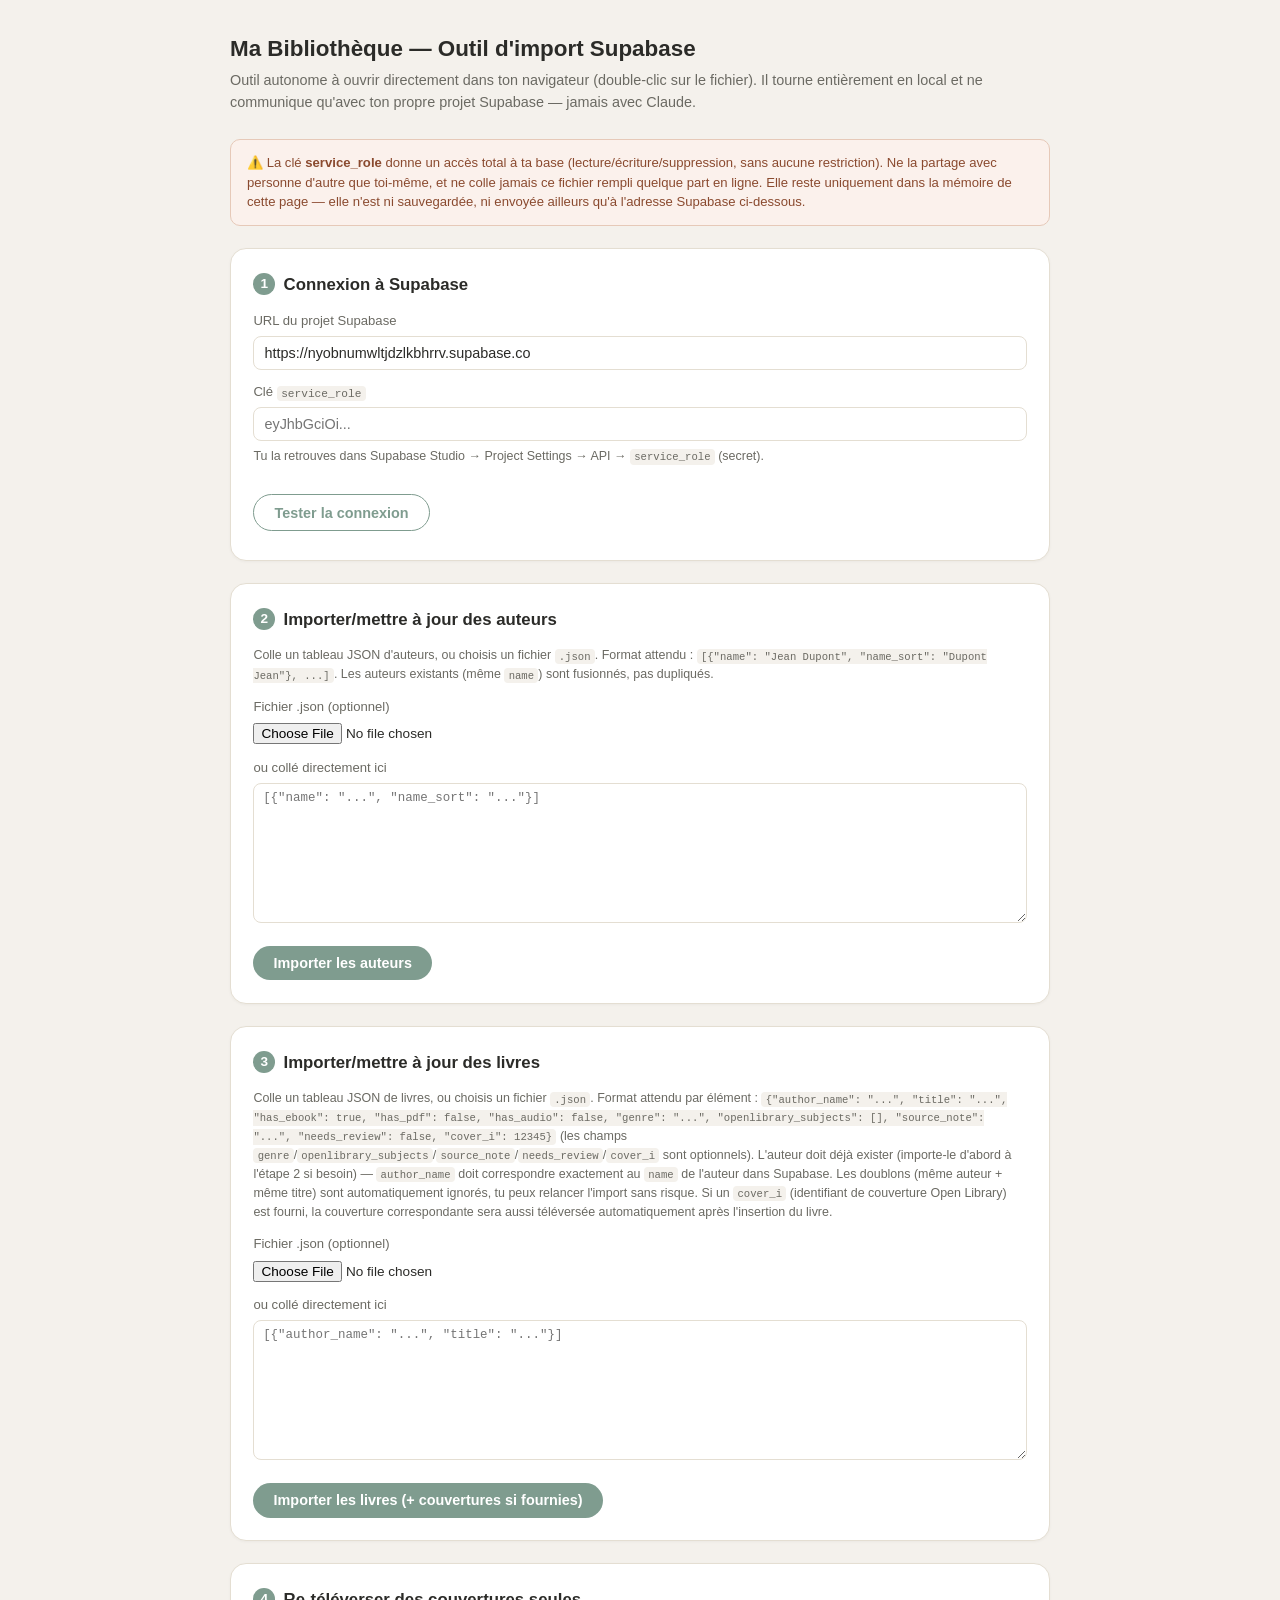
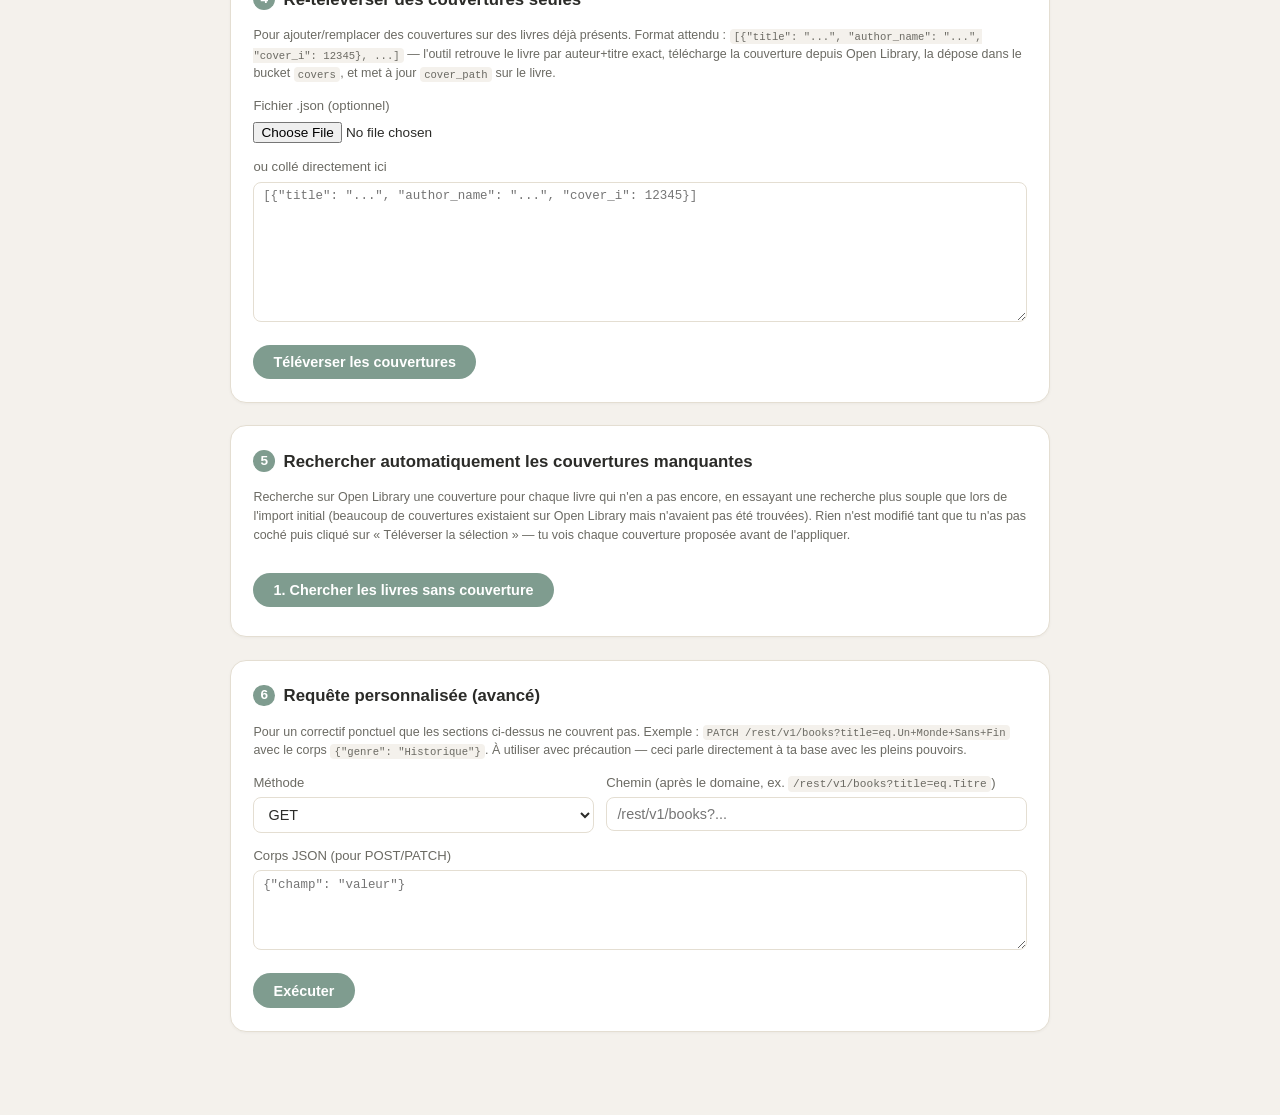
==== supabase_import_tool.html @ f6c87788 "Add files via upload" ====
<!doctype html>
<html lang="fr">
<head>
<meta charset="utf-8">
<meta name="viewport" content="width=device-width, initial-scale=1">
<title>Ma Bibliothèque — Outil d'import Supabase</title>
<style>
  :root{
    --lin:#f4f1ec; --sauge:#7f9c8f; --ink:#2b2b28; --sub:#6b6a63;
    --card:#ffffff; --line:#e4ded2; --accent:#7f9c8f; --danger:#b3564a; --ok:#4a7a5c;
  }
  *{box-sizing:border-box;}
  body{
    margin:0; background:var(--lin); color:var(--ink);
    font-family:-apple-system,BlinkMacSystemFont,"Segoe UI",Roboto,Arial,sans-serif;
    padding:2rem 1rem 4rem; line-height:1.5;
  }
  .wrap{max-width:820px; margin:0 auto;}
  h1{font-size:1.4rem; margin:0 0 0.3rem;}
  .subtitle{color:var(--sub); font-size:0.9rem; margin:0 0 1.6rem;}
  .card{
    background:var(--card); border:1px solid var(--line); border-radius:16px;
    padding:1.4rem; margin-bottom:1.4rem; box-shadow:0 1px 3px rgba(0,0,0,0.04);
  }
  .card h2{font-size:1.05rem; margin:0 0 0.9rem; display:flex; align-items:center; gap:0.5em;}
  .card h2 .num{
    display:inline-flex; align-items:center; justify-content:center;
    width:1.6em; height:1.6em; border-radius:50%; background:var(--accent); color:#fff;
    font-size:0.85rem; flex:none;
  }
  label{display:block; font-size:0.82rem; color:var(--sub); margin:0.8rem 0 0.3rem;}
  label:first-child{margin-top:0;}
  input[type=text], input[type=password], textarea, select{
    width:100%; padding:0.55em 0.7em; border:1px solid var(--line); border-radius:8px;
    font-family:inherit; font-size:0.9rem; background:#fff; color:var(--ink);
  }
  textarea{font-family:ui-monospace,SFMono-Regular,Menlo,Consolas,monospace; font-size:0.78rem; min-height:140px; resize:vertical;}
  input[type=file]{font-size:0.85rem;}
  .row{display:flex; gap:0.8rem; flex-wrap:wrap;}
  .row > div{flex:1 1 200px;}
  button{
    background:var(--accent); color:#fff; border:none; border-radius:999px;
    padding:0.65em 1.4em; font-size:0.9rem; font-weight:600; cursor:pointer;
    margin-top:1rem;
  }
  button:disabled{opacity:0.5; cursor:not-allowed;}
  button.secondary{background:transparent; color:var(--accent); border:1px solid var(--accent);}
  .hint{font-size:0.78rem; color:var(--sub); margin-top:0.4rem;}
  .warn{
    background:#fbf1ec; border:1px solid #e6c9b8; color:#8a4a2f;
    border-radius:10px; padding:0.8rem 1rem; font-size:0.82rem; margin-bottom:1.4rem;
  }
  .log{
    background:#20201d; color:#e8e5da; border-radius:10px; padding:0.9rem 1rem;
    font-family:ui-monospace,SFMono-Regular,Menlo,Consolas,monospace; font-size:0.76rem;
    max-height:280px; overflow-y:auto; white-space:pre-wrap; margin-top:1rem;
  }
  .log .ok{color:#8fd19e;}
  .log .err{color:#e08a7d;}
  .log .info{color:#9ecbe0;}
  .progress{
    height:6px; background:var(--line); border-radius:999px; overflow:hidden; margin-top:0.8rem;
  }
  .progress > div{height:100%; background:var(--accent); width:0%; transition:width 0.2s;}
  details{margin-top:0.4rem;}
  details summary{cursor:pointer; font-size:0.82rem; color:var(--sub);}
  code{background:var(--lin); padding:0.15em 0.4em; border-radius:4px; font-size:0.85em;}
</style>
</head>
<body>
<div class="wrap">
  <h1>Ma Bibliothèque — Outil d'import Supabase</h1>
  <p class="subtitle">Outil autonome à ouvrir directement dans ton navigateur (double-clic sur le fichier). Il tourne entièrement en local et ne communique qu'avec ton propre projet Supabase — jamais avec Claude.</p>

  <div class="warn">
    ⚠️ La clé <strong>service_role</strong> donne un accès total à ta base (lecture/écriture/suppression, sans aucune restriction). Ne la partage avec personne d'autre que toi-même, et ne colle jamais ce fichier rempli quelque part en ligne. Elle reste uniquement dans la mémoire de cette page — elle n'est ni sauvegardée, ni envoyée ailleurs qu'à l'adresse Supabase ci-dessous.
  </div>

  <div class="card">
    <h2><span class="num">1</span>Connexion à Supabase</h2>
    <label for="sb-url">URL du projet Supabase</label>
    <input type="text" id="sb-url" value="https://nyobnumwltjdzlkbhrrv.supabase.co">
    <label for="sb-key">Clé <code>service_role</code></label>
    <input type="password" id="sb-key" placeholder="eyJhbGciOi...">
    <p class="hint">Tu la retrouves dans Supabase Studio → Project Settings → API → <code>service_role</code> (secret).</p>
    <button id="btn-test" class="secondary">Tester la connexion</button>
    <div id="test-result" class="hint"></div>
  </div>

  <div class="card">
    <h2><span class="num">2</span>Importer/mettre à jour des auteurs</h2>
    <p class="hint">Colle un tableau JSON d'auteurs, ou choisis un fichier <code>.json</code>. Format attendu : <code>[{"name": "Jean Dupont", "name_sort": "Dupont Jean"}, ...]</code>. Les auteurs existants (même <code>name</code>) sont fusionnés, pas dupliqués.</p>
    <label>Fichier .json (optionnel)</label>
    <input type="file" id="authors-file" accept=".json">
    <label>ou collé directement ici</label>
    <textarea id="authors-json" placeholder='[{"name": "...", "name_sort": "..."}]'></textarea>
    <button id="btn-authors">Importer les auteurs</button>
    <div class="progress" id="authors-progress-wrap" style="display:none;"><div id="authors-progress"></div></div>
    <div class="log" id="authors-log" style="display:none;"></div>
  </div>

  <div class="card">
    <h2><span class="num">3</span>Importer/mettre à jour des livres</h2>
    <p class="hint">Colle un tableau JSON de livres, ou choisis un fichier <code>.json</code>. Format attendu par élément :
      <code>{"author_name": "...", "title": "...", "has_ebook": true, "has_pdf": false, "has_audio": false, "genre": "...", "openlibrary_subjects": [], "source_note": "...", "needs_review": false, "cover_i": 12345}</code> (les champs <code>genre</code>/<code>openlibrary_subjects</code>/<code>source_note</code>/<code>needs_review</code>/<code>cover_i</code> sont optionnels).
      L'auteur doit déjà exister (importe-le d'abord à l'étape 2 si besoin) — <code>author_name</code> doit correspondre exactement au <code>name</code> de l'auteur dans Supabase.
      Les doublons (même auteur + même titre) sont automatiquement ignorés, tu peux relancer l'import sans risque.
      Si un <code>cover_i</code> (identifiant de couverture Open Library) est fourni, la couverture correspondante sera aussi téléversée automatiquement après l'insertion du livre.
    </p>
    <label>Fichier .json (optionnel)</label>
    <input type="file" id="books-file" accept=".json">
    <label>ou collé directement ici</label>
    <textarea id="books-json" placeholder='[{"author_name": "...", "title": "..."}]'></textarea>
    <button id="btn-books">Importer les livres (+ couvertures si fournies)</button>
    <div class="progress" id="books-progress-wrap" style="display:none;"><div id="books-progress"></div></div>
    <div class="log" id="books-log" style="display:none;"></div>
  </div>

  <div class="card">
    <h2><span class="num">4</span>Re-téléverser des couvertures seules</h2>
    <p class="hint">Pour ajouter/remplacer des couvertures sur des livres déjà présents. Format attendu :
      <code>[{"title": "...", "author_name": "...", "cover_i": 12345}, ...]</code> — l'outil retrouve le livre par auteur+titre exact, télécharge la couverture depuis Open Library, la dépose dans le bucket <code>covers</code>, et met à jour <code>cover_path</code> sur le livre.
    </p>
    <label>Fichier .json (optionnel)</label>
    <input type="file" id="covers-file" accept=".json">
    <label>ou collé directement ici</label>
    <textarea id="covers-json" placeholder='[{"title": "...", "author_name": "...", "cover_i": 12345}]'></textarea>
    <button id="btn-covers">Téléverser les couvertures</button>
    <div class="progress" id="covers-progress-wrap" style="display:none;"><div id="covers-progress"></div></div>
    <div class="log" id="covers-log" style="display:none;"></div>
  </div>

  <div class="card">
    <h2><span class="num">5</span>Rechercher automatiquement les couvertures manquantes</h2>
    <p class="hint">
      Recherche sur Open Library une couverture pour chaque livre qui n'en a pas encore, en essayant une recherche plus souple que lors de l'import initial (beaucoup de couvertures existaient sur Open Library mais n'avaient pas été trouvées). Rien n'est modifié tant que tu n'as pas coché puis cliqué sur « Téléverser la sélection » — tu vois chaque couverture proposée avant de l'appliquer.
    </p>
    <button id="btn-find-covers">1. Chercher les livres sans couverture</button>
    <div class="hint" id="find-covers-status"></div>
    <div class="progress" id="find-covers-progress-wrap" style="display:none;"><div id="find-covers-progress"></div></div>
    <div id="find-covers-controls" style="display:none; margin-top:1rem;">
      <div class="row" style="align-items:center;">
        <div><button id="btn-select-confident" class="secondary" type="button">Cocher les correspondances fiables</button></div>
        <div><button id="btn-select-none" class="secondary" type="button">Tout décocher</button></div>
        <div style="flex:none; align-self:center;"><span id="find-covers-summary" class="hint"></span></div>
      </div>
      <div id="find-covers-results" style="max-height:480px; overflow-y:auto; border:1px solid var(--line); border-radius:10px; margin-top:0.8rem;"></div>
      <button id="btn-apply-covers">2. Téléverser la sélection</button>
      <div class="progress" id="apply-covers-progress-wrap" style="display:none;"><div id="apply-covers-progress"></div></div>
    </div>
    <div class="log" id="find-covers-log" style="display:none;"></div>
  </div>

  <div class="card">
    <h2><span class="num">6</span>Requête personnalisée (avancé)</h2>
    <p class="hint">Pour un correctif ponctuel que les sections ci-dessus ne couvrent pas. Exemple : <code>PATCH /rest/v1/books?title=eq.Un+Monde+Sans+Fin</code> avec le corps <code>{"genre": "Historique"}</code>. À utiliser avec précaution — ceci parle directement à ta base avec les pleins pouvoirs.</p>
    <div class="row">
      <div>
        <label>Méthode</label>
        <select id="custom-method">
          <option>GET</option><option>POST</option><option>PATCH</option><option>DELETE</option>
        </select>
      </div>
      <div style="flex:3;">
        <label>Chemin (après le domaine, ex. <code>/rest/v1/books?title=eq.Titre</code>)</label>
        <input type="text" id="custom-path" placeholder="/rest/v1/books?...">
      </div>
    </div>
    <label>Corps JSON (pour POST/PATCH)</label>
    <textarea id="custom-body" style="min-height:80px;" placeholder='{"champ": "valeur"}'></textarea>
    <button id="btn-custom">Exécuter</button>
    <div class="log" id="custom-log" style="display:none;"></div>
  </div>

</div>

<script>
function cfg(){
  return {
    url: document.getElementById('sb-url').value.trim().replace(/\/$/,''),
    key: document.getElementById('sb-key').value.trim(),
  };
}

function logTo(elId, msg, cls){
  const box = document.getElementById(elId);
  box.style.display = 'block';
  const line = document.createElement('div');
  if (cls) line.className = cls;
  line.textContent = msg;
  box.appendChild(line);
  box.scrollTop = box.scrollHeight;
}

function setProgress(wrapId, barId, pct){
  document.getElementById(wrapId).style.display = 'block';
  document.getElementById(barId).style.width = pct + '%';
}

async function sbFetch(path, opts){
  const c = cfg();
  if (!c.url || !c.key) throw new Error("Renseigne l'URL et la clé service_role en haut de la page.");
  const headers = Object.assign({
    apikey: c.key,
    Authorization: 'Bearer ' + c.key,
  }, (opts && opts.headers) || {});
  return fetch(c.url + path, Object.assign({}, opts, { headers }));
}

async function readJsonInput(fileInputId, textareaId){
  const fileInput = document.getElementById(fileInputId);
  const textarea = document.getElementById(textareaId);
  if (fileInput.files && fileInput.files[0]) {
    const text = await fileInput.files[0].text();
    return JSON.parse(text);
  }
  const text = textarea.value.trim();
  if (!text) throw new Error('Aucune donnée fournie (ni fichier, ni texte collé).');
  return JSON.parse(text);
}

// ---------- 1. Test connexion ----------
document.getElementById('btn-test').addEventListener('click', async () => {
  const out = document.getElementById('test-result');
  out.textContent = 'Test en cours…';
  try {
    const res = await sbFetch('/rest/v1/authors?select=id&limit=1', { headers: { Prefer: 'count=exact' } });
    if (!res.ok) throw new Error('HTTP ' + res.status + ' — vérifie l\'URL et la clé.');
    const range = res.headers.get('content-range');
    out.textContent = '✅ Connexion OK. Table authors accessible (' + (range || '?') + ').';
  } catch (e) {
    out.textContent = '❌ ' + e.message;
  }
});

// ---------- 2. Import auteurs ----------
document.getElementById('btn-authors').addEventListener('click', async () => {
  const btn = document.getElementById('btn-authors');
  btn.disabled = true;
  try {
    const items = await readJsonInput('authors-file', 'authors-json');
    if (!Array.isArray(items) || !items.length) throw new Error('Le JSON doit être un tableau non vide.');
    logTo('authors-log', `Import de ${items.length} auteur(s)…`, 'info');
    const BATCH = 200;
    let done = 0;
    for (let i = 0; i < items.length; i += BATCH) {
      const chunk = items.slice(i, i + BATCH);
      const res = await sbFetch('/rest/v1/authors?on_conflict=name', {
        method: 'POST',
        headers: { 'Content-Type': 'application/json', Prefer: 'resolution=merge-duplicates,return=representation' },
        body: JSON.stringify(chunk),
      });
      const data = await res.json();
      if (!res.ok) {
        logTo('authors-log', `Erreur sur le lot ${i}-${i+chunk.length}: ${JSON.stringify(data)}`, 'err');
      } else {
        done += data.length;
        logTo('authors-log', `Lot ${i}-${i+chunk.length} : ${data.length} auteur(s) OK.`, 'ok');
      }
      setProgress('authors-progress-wrap', 'authors-progress', Math.round(((i+chunk.length)/items.length)*100));
    }
    logTo('authors-log', `Terminé : ${done} auteur(s) traité(s).`, 'ok');
  } catch (e) {
    logTo('authors-log', 'Erreur : ' + e.message, 'err');
  } finally {
    btn.disabled = false;
  }
});

// ---------- 3. Import livres (+ couvertures) ----------
document.getElementById('btn-books').addEventListener('click', async () => {
  const btn = document.getElementById('btn-books');
  btn.disabled = true;
  try {
    const items = await readJsonInput('books-file', 'books-json');
    if (!Array.isArray(items) || !items.length) throw new Error('Le JSON doit être un tableau non vide.');
    logTo('books-log', `Résolution des ${items.length} auteur(s)…`, 'info');

    // Charger la table authors entière pour résoudre author_name -> author_id
    let authorMap = {};
    {
      let offset = 0;
      while (true) {
        const res = await sbFetch(`/rest/v1/authors?select=id,name&order=id.asc&offset=${offset}&limit=1000`);
        const page = await res.json();
        for (const a of page) authorMap[a.name] = a.id;
        if (page.length < 1000) break;
        offset += 1000;
      }
    }

    // Charger les livres existants (author_id+title) pour éviter les doublons
    let existing = new Set();
    {
      let offset = 0;
      while (true) {
        const res = await sbFetch(`/rest/v1/books?select=author_id,title&order=id.asc&offset=${offset}&limit=1000`);
        const page = await res.json();
        for (const b of page) existing.add(b.author_id + '||' + b.title);
        if (page.length < 1000) break;
        offset += 1000;
      }
    }
    logTo('books-log', `${Object.keys(authorMap).length} auteurs et ${existing.size} livres existants chargés.`, 'info');

    const toInsert = [];
    const coverQueue = [];
    let missingAuthor = 0, skippedDup = 0;
    for (const it of items) {
      const authorId = authorMap[it.author_name];
      if (!authorId) { missingAuthor++; continue; }
      if (existing.has(authorId + '||' + it.title)) { skippedDup++; continue; }
      toInsert.push({
        author_id: authorId,
        title: it.title,
        has_ebook: !!it.has_ebook,
        has_pdf: !!it.has_pdf,
        has_audio: !!it.has_audio,
        genre: it.genre || 'Non classé',
        openlibrary_subjects: it.openlibrary_subjects || [],
        source_note: it.source_note || '',
        needs_review: !!it.needs_review,
        __cover_i: it.cover_i || null,
        __author_name: it.author_name,
      });
    }
    if (missingAuthor) logTo('books-log', `⚠️ ${missingAuthor} livre(s) ignoré(s) : auteur inconnu (importe-le d'abord à l'étape 2).`, 'err');
    if (skippedDup) logTo('books-log', `${skippedDup} livre(s) déjà présents, ignorés (pas de doublon créé).`, 'info');
    if (!toInsert.length) { logTo('books-log', 'Rien à insérer.', 'info'); btn.disabled = false; return; }

    logTo('books-log', `Insertion de ${toInsert.length} nouveau(x) livre(s)…`, 'info');
    const BATCH = 100;
    const insertedForCover = [];
    let done = 0;
    for (let i = 0; i < toInsert.length; i += BATCH) {
      const chunk = toInsert.slice(i, i + BATCH);
      const rows = chunk.map(({__cover_i, __author_name, ...rest}) => rest);
      const res = await sbFetch('/rest/v1/books?on_conflict=author_id,title', {
        method: 'POST',
        headers: { 'Content-Type': 'application/json', Prefer: 'resolution=merge-duplicates,return=representation' },
        body: JSON.stringify(rows),
      });
      const data = await res.json();
      if (!res.ok) {
        logTo('books-log', `Erreur sur le lot ${i}-${i+chunk.length}: ${JSON.stringify(data)}`, 'err');
      } else {
        done += data.length;
        logTo('books-log', `Lot ${i}-${i+chunk.length} : ${data.length} livre(s) OK.`, 'ok');
        // apparier les lignes retournées (author_id+title) avec cover_i d'origine
        for (const returned of data) {
          const orig = chunk.find(c => c.author_id === returned.author_id && c.title === returned.title);
          if (orig && orig.__cover_i) insertedForCover.push({ id: returned.id, cover_i: orig.__cover_i, title: returned.title });
        }
      }
      setProgress('books-progress-wrap', 'books-progress', Math.round(((i+chunk.length)/toInsert.length)*100));
    }
    logTo('books-log', `Terminé : ${done} livre(s) insérés.`, 'ok');

    if (insertedForCover.length) {
      logTo('books-log', `Téléversement de ${insertedForCover.length} couverture(s) associée(s)…`, 'info');
      await uploadCoverQueue(insertedForCover, 'books-log');
    }
  } catch (e) {
    logTo('books-log', 'Erreur : ' + e.message, 'err');
  } finally {
    btn.disabled = false;
  }
});

// ---------- 4. Couvertures seules ----------
document.getElementById('btn-covers').addEventListener('click', async () => {
  const btn = document.getElementById('btn-covers');
  btn.disabled = true;
  try {
    const items = await readJsonInput('covers-file', 'covers-json');
    if (!Array.isArray(items) || !items.length) throw new Error('Le JSON doit être un tableau non vide.');

    let authorMap = {};
    {
      let offset = 0;
      while (true) {
        const res = await sbFetch(`/rest/v1/authors?select=id,name&order=id.asc&offset=${offset}&limit=1000`);
        const page = await res.json();
        for (const a of page) authorMap[a.name] = a.id;
        if (page.length < 1000) break;
        offset += 1000;
      }
    }
    let booksMap = {};
    {
      let offset = 0;
      while (true) {
        const res = await sbFetch(`/rest/v1/books?select=id,author_id,title&order=id.asc&offset=${offset}&limit=1000`);
        const page = await res.json();
        for (const b of page) booksMap[b.author_id + '||' + b.title] = b.id;
        if (page.length < 1000) break;
        offset += 1000;
      }
    }

    const queue = [];
    let unresolved = 0;
    for (const it of items) {
      const authorId = authorMap[it.author_name];
      const bookId = authorId && booksMap[authorId + '||' + it.title];
      if (!bookId) { unresolved++; continue; }
      queue.push({ id: bookId, cover_i: it.cover_i, title: it.title });
    }
    if (unresolved) logTo('covers-log', `⚠️ ${unresolved} entrée(s) non résolues (auteur ou titre introuvable).`, 'err');
    logTo('covers-log', `${queue.length} couverture(s) à téléverser…`, 'info');
    await uploadCoverQueue(queue, 'covers-log', 'covers-progress-wrap', 'covers-progress');
  } catch (e) {
    logTo('covers-log', 'Erreur : ' + e.message, 'err');
  } finally {
    btn.disabled = false;
  }
});

async function uploadCoverQueue(queue, logId, progWrapId, progId){
  const CONC = 6;
  let done = 0, errors = 0;
  for (let i = 0; i < queue.length; i += CONC) {
    const chunk = queue.slice(i, i + CONC);
    await Promise.all(chunk.map(async (item) => {
      try {
        const imgUrl = `https://covers.openlibrary.org/b/id/${item.cover_i}-L.jpg`;
        const imgRes = await fetch(imgUrl);
        if (!imgRes.ok) throw new Error('téléchargement couverture ' + imgRes.status);
        const blob = await imgRes.blob();
        const path = `${item.id}.jpg`;
        const c = cfg();
        const upRes = await fetch(`${c.url}/storage/v1/object/covers/${path}`, {
          method: 'POST',
          headers: { apikey: c.key, Authorization: 'Bearer ' + c.key, 'Content-Type': 'image/jpeg', 'x-upsert': 'true' },
          body: blob,
        });
        if (!upRes.ok) throw new Error('envoi storage ' + upRes.status);
        const patchRes = await sbFetch(`/rest/v1/books?id=eq.${item.id}`, {
          method: 'PATCH',
          headers: { 'Content-Type': 'application/json', Prefer: 'return=minimal' },
          body: JSON.stringify({ cover_path: path }),
        });
        if (!patchRes.ok) throw new Error('mise à jour cover_path ' + patchRes.status);
        done++;
      } catch (e) {
        errors++;
        logTo(logId, `✗ ${item.title}: ${e.message}`, 'err');
      }
    }));
    if (progWrapId) setProgress(progWrapId, progId, Math.round(((i+chunk.length)/queue.length)*100));
  }
  logTo(logId, `Couvertures : ${done} OK, ${errors} erreur(s).`, errors ? 'err' : 'ok');
}

// ---------- 5. Recherche automatique des couvertures manquantes ----------
let FOUND_COVERS = []; // { id, title, author_name, candidate: {cover_i, title, author_name, authorConf, titleConf, score} | null }

function normalizeStr(s){
  return (s || '')
    .toLowerCase()
    .normalize('NFD').replace(/[\u0300-\u036f]/g, '')
    .replace(/[^a-z0-9\s]/g, ' ')
    .replace(/\s+/g, ' ')
    .trim();
}

function authorConfidence(actualAuthorName, candidateAuthorNames){
  if (!candidateAuthorNames || !candidateAuthorNames.length) return 0;
  const actualWords = normalizeStr(actualAuthorName).split(' ').filter(w => w.length > 1);
  if (!actualWords.length) return 0;
  let best = 0;
  for (const cand of candidateAuthorNames) {
    const candWords = new Set(normalizeStr(cand).split(' ').filter(w => w.length > 1));
    const matched = actualWords.filter(w => candWords.has(w)).length;
    const ratio = matched / actualWords.length;
    if (ratio > best) best = ratio;
  }
  return best;
}

function titleConfidence(actualTitle, candidateTitle){
  const a = normalizeStr(actualTitle);
  const b = normalizeStr(candidateTitle);
  if (!a || !b) return 0;
  if (a === b) return 1;
  const aw = new Set(a.split(' ').filter(w => w.length > 2));
  if (!aw.size) return 0;
  const bw = new Set(b.split(' ').filter(w => w.length > 2));
  let matched = 0;
  for (const w of aw) if (bw.has(w)) matched++;
  return matched / aw.size;
}

async function fetchAllPaginated(pathBuilder){
  let out = [];
  let offset = 0;
  while (true) {
    const res = await sbFetch(pathBuilder(offset));
    if (!res.ok) throw new Error('HTTP ' + res.status + ' lors du chargement paginé.');
    const page = await res.json();
    out = out.concat(page);
    if (page.length < 1000) break;
    offset += 1000;
  }
  return out;
}

async function searchOpenLibraryCandidate(title, authorName){
  const q = `${title} ${authorName}`;
  const url = `https://openlibrary.org/search.json?q=${encodeURIComponent(q)}&limit=5&fields=title,cover_i,author_name,language`;
  let json;
  try {
    const res = await fetch(url);
    if (!res.ok) return null;
    json = await res.json();
  } catch (e) {
    return null;
  }
  const docs = (json && json.docs) || [];
  let best = null;
  for (const d of docs) {
    if (!d.cover_i) continue;
    const aConf = authorConfidence(authorName, d.author_name);
    if (aConf < 0.5) continue; // l'auteur doit au moins correspondre partiellement
    const tConf = titleConfidence(title, d.title || '');
    const score = aConf * 0.6 + tConf * 0.4;
    if (!best || score > best.score) {
      best = { cover_i: d.cover_i, title: d.title, author_name: (d.author_name || []).join(', '), authorConf: aConf, titleConf: tConf, score };
    }
  }
  return best;
}

function escapeHtmlLocal(s){
  return (s || '').replace(/[&<>"']/g, c => ({'&':'&amp;','<':'&lt;','>':'&gt;','"':'&quot;',"'":'&#39;'}[c]));
}

function isConfidentCandidate(candidate){
  return !!candidate && candidate.authorConf >= 0.99 && candidate.titleConf >= 0.5;
}

function renderFoundCovers(){
  const box = document.getElementById('find-covers-results');
  box.innerHTML = '';
  let withCandidate = 0, confident = 0, noCandidate = 0;
  FOUND_COVERS.forEach((item, idx) => {
    if (!item.candidate) { noCandidate++; return; }
    withCandidate++;
    const confident_ = isConfidentCandidate(item.candidate);
    if (confident_) confident++;
    const row = document.createElement('div');
    row.style.cssText = 'display:flex; gap:0.8rem; padding:0.7rem 0.9rem; border-bottom:1px solid var(--line); align-items:center;';
    const coverUrl = `https://covers.openlibrary.org/b/id/${item.candidate.cover_i}-M.jpg`;
    row.innerHTML = `
      <input type="checkbox" data-idx="${idx}" class="cover-check" ${confident_ ? 'checked' : ''} style="width:18px; height:18px; flex:none;">
      <img src="${coverUrl}" alt="" loading="lazy" style="width:40px; height:58px; object-fit:cover; border-radius:4px; background:var(--lin); flex:none;">
      <div style="flex:1; min-width:0; font-size:0.82rem;">
        <div style="font-weight:600;">${escapeHtmlLocal(item.title)}</div>
        <div style="color:var(--sub);">${escapeHtmlLocal(item.author_name)}</div>
        <div style="color:${confident_ ? 'var(--ok)' : '#a8763f'}; font-size:0.74rem; margin-top:0.15rem;">
          ${confident_ ? '✓ correspondance fiable' : '⚠ à vérifier'} — trouvé : « ${escapeHtmlLocal(item.candidate.title || '')} » par ${escapeHtmlLocal(item.candidate.author_name || '')}
        </div>
      </div>
    `;
    box.appendChild(row);
  });
  document.getElementById('find-covers-summary').textContent =
    `${withCandidate} correspondance(s) trouvée(s) (${confident} fiable(s)), ${noCandidate} sans résultat.`;
}

document.getElementById('btn-find-covers').addEventListener('click', async () => {
  const btn = document.getElementById('btn-find-covers');
  btn.disabled = true;
  document.getElementById('find-covers-controls').style.display = 'none';
  document.getElementById('find-covers-status').textContent = 'Chargement des auteurs et des livres sans couverture…';
  try {
    const authorsList = await fetchAllPaginated(offset => `/rest/v1/authors?select=id,name&order=id.asc&offset=${offset}&limit=1000`);
    const authorById = {};
    for (const a of authorsList) authorById[a.id] = a.name;

    const books = await fetchAllPaginated(offset => `/rest/v1/books?select=id,title,author_id&cover_path=is.null&order=id.asc&offset=${offset}&limit=1000`);
    if (!books.length) {
      document.getElementById('find-covers-status').textContent = 'Aucun livre sans couverture — tout est déjà illustré 🎉';
      btn.disabled = false;
      return;
    }
    document.getElementById('find-covers-status').textContent = `${books.length} livre(s) sans couverture. Recherche sur Open Library en cours…`;

    FOUND_COVERS = books.map(b => ({ id: b.id, title: b.title, author_name: authorById[b.author_id] || '(auteur inconnu)', candidate: null }));

    const CONC = 5;
    let processed = 0;
    for (let i = 0; i < FOUND_COVERS.length; i += CONC) {
      const chunk = FOUND_COVERS.slice(i, i + CONC);
      await Promise.all(chunk.map(async (item) => {
        item.candidate = await searchOpenLibraryCandidate(item.title, item.author_name);
      }));
      processed += chunk.length;
      setProgress('find-covers-progress-wrap', 'find-covers-progress', Math.round((processed / FOUND_COVERS.length) * 100));
    }

    renderFoundCovers();
    document.getElementById('find-covers-controls').style.display = 'block';
    document.getElementById('find-covers-status').textContent = `Recherche terminée sur ${FOUND_COVERS.length} livre(s).`;
  } catch (e) {
    logTo('find-covers-log', 'Erreur : ' + e.message, 'err');
  } finally {
    btn.disabled = false;
  }
});

document.getElementById('btn-select-confident').addEventListener('click', () => {
  document.querySelectorAll('.cover-check').forEach(cb => {
    const idx = parseInt(cb.dataset.idx, 10);
    const item = FOUND_COVERS[idx];
    cb.checked = !!(item && isConfidentCandidate(item.candidate));
  });
});

document.getElementById('btn-select-none').addEventListener('click', () => {
  document.querySelectorAll('.cover-check').forEach(cb => { cb.checked = false; });
});

document.getElementById('btn-apply-covers').addEventListener('click', async () => {
  const btn = document.getElementById('btn-apply-covers');
  const checked = Array.from(document.querySelectorAll('.cover-check:checked'));
  if (!checked.length) { logTo('find-covers-log', 'Aucune couverture sélectionnée.', 'err'); return; }
  btn.disabled = true;
  try {
    const queue = checked.map(cb => {
      const item = FOUND_COVERS[parseInt(cb.dataset.idx, 10)];
      return { id: item.id, cover_i: item.candidate.cover_i, title: item.title };
    });
    logTo('find-covers-log', `Téléversement de ${queue.length} couverture(s)…`, 'info');
    await uploadCoverQueue(queue, 'find-covers-log', 'apply-covers-progress-wrap', 'apply-covers-progress');
  } catch (e) {
    logTo('find-covers-log', 'Erreur : ' + e.message, 'err');
  } finally {
    btn.disabled = false;
  }
});

// ---------- 6. Requête personnalisée ----------
document.getElementById('btn-custom').addEventListener('click', async () => {
  const method = document.getElementById('custom-method').value;
  const path = document.getElementById('custom-path').value.trim();
  const bodyText = document.getElementById('custom-body').value.trim();
  if (!path) { logTo('custom-log', 'Renseigne un chemin.', 'err'); return; }
  try {
    const opts = { method, headers: { 'Content-Type': 'application/json', Prefer: 'return=representation' } };
    if (bodyText && (method === 'POST' || method === 'PATCH')) opts.body = bodyText;
    const res = await sbFetch(path, opts);
    const text = await res.text();
    logTo('custom-log', `HTTP ${res.status}`, res.ok ? 'ok' : 'err');
    logTo('custom-log', text);
  } catch (e) {
    logTo('custom-log', 'Erreur : ' + e.message, 'err');
  }
});
</script>
</body>
</html>
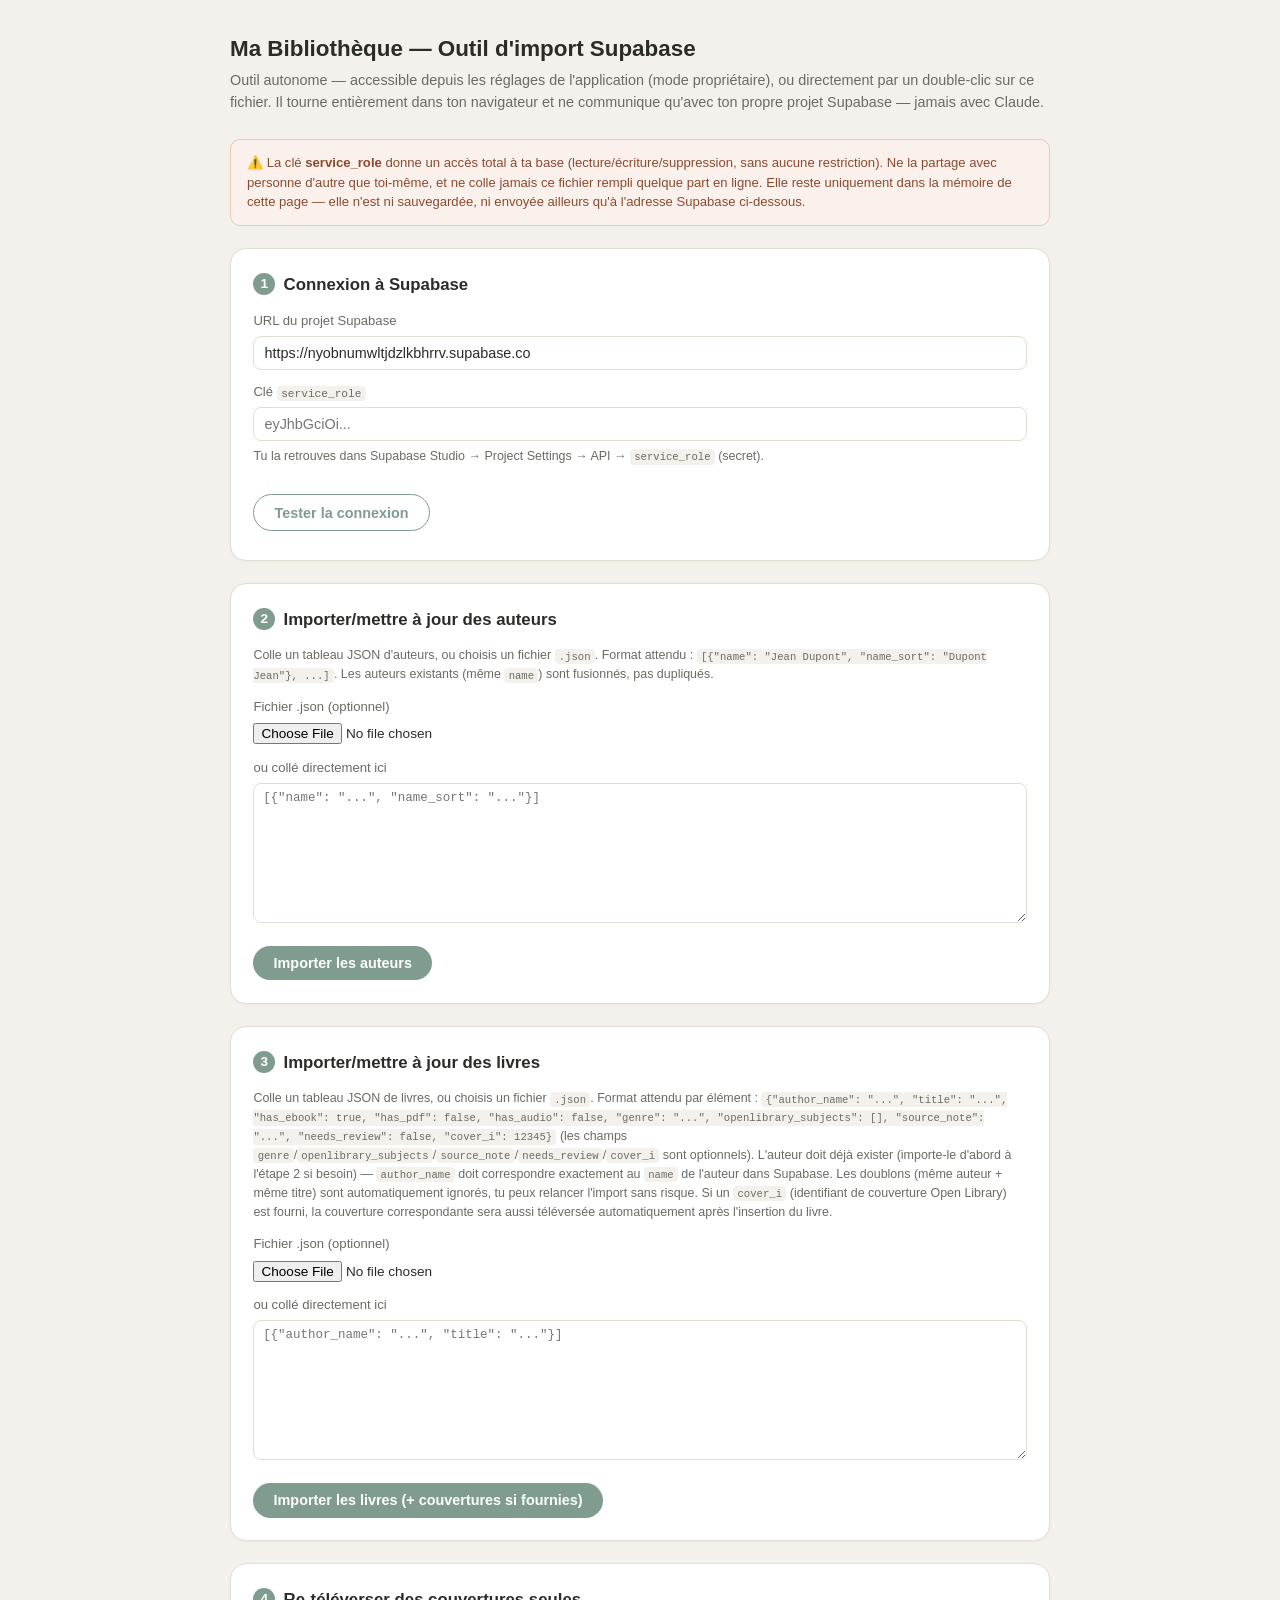
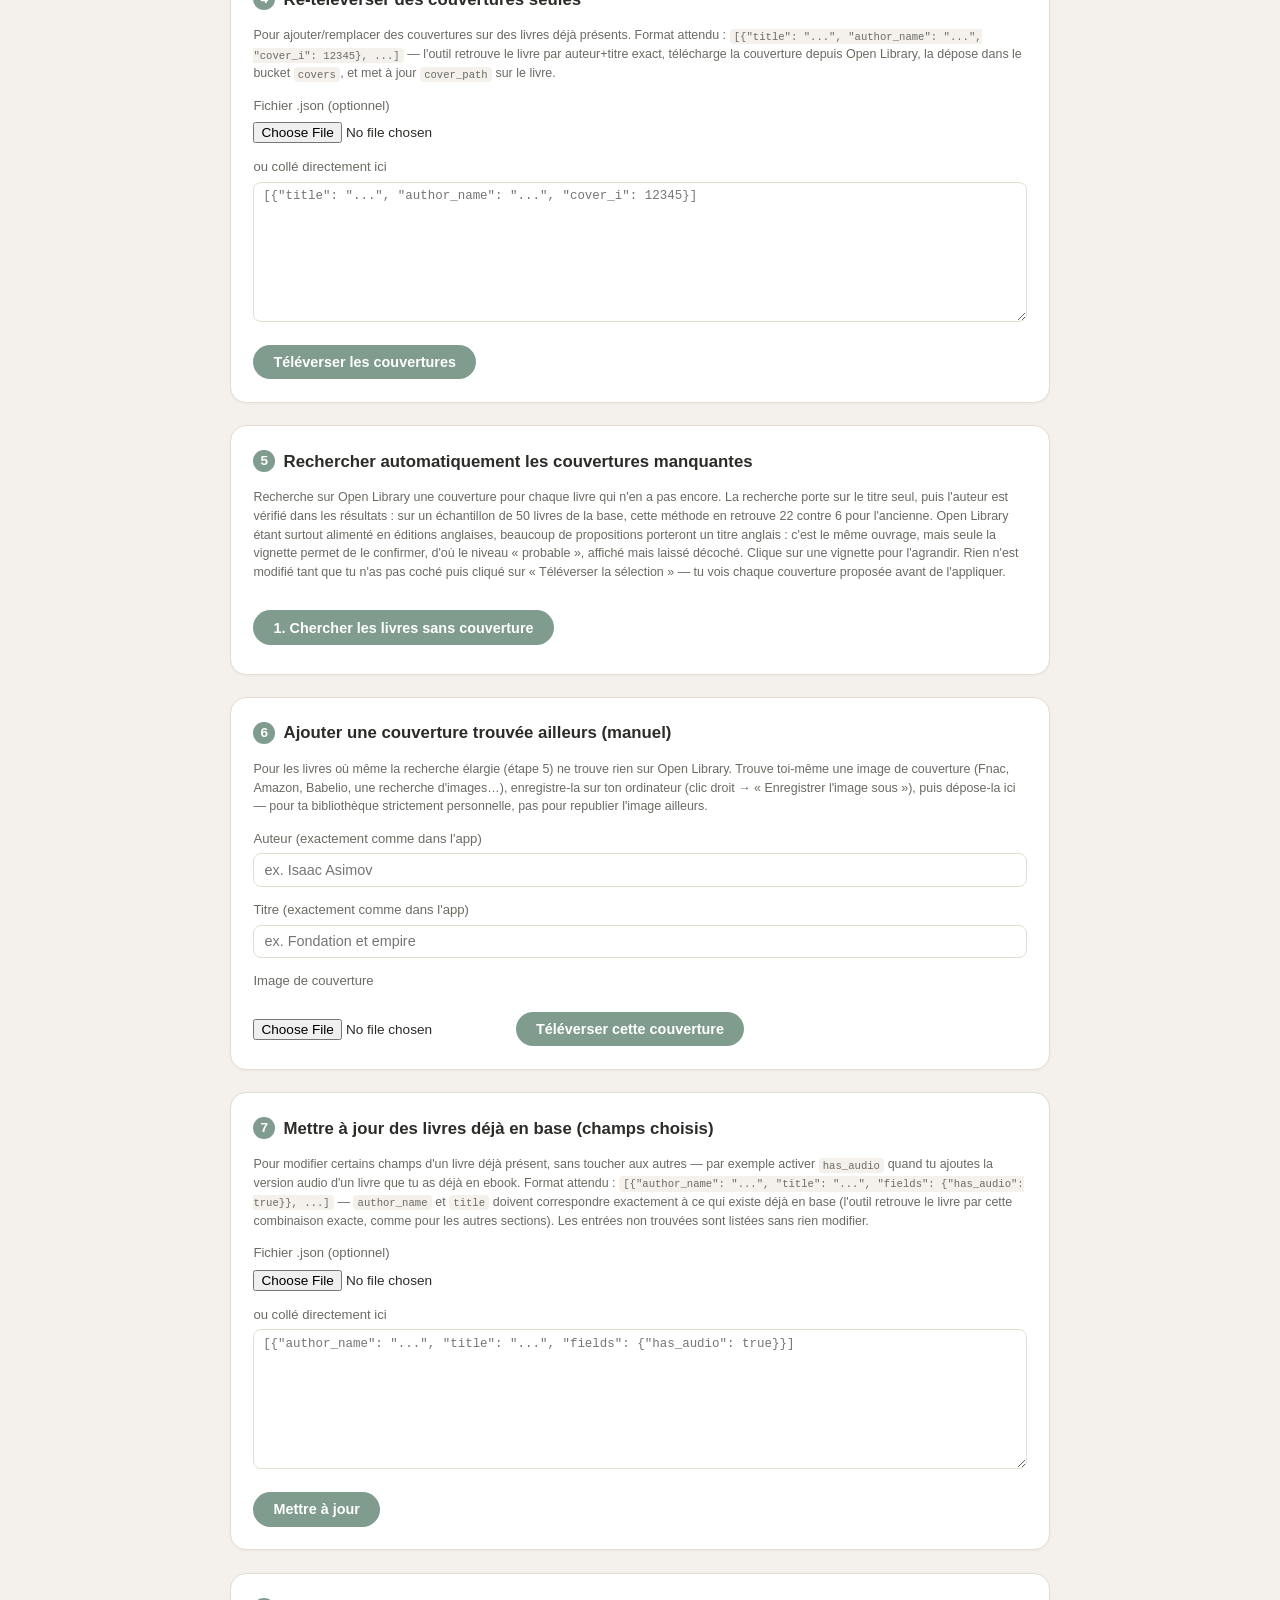
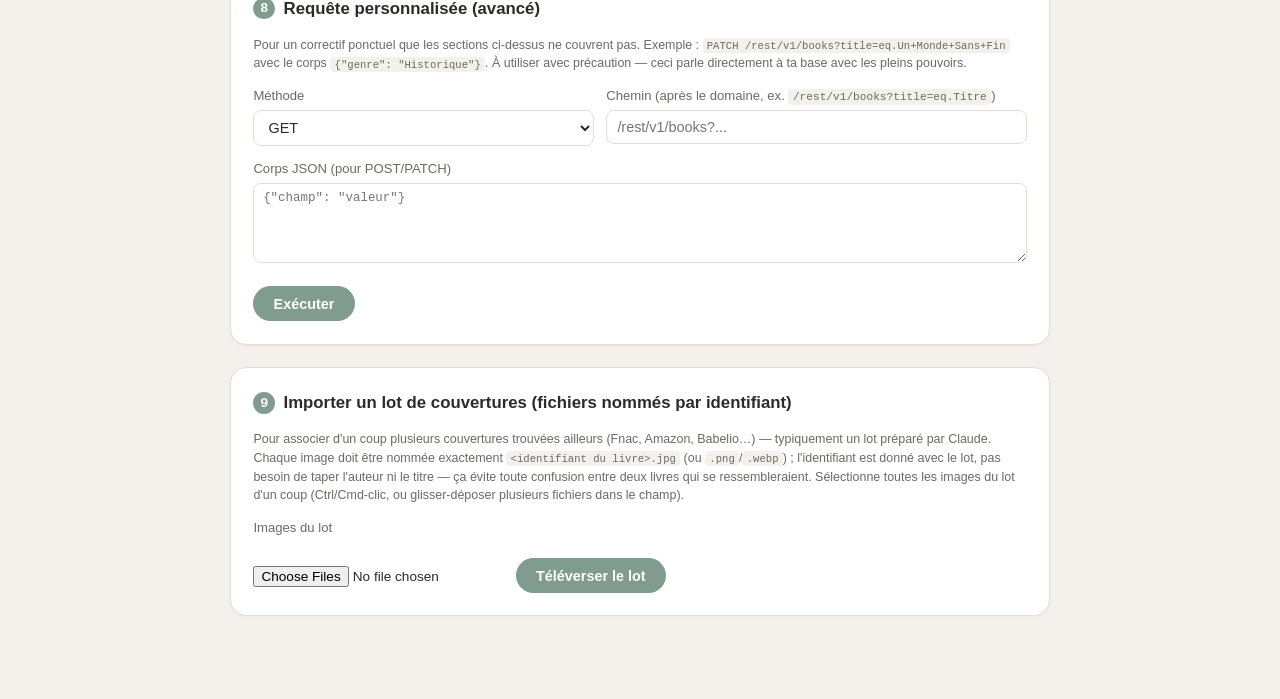
==== commit 57aedd7a: "Add files via upload" ====
--- a/supabase_import_tool.html
+++ b/supabase_import_tool.html
@@ -70,7 +70,7 @@
 <body>
 <div class="wrap">
   <h1>Ma Bibliothèque — Outil d'import Supabase</h1>
-  <p class="subtitle">Outil autonome à ouvrir directement dans ton navigateur (double-clic sur le fichier). Il tourne entièrement en local et ne communique qu'avec ton propre projet Supabase — jamais avec Claude.</p>
+  <p class="subtitle">Outil autonome — accessible depuis les réglages de l'application (mode propriétaire), ou directement par un double-clic sur ce fichier. Il tourne entièrement dans ton navigateur et ne communique qu'avec ton propre projet Supabase — jamais avec Claude.</p>
 
   <div class="warn">
     ⚠️ La clé <strong>service_role</strong> donne un accès total à ta base (lecture/écriture/suppression, sans aucune restriction). Ne la partage avec personne d'autre que toi-même, et ne colle jamais ce fichier rempli quelque part en ligne. Elle reste uniquement dans la mémoire de cette page — elle n'est ni sauvegardée, ni envoyée ailleurs qu'à l'adresse Supabase ci-dessous.
@@ -133,7 +133,7 @@
   <div class="card">
     <h2><span class="num">5</span>Rechercher automatiquement les couvertures manquantes</h2>
     <p class="hint">
-      Recherche sur Open Library une couverture pour chaque livre qui n'en a pas encore, en essayant une recherche plus souple que lors de l'import initial (beaucoup de couvertures existaient sur Open Library mais n'avaient pas été trouvées). Rien n'est modifié tant que tu n'as pas coché puis cliqué sur « Téléverser la sélection » — tu vois chaque couverture proposée avant de l'appliquer.
+      Recherche sur Open Library une couverture pour chaque livre qui n'en a pas encore. La recherche porte sur le titre seul, puis l'auteur est vérifié dans les résultats : sur un échantillon de 50 livres de la base, cette méthode en retrouve 22 contre 6 pour l'ancienne. Open Library étant surtout alimenté en éditions anglaises, beaucoup de propositions porteront un titre anglais : c'est le même ouvrage, mais seule la vignette permet de le confirmer, d'où le niveau « probable », affiché mais laissé décoché. Clique sur une vignette pour l'agrandir. Rien n'est modifié tant que tu n'as pas coché puis cliqué sur « Téléverser la sélection » — tu vois chaque couverture proposée avant de l'appliquer.
     </p>
     <button id="btn-find-covers">1. Chercher les livres sans couverture</button>
     <div class="hint" id="find-covers-status"></div>
@@ -141,6 +141,7 @@
     <div id="find-covers-controls" style="display:none; margin-top:1rem;">
       <div class="row" style="align-items:center;">
         <div><button id="btn-select-confident" class="secondary" type="button">Cocher les correspondances fiables</button></div>
+        <div><button id="btn-select-probable" class="secondary" type="button">Cocher aussi les probables</button></div>
         <div><button id="btn-select-none" class="secondary" type="button">Tout décocher</button></div>
         <div style="flex:none; align-self:center;"><span id="find-covers-summary" class="hint"></span></div>
       </div>
@@ -152,7 +153,37 @@
   </div>
 
   <div class="card">
-    <h2><span class="num">6</span>Requête personnalisée (avancé)</h2>
+    <h2><span class="num">6</span>Ajouter une couverture trouvée ailleurs (manuel)</h2>
+    <p class="hint">
+      Pour les livres où même la recherche élargie (étape 5) ne trouve rien sur Open Library. Trouve toi-même une image de couverture (Fnac, Amazon, Babelio, une recherche d'images…), enregistre-la sur ton ordinateur (clic droit → « Enregistrer l'image sous »), puis dépose-la ici — pour ta bibliothèque strictement personnelle, pas pour republier l'image ailleurs.
+    </p>
+    <label for="manual-cover-author">Auteur (exactement comme dans l'app)</label>
+    <input type="text" id="manual-cover-author" placeholder="ex. Isaac Asimov">
+    <label for="manual-cover-title">Titre (exactement comme dans l'app)</label>
+    <input type="text" id="manual-cover-title" placeholder="ex. Fondation et empire">
+    <label for="manual-cover-file">Image de couverture</label>
+    <input type="file" id="manual-cover-file" accept="image/*">
+    <button id="btn-manual-cover">Téléverser cette couverture</button>
+    <div class="log" id="manual-cover-log" style="display:none;"></div>
+  </div>
+
+  <div class="card">
+    <h2><span class="num">7</span>Mettre à jour des livres déjà en base (champs choisis)</h2>
+    <p class="hint">
+      Pour modifier certains champs d'un livre déjà présent, sans toucher aux autres — par exemple activer <code>has_audio</code> quand tu ajoutes la version audio d'un livre que tu as déjà en ebook. Format attendu :
+      <code>[{"author_name": "...", "title": "...", "fields": {"has_audio": true}}, ...]</code> — <code>author_name</code> et <code>title</code> doivent correspondre exactement à ce qui existe déjà en base (l'outil retrouve le livre par cette combinaison exacte, comme pour les autres sections). Les entrées non trouvées sont listées sans rien modifier.
+    </p>
+    <label>Fichier .json (optionnel)</label>
+    <input type="file" id="update-fields-file" accept=".json">
+    <label>ou collé directement ici</label>
+    <textarea id="update-fields-json" placeholder='[{"author_name": "...", "title": "...", "fields": {"has_audio": true}}]'></textarea>
+    <button id="btn-update-fields">Mettre à jour</button>
+    <div class="progress" id="update-fields-progress-wrap" style="display:none;"><div id="update-fields-progress"></div></div>
+    <div class="log" id="update-fields-log" style="display:none;"></div>
+  </div>
+
+  <div class="card">
+    <h2><span class="num">8</span>Requête personnalisée (avancé)</h2>
     <p class="hint">Pour un correctif ponctuel que les sections ci-dessus ne couvrent pas. Exemple : <code>PATCH /rest/v1/books?title=eq.Un+Monde+Sans+Fin</code> avec le corps <code>{"genre": "Historique"}</code>. À utiliser avec précaution — ceci parle directement à ta base avec les pleins pouvoirs.</p>
     <div class="row">
       <div>
@@ -170,6 +201,18 @@
     <textarea id="custom-body" style="min-height:80px;" placeholder='{"champ": "valeur"}'></textarea>
     <button id="btn-custom">Exécuter</button>
     <div class="log" id="custom-log" style="display:none;"></div>
+  </div>
+
+  <div class="card">
+    <h2><span class="num">9</span>Importer un lot de couvertures (fichiers nommés par identifiant)</h2>
+    <p class="hint">
+      Pour associer d'un coup plusieurs couvertures trouvées ailleurs (Fnac, Amazon, Babelio…) — typiquement un lot préparé par Claude. Chaque image doit être nommée exactement <code>&lt;identifiant du livre&gt;.jpg</code> (ou <code>.png</code>/<code>.webp</code>) ; l'identifiant est donné avec le lot, pas besoin de taper l'auteur ni le titre — ça évite toute confusion entre deux livres qui se ressembleraient. Sélectionne toutes les images du lot d'un coup (Ctrl/Cmd-clic, ou glisser-déposer plusieurs fichiers dans le champ).
+    </p>
+    <label for="batch-cover-files">Images du lot</label>
+    <input type="file" id="batch-cover-files" accept="image/*" multiple>
+    <button id="btn-batch-covers">Téléverser le lot</button>
+    <div class="progress" id="batch-cover-progress-wrap" style="display:none;"><div id="batch-cover-progress"></div></div>
+    <div class="log" id="batch-cover-log" style="display:none;"></div>
   </div>
 
 </div>
@@ -290,13 +333,30 @@
     }
 
     // Charger les livres existants (author_id+title) pour éviter les doublons
+    // On charge TOUTES les fiches, y compris celles masquées depuis l'app :
+    // une fiche masquée est une pierre tombale, elle doit continuer à bloquer
+    // la réinsertion du livre. On indexe aussi source_title, qui porte
+    // l'orthographe du disque quand le titre affiché a été corrigé — sans
+    // quoi une correction de faute de frappe ferait recréer un doublon.
     let existing = new Set();
+    let hiddenHits = 0, renamedHits = 0;
+    const hiddenKeys = new Set(), renamedKeys = new Set();
     {
       let offset = 0;
       while (true) {
-        const res = await sbFetch(`/rest/v1/books?select=author_id,title&order=id.asc&offset=${offset}&limit=1000`);
+        const res = await sbFetch(`/rest/v1/books?select=author_id,title,source_title,is_hidden&order=id.asc&offset=${offset}&limit=1000`);
         const page = await res.json();
-        for (const b of page) existing.add(b.author_id + '||' + b.title);
+        for (const b of page) {
+          const k = b.author_id + '||' + b.title;
+          existing.add(k);
+          if (b.is_hidden) hiddenKeys.add(k);
+          if (b.source_title) {
+            const ks = b.author_id + '||' + b.source_title;
+            existing.add(ks);
+            renamedKeys.add(ks);
+            if (b.is_hidden) hiddenKeys.add(ks);
+          }
+        }
         if (page.length < 1000) break;
         offset += 1000;
       }
@@ -309,7 +369,13 @@
     for (const it of items) {
       const authorId = authorMap[it.author_name];
       if (!authorId) { missingAuthor++; continue; }
-      if (existing.has(authorId + '||' + it.title)) { skippedDup++; continue; }
+      const key = authorId + '||' + it.title;
+      if (existing.has(key)) {
+        skippedDup++;
+        if (hiddenKeys.has(key)) hiddenHits++;
+        else if (renamedKeys.has(key)) renamedHits++;
+        continue;
+      }
       toInsert.push({
         author_id: authorId,
         title: it.title,
@@ -326,6 +392,8 @@
     }
     if (missingAuthor) logTo('books-log', `⚠️ ${missingAuthor} livre(s) ignoré(s) : auteur inconnu (importe-le d'abord à l'étape 2).`, 'err');
     if (skippedDup) logTo('books-log', `${skippedDup} livre(s) déjà présents, ignorés (pas de doublon créé).`, 'info');
+    if (hiddenHits) logTo('books-log', `dont ${hiddenHits} correspondant à une fiche masquée depuis l'app : volontairement non recréé(s).`, 'info');
+    if (renamedHits) logTo('books-log', `dont ${renamedHits} retrouvé(s) grâce au titre d'origine conservé (titre corrigé dans l'app).`, 'info');
     if (!toInsert.length) { logTo('books-log', 'Rien à insérer.', 'info'); btn.disabled = false; return; }
 
     logTo('books-log', `Insertion de ${toInsert.length} nouveau(x) livre(s)…`, 'info');
@@ -505,28 +573,106 @@
   return out;
 }
 
+// Nettoie un titre avant la recherche : mentions de tome, crochets, parenthèses,
+// année, et sous-titre après un tiret ou deux points. « Graal tome 07 » -> « Graal ».
+function cleanTitleForSearch(t, authorName){
+  let s = (t || '');
+  // Certaines fiches portent le nom de l'auteur dans le titre
+  // (« McFadden Freida - t10 Le Dîner ») : on retire ce morceau avant tout,
+  // sinon la recherche se ferait sur le nom de l'auteur au lieu du titre.
+  if (authorName) {
+    const parts = s.split(/\s+[-–—]\s+/);
+    if (parts.length > 1) {
+      const ln = lastNameOf(authorName);
+      const kept = parts.filter(x => {
+        const w = normalizeStr(x).split(' ').filter(Boolean);
+        return !(ln && w.length <= 3 && w.indexOf(ln) !== -1);
+      });
+      if (kept.length) s = kept.join(' - ');
+    }
+  }
+  s = s.replace(/\[[^\]]*\]/g, ' ').replace(/\([^)]*\)/g, ' ');
+  s = s.replace(/\b(tome|vol|volume|livre|cycle|saga|int[ée]grale|integrale)\s*\.?\s*[0-9]+\b/gi, ' ');
+  s = s.replace(/\bt\s?\d+\b/gi, ' ');
+  s = s.replace(/\b(19|20)\d{2}\b/g, ' ');
+  s = s.split(/\s+[-–—:_]\s+/)[0];
+  s = s.replace(/\s{2,}/g, ' ').trim();
+  return s || t;
+}
+
+function lastNameOf(name){
+  const w = normalizeStr(name).split(' ').filter(x => x.length > 2);
+  return w.length ? w[w.length - 1] : '';
+}
+
+// Open Library donne souvent l'auteur sous une autre forme (« A. E. van Vogt »
+// pour « Alfred E Van Vogt ») : le nom de famille seul suffit alors à rapprocher.
+function lastNameMatches(actualAuthorName, candidateAuthorNames){
+  const ln = lastNameOf(actualAuthorName);
+  if (!ln) return false;
+  return (candidateAuthorNames || []).some(c => normalizeStr(c).split(' ').indexOf(ln) !== -1);
+}
+
+async function olSearch(q, limit){
+  if (!q || !q.trim()) return [];
+  const url = 'https://openlibrary.org/search.json?q=' + encodeURIComponent(q) +
+              '&limit=' + limit + '&fields=title,cover_i,author_name,language';
+  for (let attempt = 0; attempt < 2; attempt++) {
+    try {
+      const res = await fetch(url);
+      if (res.status === 429) { await new Promise(r => setTimeout(r, 1500)); continue; }
+      if (!res.ok) return [];
+      const json = await res.json();
+      return ((json && json.docs) || []).filter(d => d.cover_i);
+    } catch (e) { return []; }
+  }
+  return [];
+}
+
+// Cherche une couverture pour un livre.
+//
+// L'ancienne version lançait UNE requête « titre + auteur » limitée à 5 résultats :
+// mesurée sur 50 livres de la base, elle n'en retrouvait que 6. Open Library est
+// surtout alimenté en éditions anglaises, et y ajouter l'auteur dégrade le
+// classement. Chercher le TITRE SEUL sur 20 résultats puis vérifier l'auteur dans
+// les réponses en retrouve 22 sur les mêmes 50.
 async function searchOpenLibraryCandidate(title, authorName){
-  const q = `${title} ${authorName}`;
-  const url = `https://openlibrary.org/search.json?q=${encodeURIComponent(q)}&limit=5&fields=title,cover_i,author_name,language`;
-  let json;
-  try {
-    const res = await fetch(url);
-    if (!res.ok) return null;
-    json = await res.json();
-  } catch (e) {
-    return null;
-  }
-  const docs = (json && json.docs) || [];
+  const ct = cleanTitleForSearch(title, authorName);
+  const plans = [{ q: ct, limit: 20, titleOnly: true }];
+  if (normalizeStr(ct) !== normalizeStr(title)) plans.push({ q: title, limit: 20, titleOnly: true });
+  plans.push({ q: ct + ' ' + authorName, limit: 10, titleOnly: false });
+
+  const seen = {};
   let best = null;
-  for (const d of docs) {
-    if (!d.cover_i) continue;
-    const aConf = authorConfidence(authorName, d.author_name);
-    if (aConf < 0.5) continue; // l'auteur doit au moins correspondre partiellement
-    const tConf = titleConfidence(title, d.title || '');
-    const score = aConf * 0.6 + tConf * 0.4;
-    if (!best || score > best.score) {
-      best = { cover_i: d.cover_i, title: d.title, author_name: (d.author_name || []).join(', '), authorConf: aConf, titleConf: tConf, score };
-    }
+  for (const plan of plans) {
+    const docs = await olSearch(plan.q, plan.limit);
+    for (let rank = 0; rank < docs.length; rank++) {
+      const d = docs[rank];
+      if (!d.cover_i || seen[d.cover_i]) continue;
+      seen[d.cover_i] = true;
+      const aConf = authorConfidence(authorName, d.author_name);
+      const byLast = lastNameMatches(authorName, d.author_name);
+      if (aConf < 0.5 && !byLast) continue;
+      const tConf = Math.max(titleConfidence(title, d.title || ''),
+                             titleConfidence(ct, d.title || ''));
+      const aScore = Math.max(aConf, byLast ? 0.7 : 0);
+      const score = aScore * 0.55 + tConf * 0.45;
+      if (!best || score > best.score) {
+        best = {
+          cover_i: d.cover_i,
+          title: d.title,
+          author_name: (d.author_name || []).join(', '),
+          authorConf: aConf,
+          titleConf: tConf,
+          byLastName: byLast,
+          rank: rank,
+          titleOnly: plan.titleOnly,
+          score: score
+        };
+      }
+    }
+    // correspondance parfaite (même auteur, même titre) : inutile d'insister
+    if (best && best.authorConf >= 0.99 && best.titleConf >= 0.99) break;
   }
   return best;
 }
@@ -536,36 +682,57 @@
 }
 
 function isConfidentCandidate(candidate){
-  return !!candidate && candidate.authorConf >= 0.99 && candidate.titleConf >= 0.5;
+  return candidateTier(candidate) === 'fiable';
+}
+
+// Trois niveaux, parce qu'une édition anglaise ne peut pas être vérifiée sur le titre :
+//  - fiable   : même auteur ET titre qui se recoupe (édition française retrouvée)
+//  - probable : même auteur, trouvé en tête d'une recherche sur le titre seul.
+//               C'est très probablement le même ouvrage dans une autre langue,
+//               mais seul l'œil peut trancher : la vignette est affichée.
+//  - incertain: rapprochement faible, laissé décoché.
+function candidateTier(c){
+  if (!c) return null;
+  if (c.authorConf >= 0.99 && c.titleConf >= 0.5) return 'fiable';
+  if ((c.authorConf >= 0.99 || c.byLastName) && c.titleOnly && c.rank <= 4) return 'probable';
+  return 'incertain';
 }
 
 function renderFoundCovers(){
   const box = document.getElementById('find-covers-results');
   box.innerHTML = '';
-  let withCandidate = 0, confident = 0, noCandidate = 0;
+  const LABEL = {
+    fiable:    { txt: '✓ correspondance fiable', col: 'var(--ok)' },
+    probable:  { txt: '≈ probable (titre dans une autre langue)', col: '#8a6d2f' },
+    incertain: { txt: '⚠ incertain', col: '#a8763f' }
+  };
+  let withCandidate = 0, nFiable = 0, nProbable = 0, noCandidate = 0;
   FOUND_COVERS.forEach((item, idx) => {
     if (!item.candidate) { noCandidate++; return; }
     withCandidate++;
-    const confident_ = isConfidentCandidate(item.candidate);
-    if (confident_) confident++;
+    const tier = candidateTier(item.candidate);
+    if (tier === 'fiable') nFiable++;
+    if (tier === 'probable') nProbable++;
+    const lab = LABEL[tier] || LABEL.incertain;
     const row = document.createElement('div');
     row.style.cssText = 'display:flex; gap:0.8rem; padding:0.7rem 0.9rem; border-bottom:1px solid var(--line); align-items:center;';
     const coverUrl = `https://covers.openlibrary.org/b/id/${item.candidate.cover_i}-M.jpg`;
+    const zoomUrl  = `https://covers.openlibrary.org/b/id/${item.candidate.cover_i}-L.jpg`;
     row.innerHTML = `
-      <input type="checkbox" data-idx="${idx}" class="cover-check" ${confident_ ? 'checked' : ''} style="width:18px; height:18px; flex:none;">
-      <img src="${coverUrl}" alt="" loading="lazy" style="width:40px; height:58px; object-fit:cover; border-radius:4px; background:var(--lin); flex:none;">
+      <input type="checkbox" data-idx="${idx}" data-tier="${tier}" class="cover-check" ${tier === 'fiable' ? 'checked' : ''} style="width:18px; height:18px; flex:none;">
+      <img src="${coverUrl}" data-zoom="${zoomUrl}" alt="Couverture proposée" title="Cliquer pour agrandir" loading="lazy" style="width:58px; height:84px; object-fit:cover; border-radius:4px; background:var(--lin); flex:none; cursor:zoom-in;">
       <div style="flex:1; min-width:0; font-size:0.82rem;">
         <div style="font-weight:600;">${escapeHtmlLocal(item.title)}</div>
         <div style="color:var(--sub);">${escapeHtmlLocal(item.author_name)}</div>
-        <div style="color:${confident_ ? 'var(--ok)' : '#a8763f'}; font-size:0.74rem; margin-top:0.15rem;">
-          ${confident_ ? '✓ correspondance fiable' : '⚠ à vérifier'} — trouvé : « ${escapeHtmlLocal(item.candidate.title || '')} » par ${escapeHtmlLocal(item.candidate.author_name || '')}
+        <div style="color:${lab.col}; font-size:0.74rem; margin-top:0.15rem;">
+          ${lab.txt} — trouvé : « ${escapeHtmlLocal(item.candidate.title || '')} » par ${escapeHtmlLocal(item.candidate.author_name || '')}
         </div>
       </div>
     `;
     box.appendChild(row);
   });
   document.getElementById('find-covers-summary').textContent =
-    `${withCandidate} correspondance(s) trouvée(s) (${confident} fiable(s)), ${noCandidate} sans résultat.`;
+    `${withCandidate} proposition(s) : ${nFiable} fiable(s), ${nProbable} probable(s). ${noCandidate} sans résultat.`;
 }
 
 document.getElementById('btn-find-covers').addEventListener('click', async () => {
@@ -578,7 +745,8 @@
     const authorById = {};
     for (const a of authorsList) authorById[a.id] = a.name;
 
-    const books = await fetchAllPaginated(offset => `/rest/v1/books?select=id,title,author_id&cover_path=is.null&order=id.asc&offset=${offset}&limit=1000`);
+    // les fiches masquées sont exclues : inutile de leur chercher une couverture
+    const books = await fetchAllPaginated(offset => `/rest/v1/books?select=id,title,author_id&cover_path=is.null&is_hidden=is.false&order=id.asc&offset=${offset}&limit=1000`);
     if (!books.length) {
       document.getElementById('find-covers-status').textContent = 'Aucun livre sans couverture — tout est déjà illustré 🎉';
       btn.disabled = false;
@@ -588,7 +756,7 @@
 
     FOUND_COVERS = books.map(b => ({ id: b.id, title: b.title, author_name: authorById[b.author_id] || '(auteur inconnu)', candidate: null }));
 
-    const CONC = 5;
+    const CONC = 4; // chaque livre déclenche jusqu'à 3 requêtes : on reste doux avec Open Library
     let processed = 0;
     for (let i = 0; i < FOUND_COVERS.length; i += CONC) {
       const chunk = FOUND_COVERS.slice(i, i + CONC);
@@ -607,6 +775,13 @@
   } finally {
     btn.disabled = false;
   }
+});
+
+document.getElementById('btn-select-probable').addEventListener('click', () => {
+  document.querySelectorAll('.cover-check').forEach(cb => {
+    const t = cb.getAttribute('data-tier');
+    if (t === 'fiable' || t === 'probable') cb.checked = true;
+  });
 });
 
 document.getElementById('btn-select-confident').addEventListener('click', () => {
@@ -640,7 +815,104 @@
   }
 });
 
-// ---------- 6. Requête personnalisée ----------
+// ---------- 6. Couverture manuelle (fichier local) ----------
+document.getElementById('btn-manual-cover').addEventListener('click', async () => {
+  const btn = document.getElementById('btn-manual-cover');
+  const authorName = document.getElementById('manual-cover-author').value.trim();
+  const title = document.getElementById('manual-cover-title').value.trim();
+  const fileInput = document.getElementById('manual-cover-file');
+  if (!authorName || !title) { logTo('manual-cover-log', 'Renseigne l\'auteur et le titre.', 'err'); return; }
+  if (!fileInput.files || !fileInput.files[0]) { logTo('manual-cover-log', 'Choisis un fichier image.', 'err'); return; }
+  btn.disabled = true;
+  try {
+    const authorsList = await fetchAllPaginated(offset => `/rest/v1/authors?select=id,name&order=id.asc&offset=${offset}&limit=1000`);
+    const authorMap = {};
+    for (const a of authorsList) authorMap[a.name] = a.id;
+    const authorId = authorMap[authorName];
+    if (!authorId) throw new Error(`Auteur "${authorName}" introuvable (vérifie l'orthographe exacte).`);
+
+    const booksList = await fetchAllPaginated(offset => `/rest/v1/books?select=id,author_id,title,source_title&order=id.asc&offset=${offset}&limit=1000`);
+    const book = booksList.find(b => b.author_id === authorId &&
+                                     (b.title === title || b.source_title === title));
+    if (!book) throw new Error(`Livre "${title}" introuvable pour cet auteur (vérifie l'orthographe exacte).`);
+
+    const file = fileInput.files[0];
+    const ext = file.type === 'image/png' ? 'png' : (file.type === 'image/webp' ? 'webp' : 'jpg');
+    const path = `${book.id}.${ext}`;
+    const c = cfg();
+    const upRes = await fetch(`${c.url}/storage/v1/object/covers/${path}`, {
+      method: 'POST',
+      headers: { apikey: c.key, Authorization: 'Bearer ' + c.key, 'Content-Type': file.type || 'image/jpeg', 'x-upsert': 'true' },
+      body: file,
+    });
+    if (!upRes.ok) throw new Error('envoi storage ' + upRes.status);
+    const patchRes = await sbFetch(`/rest/v1/books?id=eq.${book.id}`, {
+      method: 'PATCH',
+      headers: { 'Content-Type': 'application/json', Prefer: 'return=minimal' },
+      body: JSON.stringify({ cover_path: path }),
+    });
+    if (!patchRes.ok) throw new Error('mise à jour cover_path ' + patchRes.status);
+    logTo('manual-cover-log', `✓ Couverture ajoutée pour "${title}" (${authorName}).`, 'ok');
+  } catch (e) {
+    logTo('manual-cover-log', 'Erreur : ' + e.message, 'err');
+  } finally {
+    btn.disabled = false;
+  }
+});
+
+// ---------- 7. Mise à jour de champs sur des livres existants ----------
+document.getElementById('btn-update-fields').addEventListener('click', async () => {
+  const btn = document.getElementById('btn-update-fields');
+  btn.disabled = true;
+  try {
+    const items = await readJsonInput('update-fields-file', 'update-fields-json');
+    if (!Array.isArray(items) || !items.length) throw new Error('Le JSON doit être un tableau non vide.');
+
+    const authorsList = await fetchAllPaginated(offset => `/rest/v1/authors?select=id,name&order=id.asc&offset=${offset}&limit=1000`);
+    const authorMap = {};
+    for (const a of authorsList) authorMap[a.name] = a.id;
+
+    const booksList = await fetchAllPaginated(offset => `/rest/v1/books?select=id,author_id,title,source_title&order=id.asc&offset=${offset}&limit=1000`);
+    const bookMap = {};
+    for (const b of booksList) {
+      bookMap[b.author_id + '||' + b.title] = b.id;
+      // un titre corrigé dans l'app reste joignable par son orthographe d'origine
+      if (b.source_title) bookMap[b.author_id + '||' + b.source_title] = b.id;
+    }
+
+    let done = 0, unresolved = 0;
+    for (let i = 0; i < items.length; i++) {
+      const it = items[i];
+      const authorId = authorMap[it.author_name];
+      const bookId = authorId && bookMap[authorId + '||' + it.title];
+      if (!bookId) {
+        unresolved++;
+        logTo('update-fields-log', `✗ introuvable : ${it.author_name} — ${it.title}`, 'err');
+      } else {
+        const res = await sbFetch(`/rest/v1/books?id=eq.${bookId}`, {
+          method: 'PATCH',
+          headers: { 'Content-Type': 'application/json', Prefer: 'return=minimal' },
+          body: JSON.stringify(it.fields || {}),
+        });
+        if (!res.ok) {
+          const text = await res.text();
+          logTo('update-fields-log', `✗ erreur sur ${it.title}: HTTP ${res.status} ${text}`, 'err');
+        } else {
+          done++;
+          logTo('update-fields-log', `✓ ${it.author_name} — ${it.title}`, 'ok');
+        }
+      }
+      setProgress('update-fields-progress-wrap', 'update-fields-progress', Math.round(((i + 1) / items.length) * 100));
+    }
+    logTo('update-fields-log', `Terminé : ${done} livre(s) mis à jour, ${unresolved} non trouvé(s).`, unresolved ? 'err' : 'ok');
+  } catch (e) {
+    logTo('update-fields-log', 'Erreur : ' + e.message, 'err');
+  } finally {
+    btn.disabled = false;
+  }
+});
+
+// ---------- 8. Requête personnalisée ----------
 document.getElementById('btn-custom').addEventListener('click', async () => {
   const method = document.getElementById('custom-method').value;
   const path = document.getElementById('custom-path').value.trim();
@@ -657,6 +929,106 @@
     logTo('custom-log', 'Erreur : ' + e.message, 'err');
   }
 });
+
+// ---------- 9. Import groupé de couvertures (fichiers nommés par identifiant) ----------
+document.getElementById('btn-batch-covers').addEventListener('click', async () => {
+  const btn = document.getElementById('btn-batch-covers');
+  const input = document.getElementById('batch-cover-files');
+  const files = Array.from(input.files || []);
+  if (!files.length) { logTo('batch-cover-log', 'Choisis au moins une image.', 'err'); return; }
+  btn.disabled = true;
+  try {
+    const booksList = await fetchAllPaginated(offset => `/rest/v1/books?select=id&order=id.asc&offset=${offset}&limit=1000`);
+    const knownIds = new Set(booksList.map(b => b.id));
+    const c = cfg();
+    let ok = 0, fail = 0;
+    for (let i = 0; i < files.length; i++) {
+      const file = files[i];
+      setProgress('batch-cover-progress-wrap', 'batch-cover-progress', Math.round((i / files.length) * 100));
+      const m = file.name.match(/^([0-9a-fA-F]{8}-[0-9a-fA-F]{4}-[0-9a-fA-F]{4}-[0-9a-fA-F]{4}-[0-9a-fA-F]{12})\.(jpe?g|png|webp)$/i);
+      if (!m) { logTo('batch-cover-log', `✗ ${file.name} : nom de fichier inattendu (attendu <identifiant>.jpg)`, 'err'); fail++; continue; }
+      const id = m[1];
+      if (!knownIds.has(id)) { logTo('batch-cover-log', `✗ ${file.name} : aucun livre avec cet identifiant`, 'err'); fail++; continue; }
+      const extRaw = m[2].toLowerCase();
+      const ext = extRaw === 'jpeg' ? 'jpg' : extRaw;
+      const contentType = ext === 'png' ? 'image/png' : (ext === 'webp' ? 'image/webp' : 'image/jpeg');
+      const path = `${id}.${ext}`;
+      try {
+        const upRes = await fetch(`${c.url}/storage/v1/object/covers/${path}`, {
+          method: 'POST',
+          headers: { apikey: c.key, Authorization: 'Bearer ' + c.key, 'Content-Type': contentType, 'x-upsert': 'true' },
+          body: file,
+        });
+        if (!upRes.ok) throw new Error('envoi storage ' + upRes.status);
+        const patchRes = await sbFetch(`/rest/v1/books?id=eq.${id}`, {
+          method: 'PATCH',
+          headers: { 'Content-Type': 'application/json', Prefer: 'return=minimal' },
+          body: JSON.stringify({ cover_path: path }),
+        });
+        if (!patchRes.ok) throw new Error('mise à jour cover_path ' + patchRes.status);
+        logTo('batch-cover-log', `✓ ${file.name}`, 'ok');
+        ok++;
+      } catch (e) {
+        logTo('batch-cover-log', `✗ ${file.name} : ${e.message}`, 'err');
+        fail++;
+      }
+    }
+    setProgress('batch-cover-progress-wrap', 'batch-cover-progress', 100);
+    logTo('batch-cover-log', `Terminé : ${ok} couverture(s) associée(s), ${fail} échec(s)/ignorée(s).`, (ok && !fail) ? 'ok' : 'info');
+  } catch (e) {
+    logTo('batch-cover-log', 'Erreur : ' + e.message, 'err');
+  } finally {
+    btn.disabled = false;
+  }
+});
+</script>
+
+<!-- Loupe : agrandit n'importe quelle vignette portant un attribut data-zoom. -->
+<div id="zoom-overlay" style="display:none; position:fixed; inset:0; z-index:200;
+     background:rgba(18,16,14,0.88); align-items:center; justify-content:center; padding:2rem;">
+  <button id="zoom-close" type="button" aria-label="Fermer"
+          style="position:absolute; top:1rem; right:1rem; width:40px; height:40px; border-radius:999px;
+                 border:none; background:#fff; color:#111; font-size:1.1rem; cursor:pointer;">✕</button>
+  <figure style="margin:0; display:flex; flex-direction:column; align-items:center; gap:0.8rem; max-height:100%;">
+    <img id="zoom-img" src="" alt=""
+         style="max-width:86vw; max-height:76vh; border-radius:6px; box-shadow:0 10px 40px rgba(0,0,0,0.5); background:#fff;">
+    <figcaption id="zoom-caption" style="color:#f3efe7; font-size:0.85rem; text-align:center; max-width:70ch;"></figcaption>
+  </figure>
+</div>
+
+<script>
+// Loupe des couvertures : un clic sur une vignette affiche la grande image
+// d'Open Library, pour juger avant de cocher.
+(function(){
+  const overlay = document.getElementById('zoom-overlay');
+  const img = document.getElementById('zoom-img');
+  const cap = document.getElementById('zoom-caption');
+
+  function open(url, caption){
+    img.src = url;
+    img.alt = '';            // la légende sous l'image porte déjà le texte
+
+    cap.textContent = caption || '';
+    overlay.style.display = 'flex';
+  }
+  function close(){
+    overlay.style.display = 'none';
+    img.src = '';
+  }
+
+  document.addEventListener('click', (e) => {
+    const t = e.target.closest('img[data-zoom]');
+    if (!t) return;
+    e.preventDefault();
+    // le libellé affiché à côté de la vignette sert de légende
+    const row = t.closest('div');
+    const txt = row ? (row.textContent || '').replace(/\s+/g, ' ').trim() : '';
+    open(t.getAttribute('data-zoom'), txt.slice(0, 220));
+  });
+  document.getElementById('zoom-close').addEventListener('click', close);
+  overlay.addEventListener('click', (e) => { if (e.target === overlay) close(); });
+  document.addEventListener('keydown', (e) => { if (e.key === 'Escape') close(); });
+})();
 </script>
 </body>
 </html>
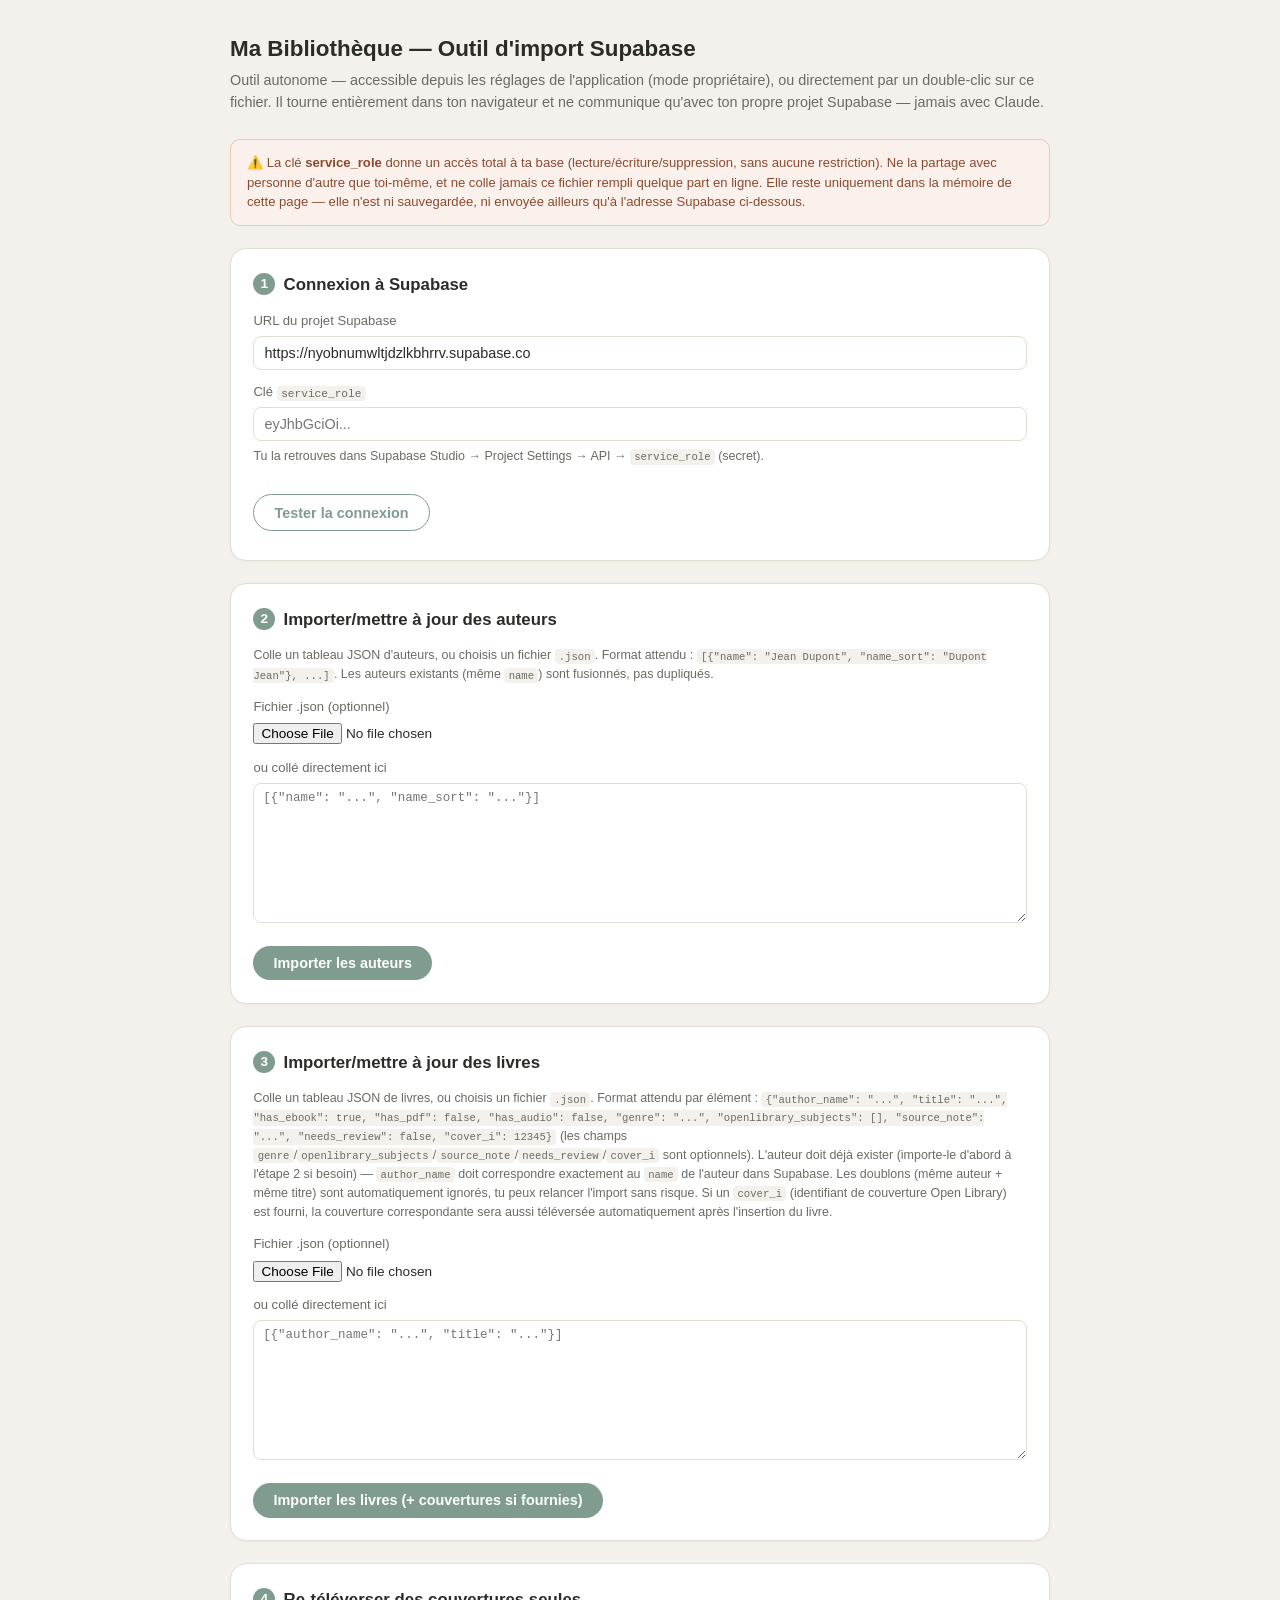
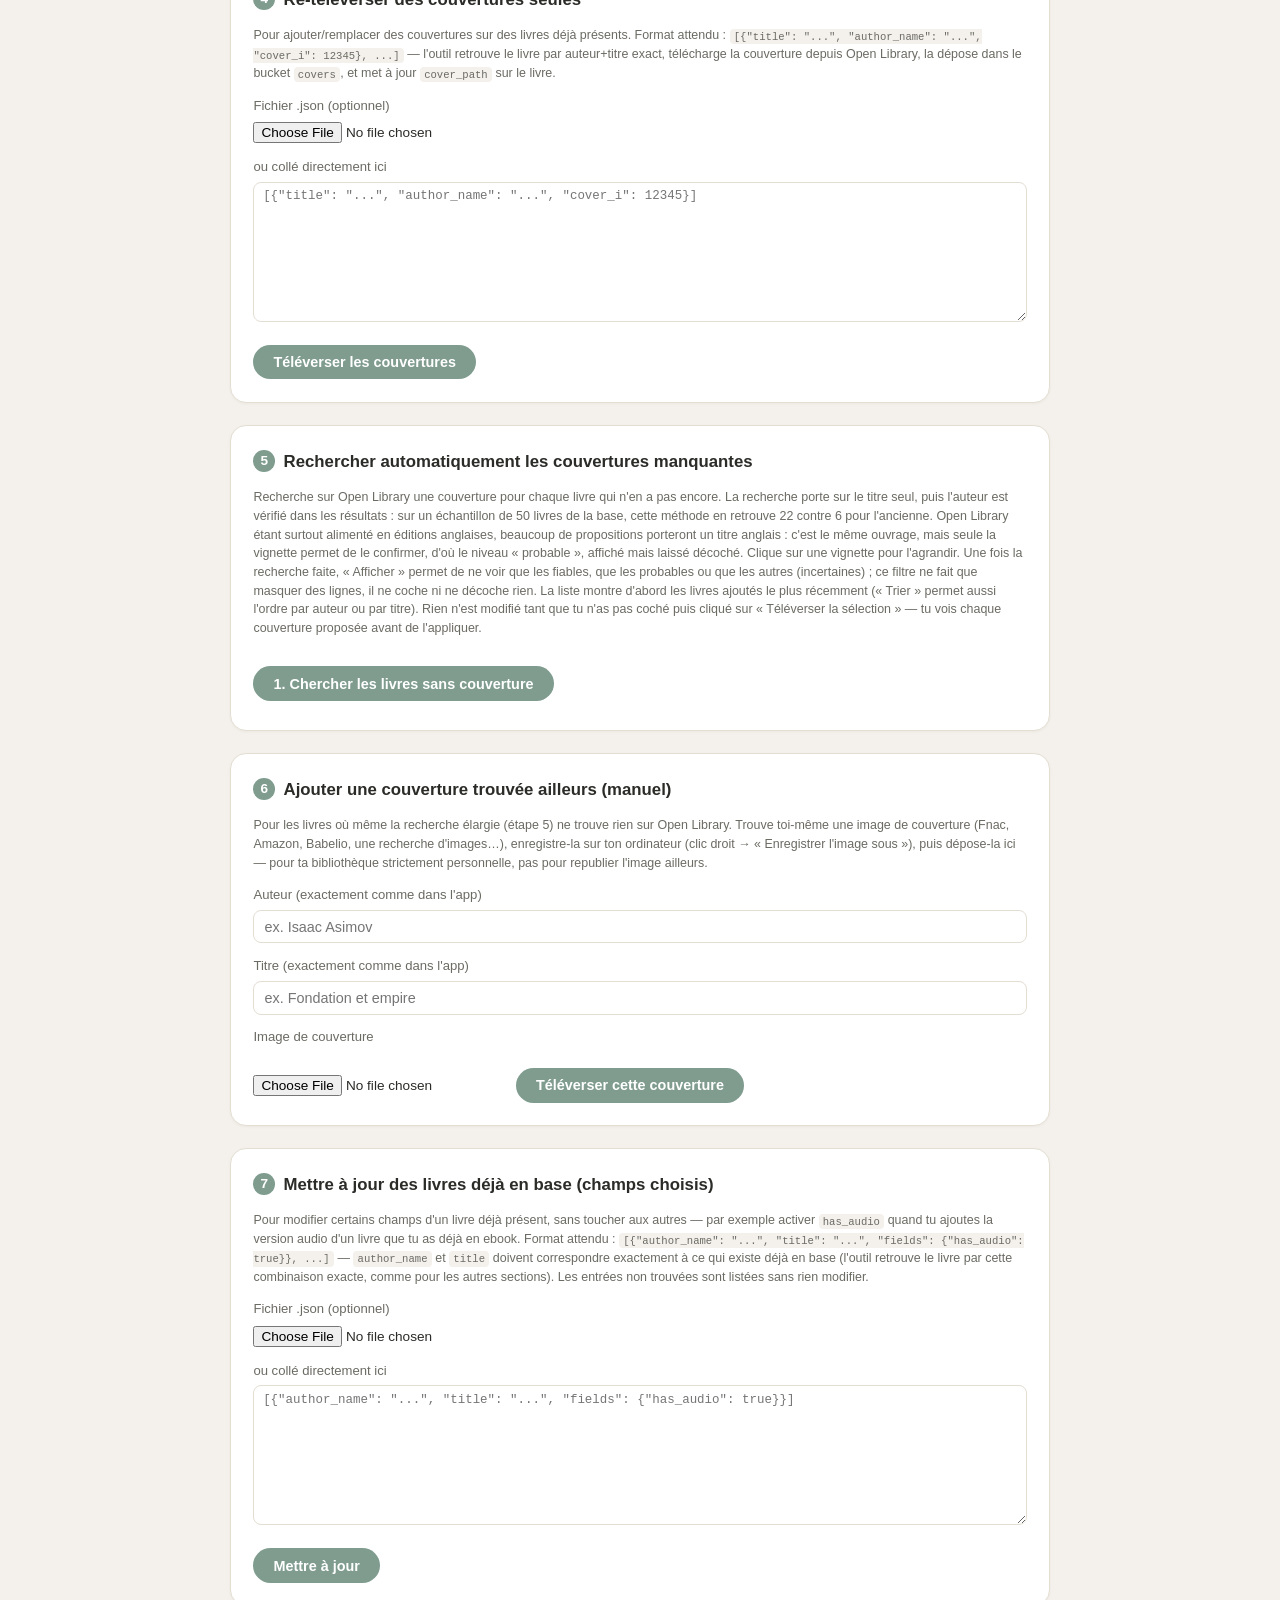
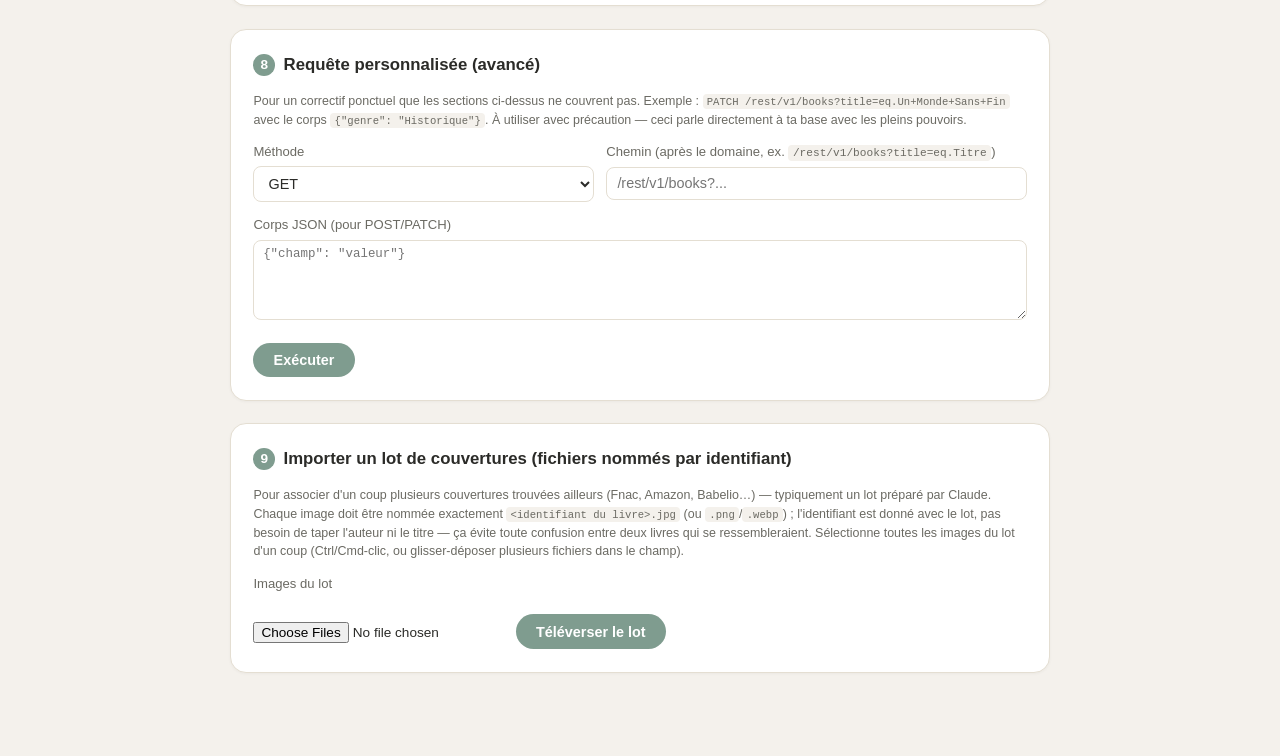
==== commit bbeb8812: "Add files via upload" ====
--- a/supabase_import_tool.html
+++ b/supabase_import_tool.html
@@ -64,7 +64,18 @@
   .progress > div{height:100%; background:var(--accent); width:0%; transition:width 0.2s;}
   details{margin-top:0.4rem;}
   details summary{cursor:pointer; font-size:0.82rem; color:var(--sub);}
-  code{background:var(--lin); padding:0.15em 0.4em; border-radius:4px; font-size:0.85em;}
+  /* section 5 : filtre des propositions (fiables / probables / autres) */
+  .tier-filter{display:flex; flex-wrap:wrap; gap:0.4rem; align-items:center; margin-top:0.9rem;}
+  .tier-filter .lab{font-size:0.8rem; color:var(--sub); margin-right:0.2rem;}
+  .tier-filter button{margin:0; padding:0.4em 0.95em; font-size:0.8rem; font-weight:600;
+    background:transparent; color:var(--ink); border:1px solid var(--line);}
+  .tier-filter button.on{background:var(--ink); color:#fff; border-color:var(--ink);}
+  .tier-filter button .n{opacity:0.65; font-weight:500; margin-left:0.25em;}
+  .tier-filter + .tier-filter{margin-top:0.5rem;}
+  .cover-added{color:var(--sub); font-size:0.72rem;}
+  .cover-row[hidden]{display:none !important;}
+  .tier-empty{padding:1.2rem; text-align:center; color:var(--sub); font-size:0.85rem;}
+  code{overflow-wrap:anywhere; background:var(--lin); padding:0.15em 0.4em; border-radius:4px; font-size:0.85em;}
 </style>
 </head>
 <body>
@@ -133,7 +144,7 @@
   <div class="card">
     <h2><span class="num">5</span>Rechercher automatiquement les couvertures manquantes</h2>
     <p class="hint">
-      Recherche sur Open Library une couverture pour chaque livre qui n'en a pas encore. La recherche porte sur le titre seul, puis l'auteur est vérifié dans les résultats : sur un échantillon de 50 livres de la base, cette méthode en retrouve 22 contre 6 pour l'ancienne. Open Library étant surtout alimenté en éditions anglaises, beaucoup de propositions porteront un titre anglais : c'est le même ouvrage, mais seule la vignette permet de le confirmer, d'où le niveau « probable », affiché mais laissé décoché. Clique sur une vignette pour l'agrandir. Rien n'est modifié tant que tu n'as pas coché puis cliqué sur « Téléverser la sélection » — tu vois chaque couverture proposée avant de l'appliquer.
+      Recherche sur Open Library une couverture pour chaque livre qui n'en a pas encore. La recherche porte sur le titre seul, puis l'auteur est vérifié dans les résultats : sur un échantillon de 50 livres de la base, cette méthode en retrouve 22 contre 6 pour l'ancienne. Open Library étant surtout alimenté en éditions anglaises, beaucoup de propositions porteront un titre anglais : c'est le même ouvrage, mais seule la vignette permet de le confirmer, d'où le niveau « probable », affiché mais laissé décoché. Clique sur une vignette pour l'agrandir. Une fois la recherche faite, « Afficher » permet de ne voir que les fiables, que les probables ou que les autres (incertaines) ; ce filtre ne fait que masquer des lignes, il ne coche ni ne décoche rien. La liste montre d'abord les livres ajoutés le plus récemment (« Trier » permet aussi l'ordre par auteur ou par titre). Rien n'est modifié tant que tu n'as pas coché puis cliqué sur « Téléverser la sélection » — tu vois chaque couverture proposée avant de l'appliquer.
     </p>
     <button id="btn-find-covers">1. Chercher les livres sans couverture</button>
     <div class="hint" id="find-covers-status"></div>
@@ -143,10 +154,24 @@
         <div><button id="btn-select-confident" class="secondary" type="button">Cocher les correspondances fiables</button></div>
         <div><button id="btn-select-probable" class="secondary" type="button">Cocher aussi les probables</button></div>
         <div><button id="btn-select-none" class="secondary" type="button">Tout décocher</button></div>
-        <div style="flex:none; align-self:center;"><span id="find-covers-summary" class="hint"></span></div>
+        <div style="flex:1 1 220px; min-width:0; align-self:center;"><span id="find-covers-summary" class="hint"></span></div>
       </div>
+      <div class="tier-filter" id="tier-filter" role="group" aria-label="Afficher">
+        <span class="lab">Afficher :</span>
+        <button type="button" data-filter="tous" class="on">Toutes<span class="n" id="tf-n-tous"></span></button>
+        <button type="button" data-filter="fiable">✓ Fiables<span class="n" id="tf-n-fiable"></span></button>
+        <button type="button" data-filter="probable">≈ Probables<span class="n" id="tf-n-probable"></span></button>
+        <button type="button" data-filter="incertain">⚠ Autres<span class="n" id="tf-n-incertain"></span></button>
+      </div>
+      <div class="tier-filter" id="cover-sort" role="group" aria-label="Trier">
+        <span class="lab">Trier :</span>
+        <button type="button" data-sort="recent" class="on">Derniers ajoutés d'abord</button>
+        <button type="button" data-sort="auteur">Auteur</button>
+        <button type="button" data-sort="titre">Titre</button>
+      </div>
+      <div class="hint" id="tier-filter-note"></div>
       <div id="find-covers-results" style="max-height:480px; overflow-y:auto; border:1px solid var(--line); border-radius:10px; margin-top:0.8rem;"></div>
-      <button id="btn-apply-covers">2. Téléverser la sélection</button>
+      <button id="btn-apply-covers">2. Téléverser la sélection<span id="apply-count"></span></button>
       <div class="progress" id="apply-covers-progress-wrap" style="display:none;"><div id="apply-covers-progress"></div></div>
     </div>
     <div class="log" id="find-covers-log" style="display:none;"></div>
@@ -715,6 +740,9 @@
     if (tier === 'probable') nProbable++;
     const lab = LABEL[tier] || LABEL.incertain;
     const row = document.createElement('div');
+    row.className = 'cover-row';
+    row.dataset.tier = tier;
+    row.dataset.idx = idx;
     row.style.cssText = 'display:flex; gap:0.8rem; padding:0.7rem 0.9rem; border-bottom:1px solid var(--line); align-items:center;';
     const coverUrl = `https://covers.openlibrary.org/b/id/${item.candidate.cover_i}-M.jpg`;
     const zoomUrl  = `https://covers.openlibrary.org/b/id/${item.candidate.cover_i}-L.jpg`;
@@ -723,7 +751,7 @@
       <img src="${coverUrl}" data-zoom="${zoomUrl}" alt="Couverture proposée" title="Cliquer pour agrandir" loading="lazy" style="width:58px; height:84px; object-fit:cover; border-radius:4px; background:var(--lin); flex:none; cursor:zoom-in;">
       <div style="flex:1; min-width:0; font-size:0.82rem;">
         <div style="font-weight:600;">${escapeHtmlLocal(item.title)}</div>
-        <div style="color:var(--sub);">${escapeHtmlLocal(item.author_name)}</div>
+        <div style="color:var(--sub);">${escapeHtmlLocal(item.author_name)}${item.created_at ? ` <span class="cover-added">· ajouté le ${new Date(item.created_at).toLocaleDateString('fr-FR')}</span>` : ''}</div>
         <div style="color:${lab.col}; font-size:0.74rem; margin-top:0.15rem;">
           ${lab.txt} — trouvé : « ${escapeHtmlLocal(item.candidate.title || '')} » par ${escapeHtmlLocal(item.candidate.author_name || '')}
         </div>
@@ -731,9 +759,90 @@
     `;
     box.appendChild(row);
   });
+  const empty = document.createElement('div');
+  empty.className = 'tier-empty'; empty.id = 'tier-empty'; empty.hidden = true;
+  box.appendChild(empty);
+  const nAutres = withCandidate - nFiable - nProbable;
   document.getElementById('find-covers-summary').textContent =
-    `${withCandidate} proposition(s) : ${nFiable} fiable(s), ${nProbable} probable(s). ${noCandidate} sans résultat.`;
-}
+    `${withCandidate} proposition(s) : ${nFiable} fiable(s), ${nProbable} probable(s), ${nAutres} autre(s). ${noCandidate} sans résultat.`;
+  document.getElementById('tf-n-tous').textContent = withCandidate;
+  document.getElementById('tf-n-fiable').textContent = nFiable;
+  document.getElementById('tf-n-probable').textContent = nProbable;
+  document.getElementById('tf-n-incertain').textContent = nAutres;
+  applyCoverSort();
+  applyTierFilter();
+}
+
+// Tri de la liste : on réordonne les lignes existantes, les cases cochées restent cochées.
+let COVER_SORT = 'recent';
+function applyCoverSort(){
+  document.querySelectorAll('#cover-sort button').forEach(b => {
+    const on = b.dataset.sort === COVER_SORT;
+    b.classList.toggle('on', on);
+    b.setAttribute('aria-pressed', on);
+  });
+  const box = document.getElementById('find-covers-results');
+  const rows = Array.from(box.querySelectorAll('.cover-row'));
+  const it = r => FOUND_COVERS[+r.dataset.idx];
+  const fr = (a, b) => (a || '').localeCompare(b || '', 'fr', { sensitivity: 'base' });
+  const cmp = {
+    // date la plus récente en haut ; sans date, en bas ; à date égale, l'ordre de la base
+    recent: (a, b) => (it(b).created_at || '').localeCompare(it(a).created_at || '') || (+a.dataset.idx - +b.dataset.idx),
+    auteur: (a, b) => fr(it(a).author_name, it(b).author_name) || fr(it(a).title, it(b).title),
+    titre:  (a, b) => fr(it(a).title, it(b).title) || fr(it(a).author_name, it(b).author_name),
+  }[COVER_SORT];
+  rows.sort(cmp).forEach(r => box.appendChild(r));
+  const empty = document.getElementById('tier-empty');
+  if (empty) box.appendChild(empty);
+  box.scrollTop = 0;
+}
+document.getElementById('cover-sort').addEventListener('click', e => {
+  const b = e.target.closest('button[data-sort]');
+  if (!b) return;
+  COVER_SORT = b.dataset.sort;
+  applyCoverSort();
+});
+
+// Filtre d'affichage des propositions : masque des lignes, sans toucher aux cases cochées.
+// Le téléversement prend toutes les cases cochées, affichées ou non (le compteur le rappelle).
+let TIER_FILTER = 'tous';
+function applyTierFilter(){
+  document.querySelectorAll('#tier-filter button').forEach(b => {
+    const on = b.dataset.filter === TIER_FILTER;
+    b.classList.toggle('on', on);
+    b.setAttribute('aria-pressed', on);
+  });
+  let visibles = 0;
+  document.querySelectorAll('#find-covers-results .cover-row').forEach(r => {
+    r.hidden = TIER_FILTER !== 'tous' && r.dataset.tier !== TIER_FILTER;
+    if (!r.hidden) visibles++;
+  });
+  const empty = document.getElementById('tier-empty');
+  if (empty) {
+    empty.hidden = visibles > 0;
+    empty.textContent = { fiable: 'Aucune correspondance fiable.', probable: 'Aucune correspondance probable.',
+                          incertain: 'Aucune autre proposition.', tous: 'Aucune proposition.' }[TIER_FILTER];
+  }
+  document.getElementById('find-covers-results').scrollTop = 0;
+  updateSelectionCount();
+}
+function updateSelectionCount(){
+  const coches = Array.from(document.querySelectorAll('.cover-check:checked'));
+  const caches = coches.filter(cb => cb.closest('.cover-row').hidden).length;
+  document.getElementById('apply-count').textContent = coches.length ? ` (${coches.length})` : '';
+  document.getElementById('tier-filter-note').textContent = caches
+    ? `${coches.length} couverture(s) cochée(s), dont ${caches} hors de l'affichage actuel : elles seront aussi téléversées.`
+    : '';
+}
+document.getElementById('tier-filter').addEventListener('click', e => {
+  const b = e.target.closest('button[data-filter]');
+  if (!b) return;
+  TIER_FILTER = b.dataset.filter;
+  applyTierFilter();
+});
+document.getElementById('find-covers-results').addEventListener('change', e => {
+  if (e.target.classList.contains('cover-check')) updateSelectionCount();
+});
 
 document.getElementById('btn-find-covers').addEventListener('click', async () => {
   const btn = document.getElementById('btn-find-covers');
@@ -746,7 +855,7 @@
     for (const a of authorsList) authorById[a.id] = a.name;
 
     // les fiches masquées sont exclues : inutile de leur chercher une couverture
-    const books = await fetchAllPaginated(offset => `/rest/v1/books?select=id,title,author_id&cover_path=is.null&is_hidden=is.false&order=id.asc&offset=${offset}&limit=1000`);
+    const books = await fetchAllPaginated(offset => `/rest/v1/books?select=id,title,author_id,created_at&cover_path=is.null&is_hidden=is.false&order=created_at.desc.nullslast,id.asc&offset=${offset}&limit=1000`);
     if (!books.length) {
       document.getElementById('find-covers-status').textContent = 'Aucun livre sans couverture — tout est déjà illustré 🎉';
       btn.disabled = false;
@@ -754,7 +863,8 @@
     }
     document.getElementById('find-covers-status').textContent = `${books.length} livre(s) sans couverture. Recherche sur Open Library en cours…`;
 
-    FOUND_COVERS = books.map(b => ({ id: b.id, title: b.title, author_name: authorById[b.author_id] || '(auteur inconnu)', candidate: null }));
+    // les plus récents d'abord : ils sont cherchés en premier et affichés en haut
+    FOUND_COVERS = books.map(b => ({ id: b.id, title: b.title, author_name: authorById[b.author_id] || '(auteur inconnu)', created_at: b.created_at || '', candidate: null }));
 
     const CONC = 4; // chaque livre déclenche jusqu'à 3 requêtes : on reste doux avec Open Library
     let processed = 0;
@@ -782,6 +892,7 @@
     const t = cb.getAttribute('data-tier');
     if (t === 'fiable' || t === 'probable') cb.checked = true;
   });
+  updateSelectionCount();
 });
 
 document.getElementById('btn-select-confident').addEventListener('click', () => {
@@ -790,10 +901,12 @@
     const item = FOUND_COVERS[idx];
     cb.checked = !!(item && isConfidentCandidate(item.candidate));
   });
+  updateSelectionCount();
 });
 
 document.getElementById('btn-select-none').addEventListener('click', () => {
   document.querySelectorAll('.cover-check').forEach(cb => { cb.checked = false; });
+  updateSelectionCount();
 });
 
 document.getElementById('btn-apply-covers').addEventListener('click', async () => {
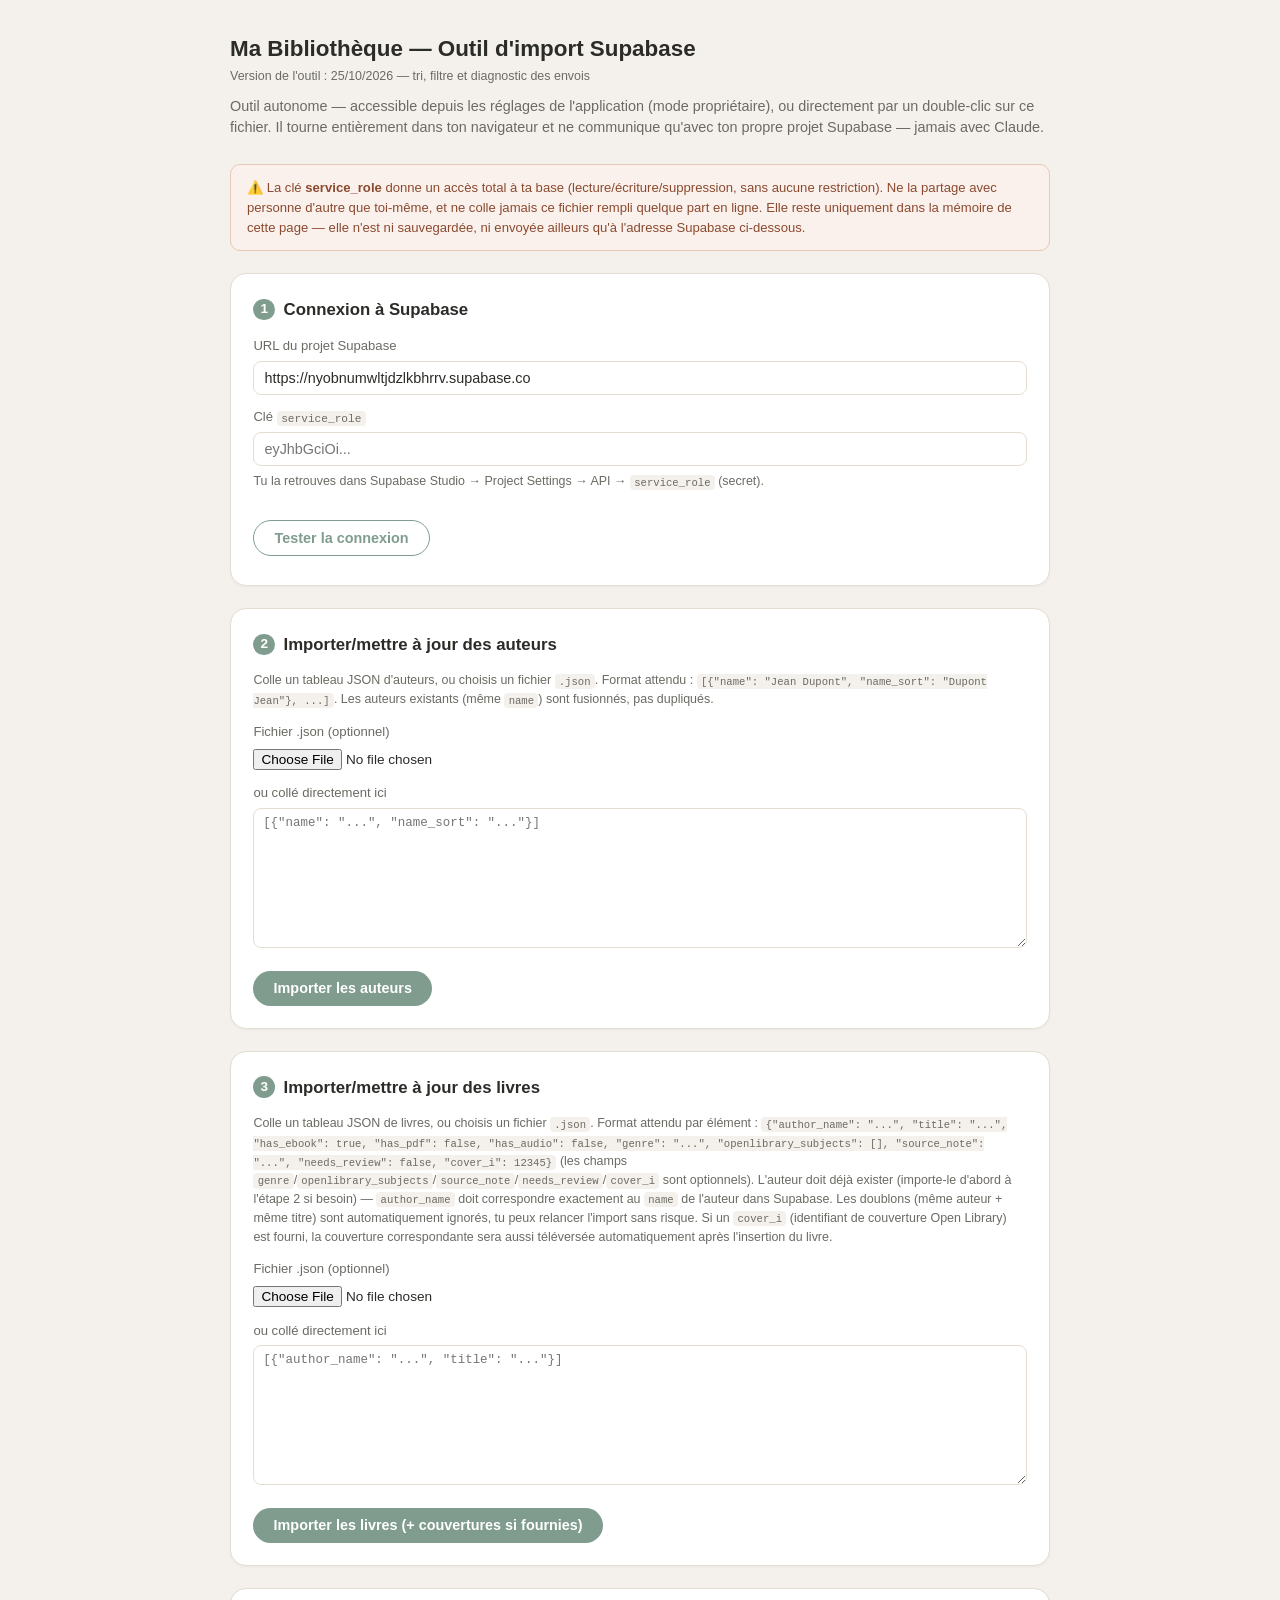
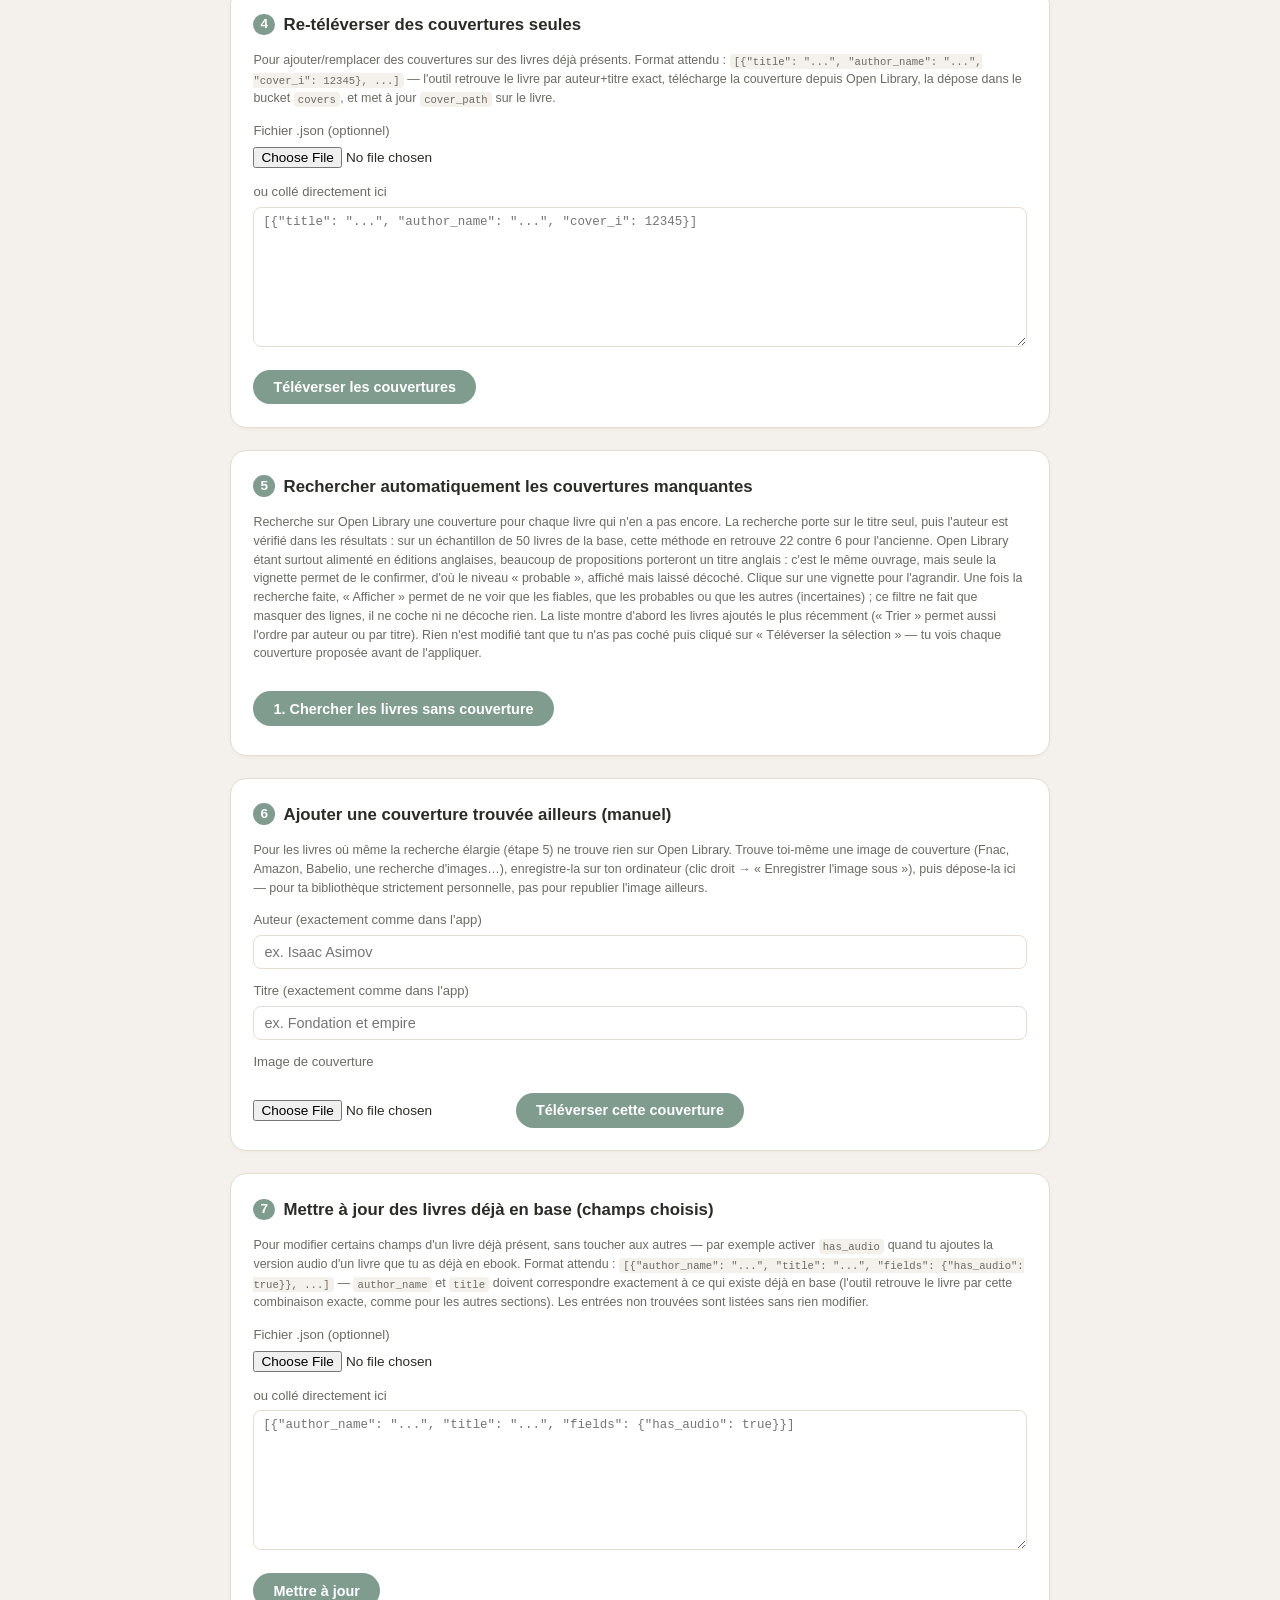
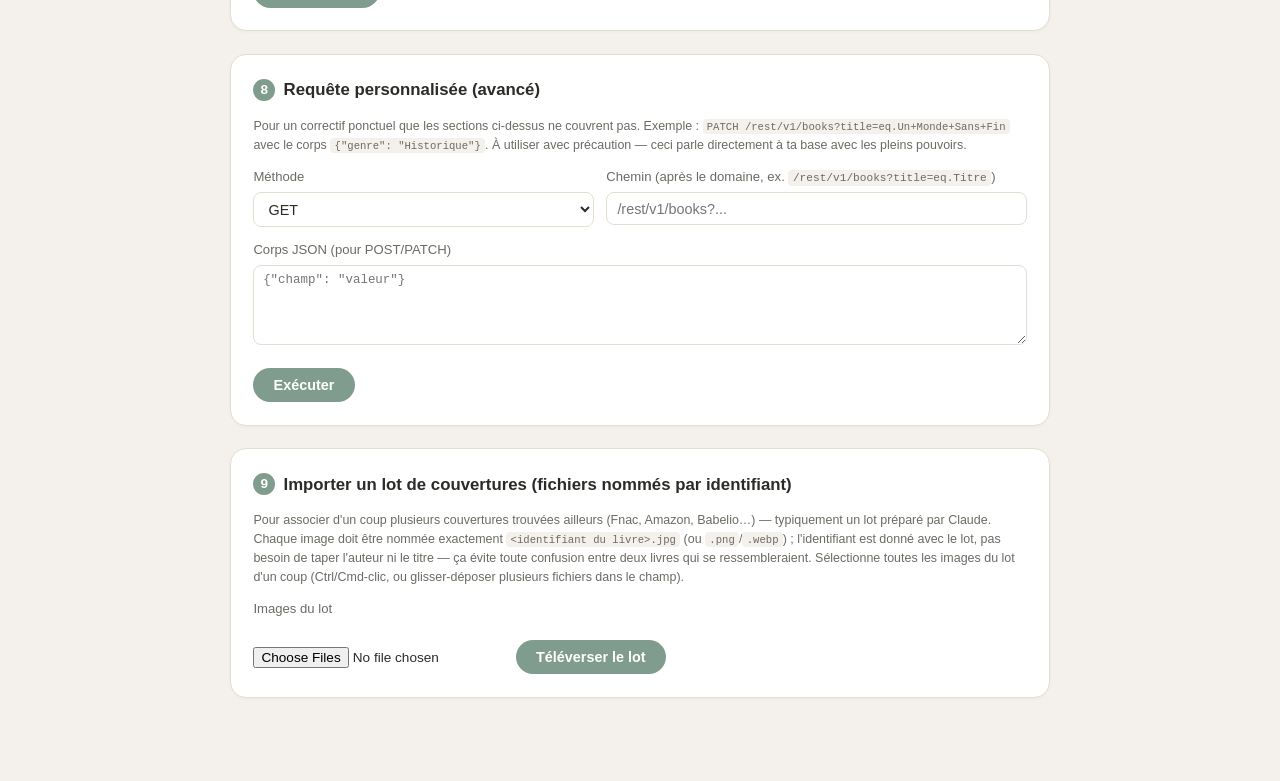
==== commit d4e39375: "Add files via upload" ====
--- a/supabase_import_tool.html
+++ b/supabase_import_tool.html
@@ -81,6 +81,7 @@
 <body>
 <div class="wrap">
   <h1>Ma Bibliothèque — Outil d'import Supabase</h1>
+  <p class="hint" id="tool-version" style="margin:-0.2rem 0 0.6rem;">Version de l'outil : 25/10/2026 — tri, filtre et diagnostic des envois</p>
   <p class="subtitle">Outil autonome — accessible depuis les réglages de l'application (mode propriétaire), ou directement par un double-clic sur ce fichier. Il tourne entièrement dans ton navigateur et ne communique qu'avec ton propre projet Supabase — jamais avec Claude.</p>
 
   <div class="warn">
@@ -265,6 +266,39 @@
   document.getElementById(barId).style.width = pct + '%';
 }
 
+// Quel type de clé a été collé ? L'ancienne clé est un jeton dont le contenu dit son rôle
+// (« anon » = clé publique de l'application, « service_role » = clé d'administration) ;
+// les nouvelles clés Supabase commencent par sb_publishable_ ou sb_secret_.
+function keyKind(key){
+  if (!key) return 'vide';
+  if (key.startsWith('sb_secret_')) return 'admin';
+  if (key.startsWith('sb_publishable_')) return 'publique';
+  try {
+    const part = key.split('.')[1].replace(/-/g, '+').replace(/_/g, '/');
+    const role = JSON.parse(atob(part + '==='.slice((part.length + 3) % 4))).role;
+    if (role === 'service_role') return 'admin';
+    if (role === 'anon') return 'publique';
+    return 'inconnue';
+  } catch (e) { return 'inconnue'; }
+}
+const MSG_CLE_PUBLIQUE = "La clé collée en haut de la page est la clé PUBLIQUE de l'application (anon), celle de config.js. " +
+  "Elle permet de lire la base, mais pas d'envoyer des couvertures. Colle la clé service_role " +
+  "(Supabase Studio → Project Settings → API → service_role, bouton « Reveal »).";
+
+// Supabase Storage renvoie souvent « 400 » quelle que soit la cause : on lit son message pour l'expliquer.
+async function storageErrorText(res){
+  let msg = '';
+  try { const t = await res.text(); try { const j = JSON.parse(t); msg = j.message || j.error || t; } catch (e) { msg = t; } } catch (e) {}
+  msg = (msg || '').toString().slice(0, 200);
+  let aide = '';
+  if (/row-level security|unauthorized|not authorized/i.test(msg)) aide = ' → refusé par les droits de la base : la clé collée n’est sans doute pas la clé service_role.';
+  else if (/jws|jwt|signature|invalid.*key/i.test(msg)) aide = ' → la clé collée est mal reconnue : recopie la clé service_role en entier, sans espace.';
+  else if (/bucket not found/i.test(msg)) aide = ' → le dossier « covers » n’existe pas dans Storage.';
+  else if (/mime|content type/i.test(msg)) aide = ' → type de fichier refusé par le dossier « covers ».';
+  else if (/size|too large|exceeded/i.test(msg)) aide = ' → image trop lourde pour la limite du dossier « covers ».';
+  return 'envoi storage ' + res.status + (msg ? ' (' + msg + ')' : '') + aide;
+}
+
 async function sbFetch(path, opts){
   const c = cfg();
   if (!c.url || !c.key) throw new Error("Renseigne l'URL et la clé service_role en haut de la page.");
@@ -295,7 +329,9 @@
     const res = await sbFetch('/rest/v1/authors?select=id&limit=1', { headers: { Prefer: 'count=exact' } });
     if (!res.ok) throw new Error('HTTP ' + res.status + ' — vérifie l\'URL et la clé.');
     const range = res.headers.get('content-range');
-    out.textContent = '✅ Connexion OK. Table authors accessible (' + (range || '?') + ').';
+    const kind = keyKind(cfg().key);
+    out.textContent = '✅ Connexion OK. Table authors accessible (' + (range || '?') + ').' +
+      (kind === 'publique' ? ' ⚠️ ' + MSG_CLE_PUBLIQUE : kind === 'admin' ? ' Clé service_role reconnue.' : '');
   } catch (e) {
     out.textContent = '❌ ' + e.message;
   }
@@ -510,6 +546,7 @@
 });
 
 async function uploadCoverQueue(queue, logId, progWrapId, progId){
+  if (keyKind(cfg().key) === 'publique') { logTo(logId, '✗ ' + MSG_CLE_PUBLIQUE, 'err'); return; }
   const CONC = 6;
   let done = 0, errors = 0;
   for (let i = 0; i < queue.length; i += CONC) {
@@ -527,7 +564,7 @@
           headers: { apikey: c.key, Authorization: 'Bearer ' + c.key, 'Content-Type': 'image/jpeg', 'x-upsert': 'true' },
           body: blob,
         });
-        if (!upRes.ok) throw new Error('envoi storage ' + upRes.status);
+        if (!upRes.ok) throw new Error(await storageErrorText(upRes));
         const patchRes = await sbFetch(`/rest/v1/books?id=eq.${item.id}`, {
           method: 'PATCH',
           headers: { 'Content-Type': 'application/json', Prefer: 'return=minimal' },
@@ -958,7 +995,7 @@
       headers: { apikey: c.key, Authorization: 'Bearer ' + c.key, 'Content-Type': file.type || 'image/jpeg', 'x-upsert': 'true' },
       body: file,
     });
-    if (!upRes.ok) throw new Error('envoi storage ' + upRes.status);
+    if (!upRes.ok) throw new Error(await storageErrorText(upRes));
     const patchRes = await sbFetch(`/rest/v1/books?id=eq.${book.id}`, {
       method: 'PATCH',
       headers: { 'Content-Type': 'application/json', Prefer: 'return=minimal' },
@@ -1072,7 +1109,7 @@
           headers: { apikey: c.key, Authorization: 'Bearer ' + c.key, 'Content-Type': contentType, 'x-upsert': 'true' },
           body: file,
         });
-        if (!upRes.ok) throw new Error('envoi storage ' + upRes.status);
+        if (!upRes.ok) throw new Error(await storageErrorText(upRes));
         const patchRes = await sbFetch(`/rest/v1/books?id=eq.${id}`, {
           method: 'PATCH',
           headers: { 'Content-Type': 'application/json', Prefer: 'return=minimal' },
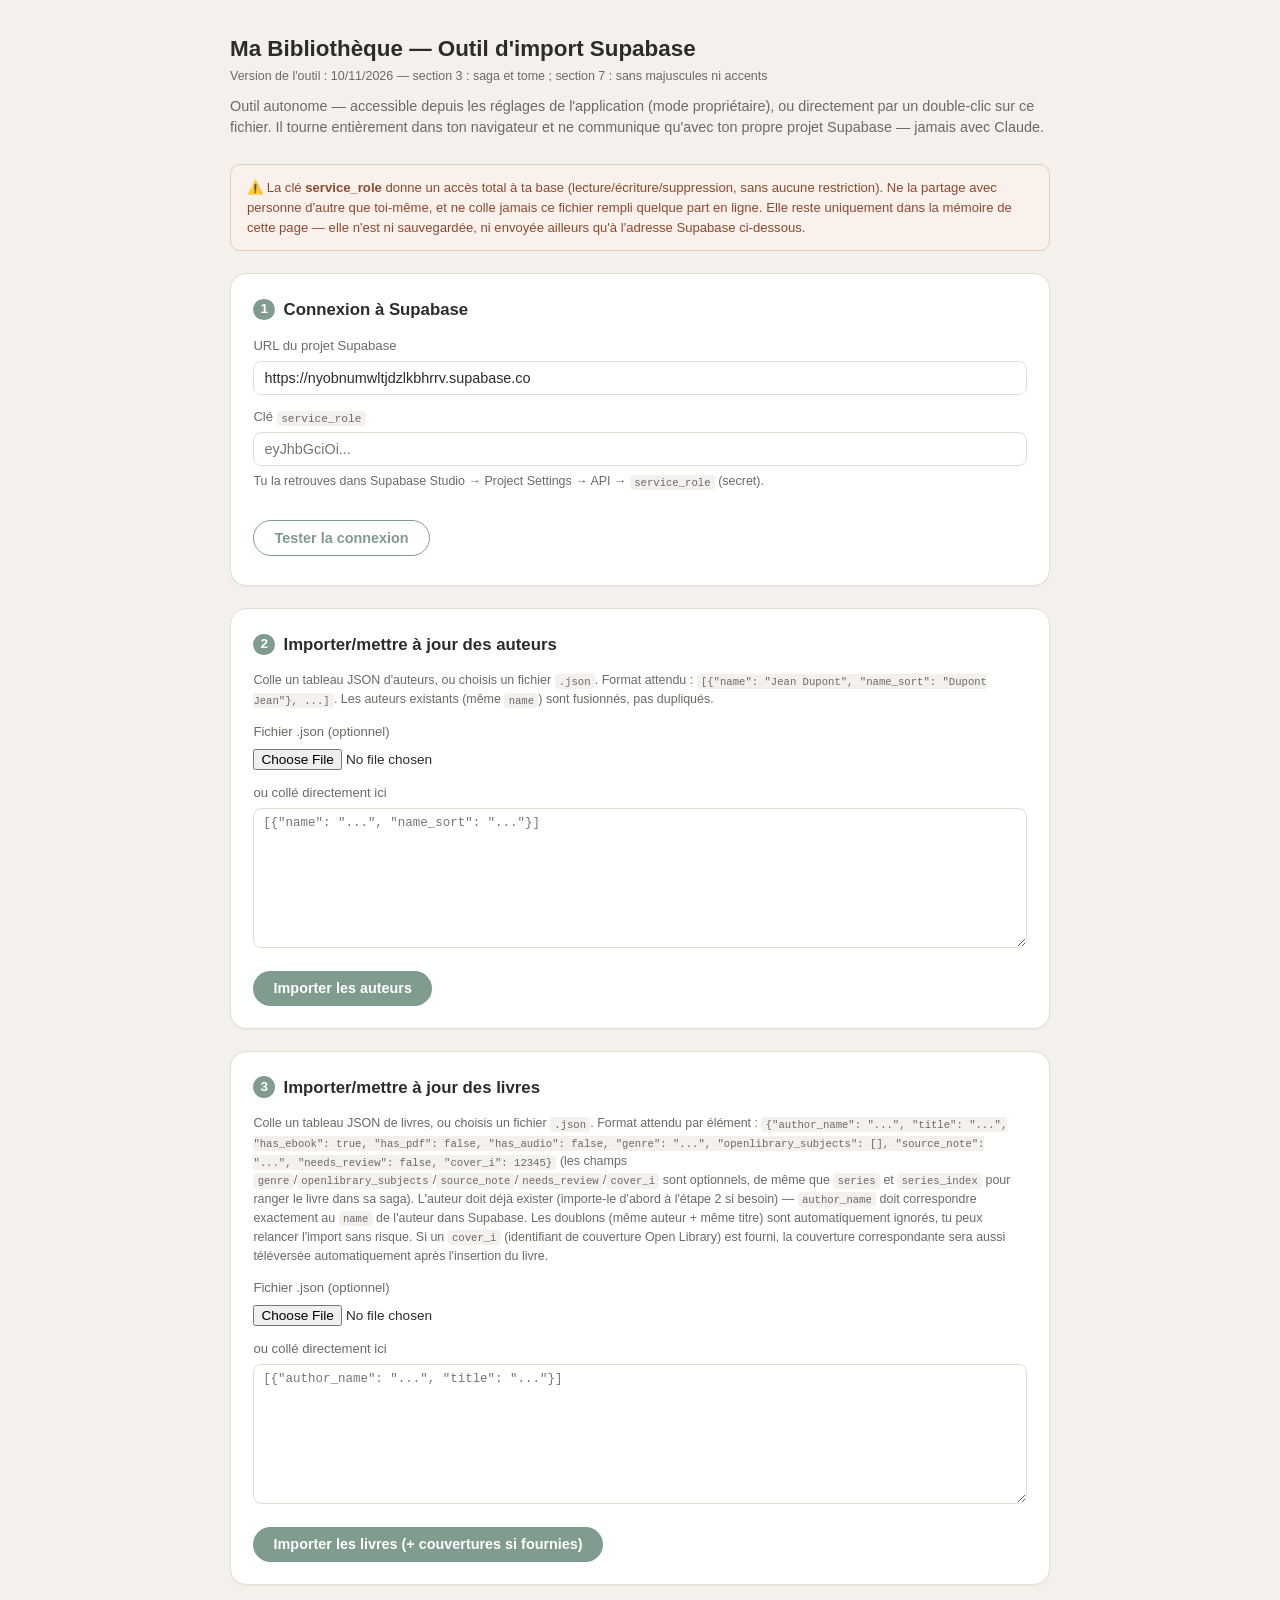
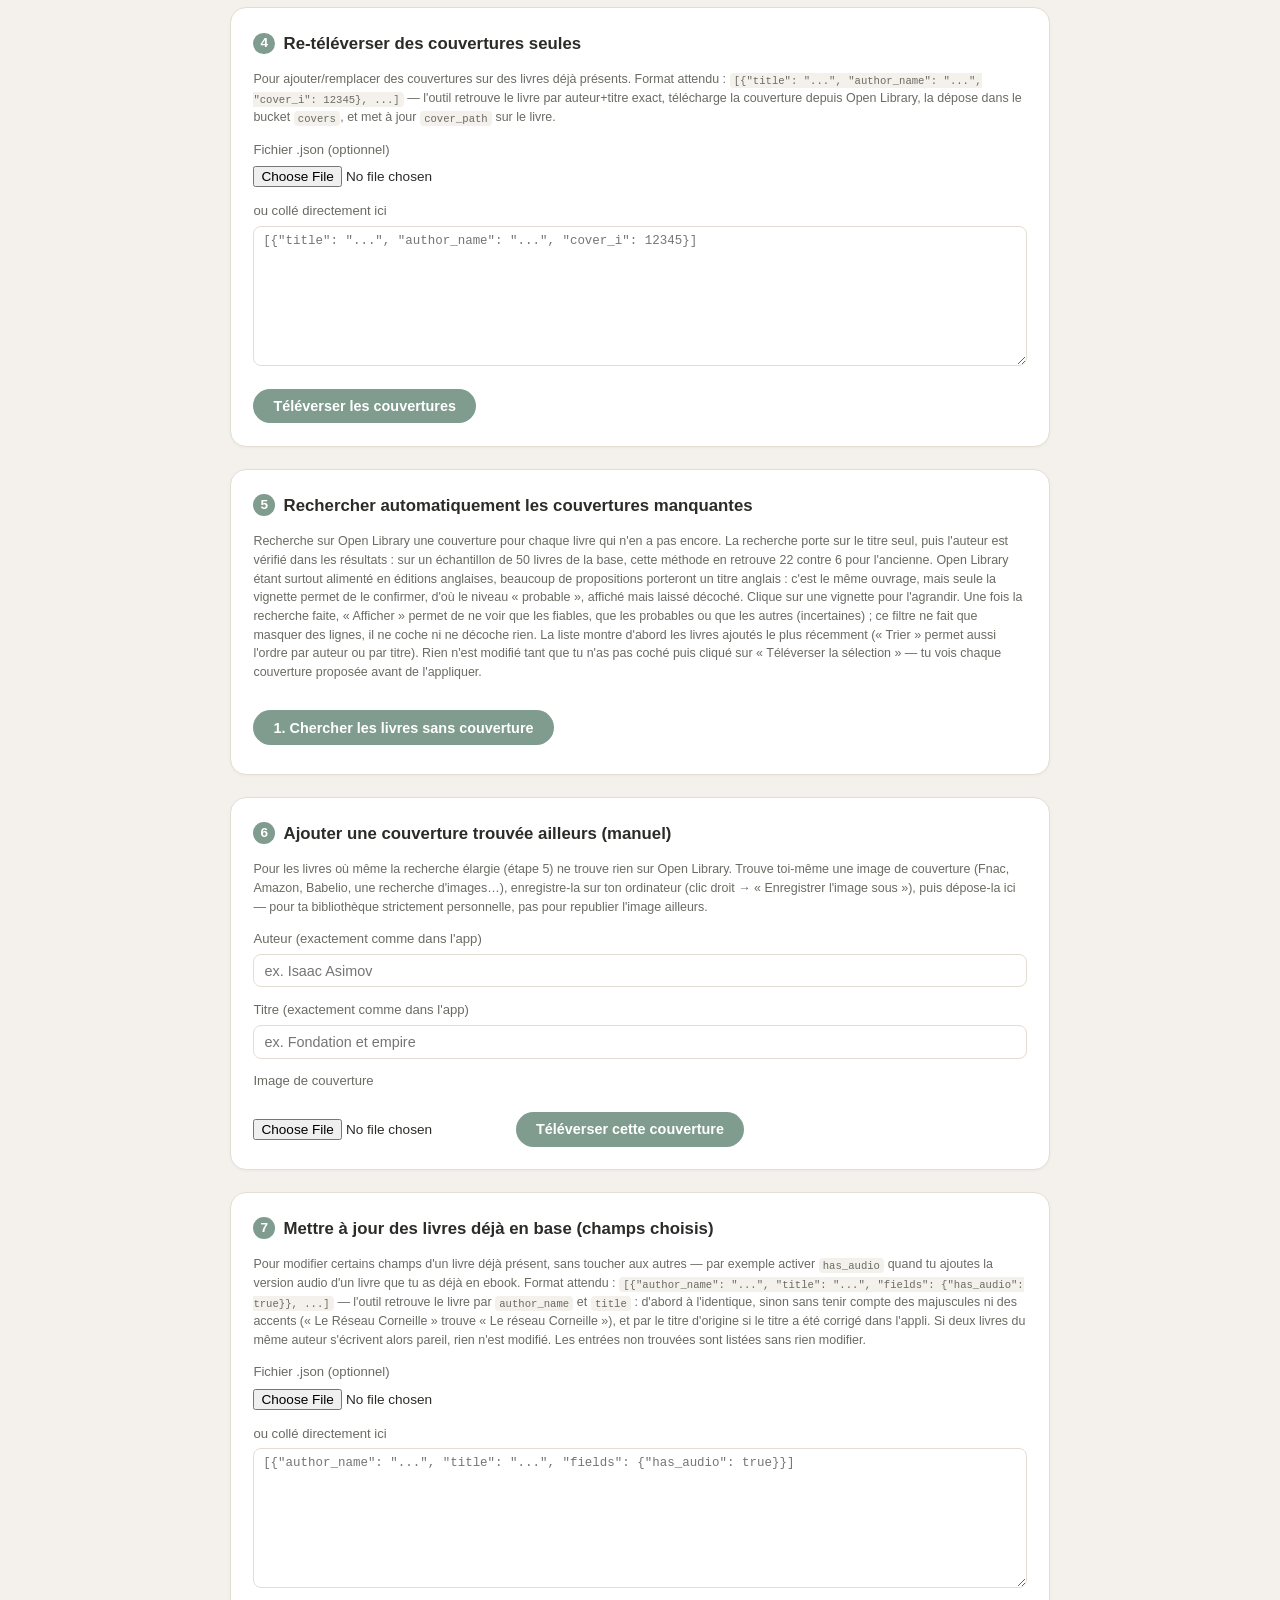
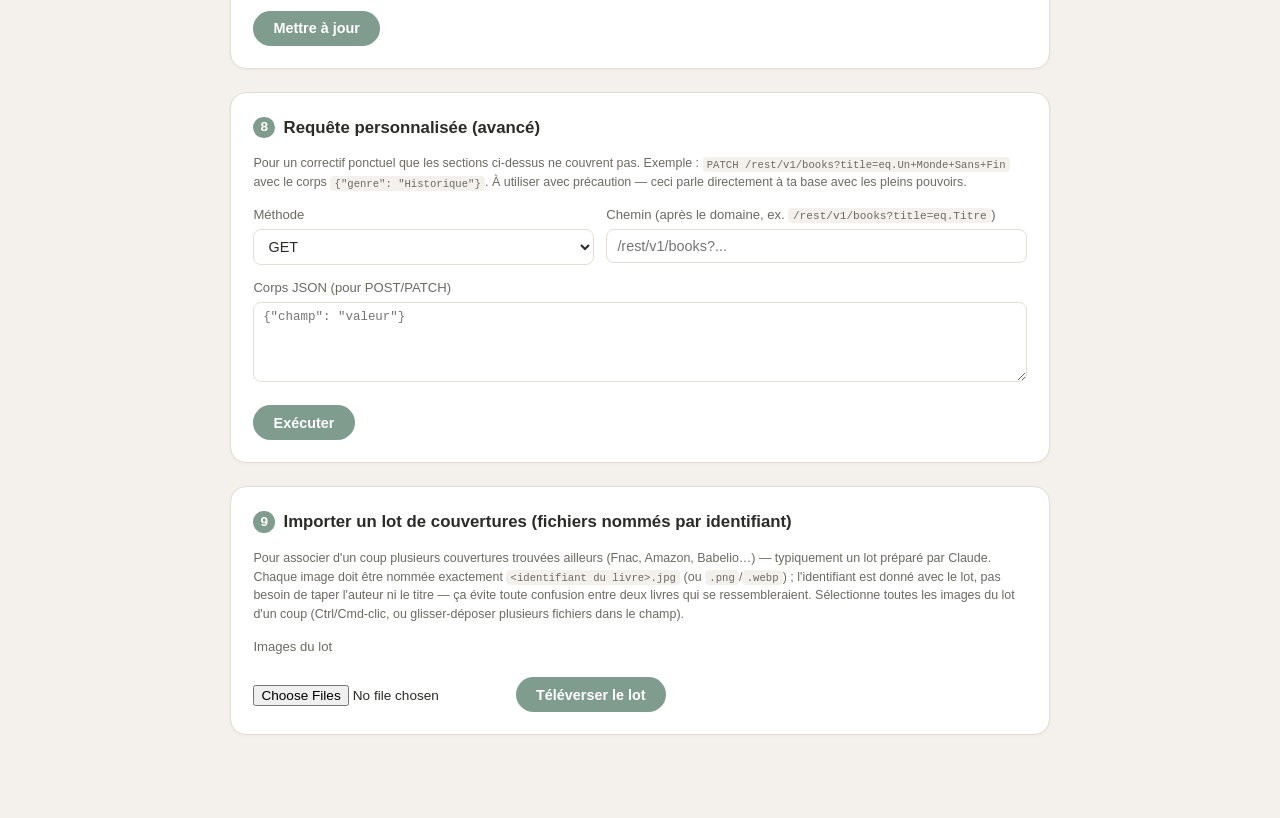
==== commit e2343fac: "Add files via upload" ====
--- a/supabase_import_tool.html
+++ b/supabase_import_tool.html
@@ -81,7 +81,7 @@
 <body>
 <div class="wrap">
   <h1>Ma Bibliothèque — Outil d'import Supabase</h1>
-  <p class="hint" id="tool-version" style="margin:-0.2rem 0 0.6rem;">Version de l'outil : 25/10/2026 — tri, filtre et diagnostic des envois</p>
+  <p class="hint" id="tool-version" style="margin:-0.2rem 0 0.6rem;">Version de l'outil : 10/11/2026 — section 3 : saga et tome ; section 7 : sans majuscules ni accents</p>
   <p class="subtitle">Outil autonome — accessible depuis les réglages de l'application (mode propriétaire), ou directement par un double-clic sur ce fichier. Il tourne entièrement dans ton navigateur et ne communique qu'avec ton propre projet Supabase — jamais avec Claude.</p>
 
   <div class="warn">
@@ -114,7 +114,7 @@
   <div class="card">
     <h2><span class="num">3</span>Importer/mettre à jour des livres</h2>
     <p class="hint">Colle un tableau JSON de livres, ou choisis un fichier <code>.json</code>. Format attendu par élément :
-      <code>{"author_name": "...", "title": "...", "has_ebook": true, "has_pdf": false, "has_audio": false, "genre": "...", "openlibrary_subjects": [], "source_note": "...", "needs_review": false, "cover_i": 12345}</code> (les champs <code>genre</code>/<code>openlibrary_subjects</code>/<code>source_note</code>/<code>needs_review</code>/<code>cover_i</code> sont optionnels).
+      <code>{"author_name": "...", "title": "...", "has_ebook": true, "has_pdf": false, "has_audio": false, "genre": "...", "openlibrary_subjects": [], "source_note": "...", "needs_review": false, "cover_i": 12345}</code> (les champs <code>genre</code>/<code>openlibrary_subjects</code>/<code>source_note</code>/<code>needs_review</code>/<code>cover_i</code> sont optionnels, de même que <code>series</code> et <code>series_index</code> pour ranger le livre dans sa saga).
       L'auteur doit déjà exister (importe-le d'abord à l'étape 2 si besoin) — <code>author_name</code> doit correspondre exactement au <code>name</code> de l'auteur dans Supabase.
       Les doublons (même auteur + même titre) sont automatiquement ignorés, tu peux relancer l'import sans risque.
       Si un <code>cover_i</code> (identifiant de couverture Open Library) est fourni, la couverture correspondante sera aussi téléversée automatiquement après l'insertion du livre.
@@ -197,7 +197,7 @@
     <h2><span class="num">7</span>Mettre à jour des livres déjà en base (champs choisis)</h2>
     <p class="hint">
       Pour modifier certains champs d'un livre déjà présent, sans toucher aux autres — par exemple activer <code>has_audio</code> quand tu ajoutes la version audio d'un livre que tu as déjà en ebook. Format attendu :
-      <code>[{"author_name": "...", "title": "...", "fields": {"has_audio": true}}, ...]</code> — <code>author_name</code> et <code>title</code> doivent correspondre exactement à ce qui existe déjà en base (l'outil retrouve le livre par cette combinaison exacte, comme pour les autres sections). Les entrées non trouvées sont listées sans rien modifier.
+      <code>[{"author_name": "...", "title": "...", "fields": {"has_audio": true}}, ...]</code> — l'outil retrouve le livre par <code>author_name</code> et <code>title</code> : d'abord à l'identique, sinon sans tenir compte des majuscules ni des accents (« Le Réseau Corneille » trouve « Le réseau Corneille »), et par le titre d'origine si le titre a été corrigé dans l'appli. Si deux livres du même auteur s'écrivent alors pareil, rien n'est modifié. Les entrées non trouvées sont listées sans rien modifier.
     </p>
     <label>Fichier .json (optionnel)</label>
     <input type="file" id="update-fields-file" accept=".json">
@@ -447,6 +447,8 @@
         openlibrary_subjects: it.openlibrary_subjects || [],
         source_note: it.source_note || '',
         needs_review: !!it.needs_review,
+        // saga et tome (facultatifs) : évite de repasser par la section 7 après l'insertion
+        ...(it.series ? { series: it.series, series_index: it.series_index ?? null } : {}),
         __cover_i: it.cover_i || null,
         __author_name: it.author_name,
       });
@@ -1019,25 +1021,36 @@
     if (!Array.isArray(items) || !items.length) throw new Error('Le JSON doit être un tableau non vide.');
 
     const authorsList = await fetchAllPaginated(offset => `/rest/v1/authors?select=id,name&order=id.asc&offset=${offset}&limit=1000`);
-    const authorMap = {};
-    for (const a of authorsList) authorMap[a.name] = a.id;
+    const authorMap = {}, authorPlie = {};
+    for (const a of authorsList) { authorMap[a.name] = a.id; ajoutePlie(authorPlie, plie(a.name), a.id); }
 
     const booksList = await fetchAllPaginated(offset => `/rest/v1/books?select=id,author_id,title,source_title&order=id.asc&offset=${offset}&limit=1000`);
-    const bookMap = {};
+    const bookMap = {}, bookPlie = {}, titreDe = {};
     for (const b of booksList) {
-      bookMap[b.author_id + '||' + b.title] = b.id;
-      // un titre corrigé dans l'app reste joignable par son orthographe d'origine
-      if (b.source_title) bookMap[b.author_id + '||' + b.source_title] = b.id;
-    }
-
-    let done = 0, unresolved = 0;
+      titreDe[b.id] = b.title;
+      for (const t of [b.title, b.source_title]) {   // un titre corrigé dans l'app reste joignable par son orthographe d'origine
+        if (!t) continue;
+        bookMap[b.author_id + '||' + t] = b.id;
+        ajoutePlie(bookPlie, b.author_id + '||' + plie(t), b.id);
+      }
+    }
+
+    let done = 0, unresolved = 0, approches = 0;
     for (let i = 0; i < items.length; i++) {
       const it = items[i];
-      const authorId = authorMap[it.author_name];
-      const bookId = authorId && bookMap[authorId + '||' + it.title];
+      // d'abord l'orthographe exacte ; à défaut, sans tenir compte des majuscules ni des accents
+      // (« Le Réseau Corneille » trouve « Le réseau Corneille »), mais seulement si c'est sans ambiguïté
+      const authorId = authorMap[it.author_name] || uniquePlie(authorPlie, plie(it.author_name));
+      let bookId = authorId && bookMap[authorId + '||' + it.title];
+      let note = '';
+      if (!bookId && authorId) {
+        const p = bookPlie[authorId + '||' + plie(it.title)];
+        if (p && p.size === 1) { bookId = [...p][0]; approches++; note = ` (titre en base : « ${titreDe[bookId]} »)`; }
+        else if (p && p.size > 1) note = ' — plusieurs livres de cet auteur s\'écrivent ainsi, rien n\'a été modifié';
+      }
       if (!bookId) {
         unresolved++;
-        logTo('update-fields-log', `✗ introuvable : ${it.author_name} — ${it.title}`, 'err');
+        logTo('update-fields-log', `✗ introuvable : ${it.author_name} — ${it.title}${note}`, 'err');
       } else {
         const res = await sbFetch(`/rest/v1/books?id=eq.${bookId}`, {
           method: 'PATCH',
@@ -1049,18 +1062,28 @@
           logTo('update-fields-log', `✗ erreur sur ${it.title}: HTTP ${res.status} ${text}`, 'err');
         } else {
           done++;
-          logTo('update-fields-log', `✓ ${it.author_name} — ${it.title}`, 'ok');
+          logTo('update-fields-log', `✓ ${it.author_name} — ${it.title}${note}`, 'ok');
         }
       }
       setProgress('update-fields-progress-wrap', 'update-fields-progress', Math.round(((i + 1) / items.length) * 100));
     }
-    logTo('update-fields-log', `Terminé : ${done} livre(s) mis à jour, ${unresolved} non trouvé(s).`, unresolved ? 'err' : 'ok');
+    logTo('update-fields-log', `Terminé : ${done} livre(s) mis à jour, ${unresolved} non trouvé(s).` +
+      (approches ? ` Dont ${approches} retrouvé(s) malgré une différence de majuscules ou d'accents.` : ''), unresolved ? 'err' : 'ok');
   } catch (e) {
     logTo('update-fields-log', 'Erreur : ' + e.message, 'err');
   } finally {
     btn.disabled = false;
   }
 });
+
+// Comparaison tolérante (section 7) : sans accents, sans majuscules, apostrophes et espaces unifiés.
+function plie(s) {
+  return String(s || '').normalize('NFD').replace(/[\u0300-\u036f]/g, '').toLowerCase()
+    .replace(/œ/g, 'oe').replace(/æ/g, 'ae').replace(/ø/g, 'o').replace(/ß/g, 'ss')
+    .replace(/[’‘`´]/g, "'").replace(/[–—]/g, '-').replace(/\s+/g, ' ').trim();
+}
+function ajoutePlie(map, cle, id) { (map[cle] = map[cle] || new Set()).add(id); }
+function uniquePlie(map, cle) { const s = map[cle]; return s && s.size === 1 ? [...s][0] : undefined; }
 
 // ---------- 8. Requête personnalisée ----------
 document.getElementById('btn-custom').addEventListener('click', async () => {
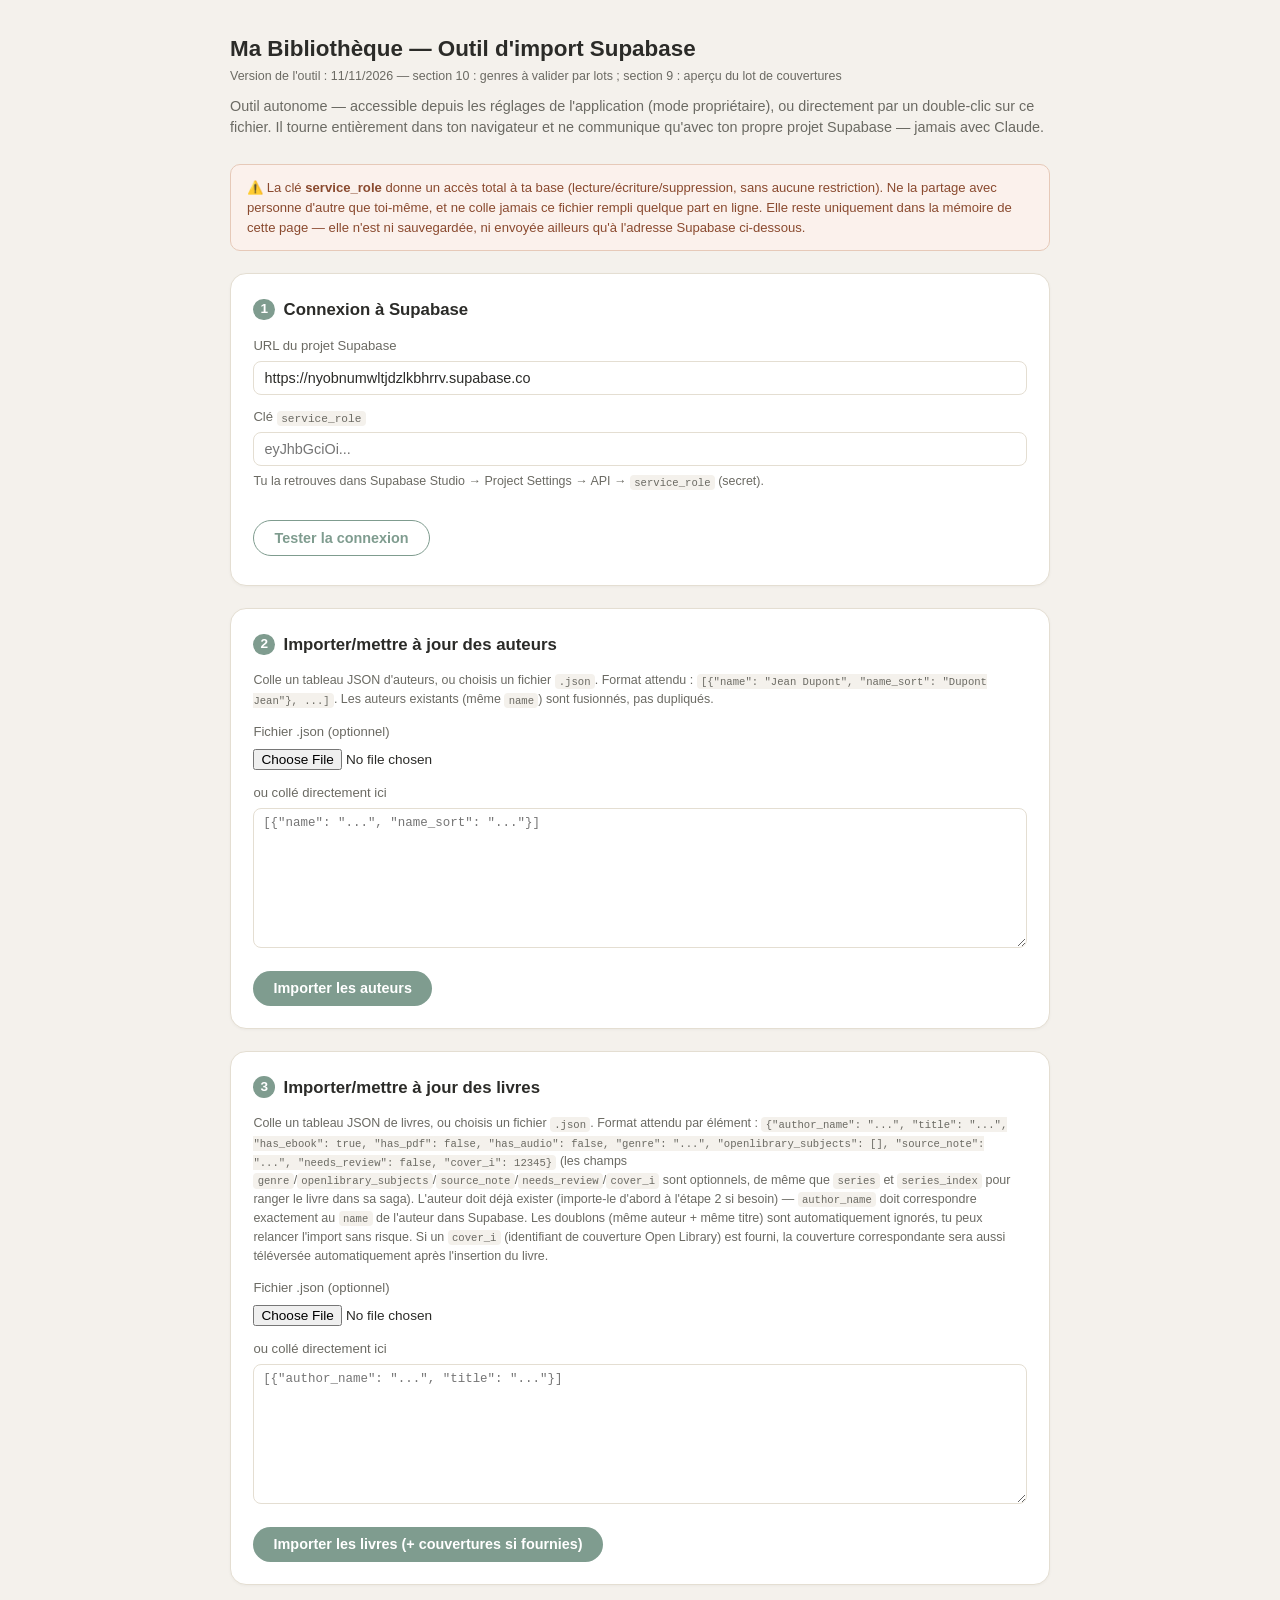
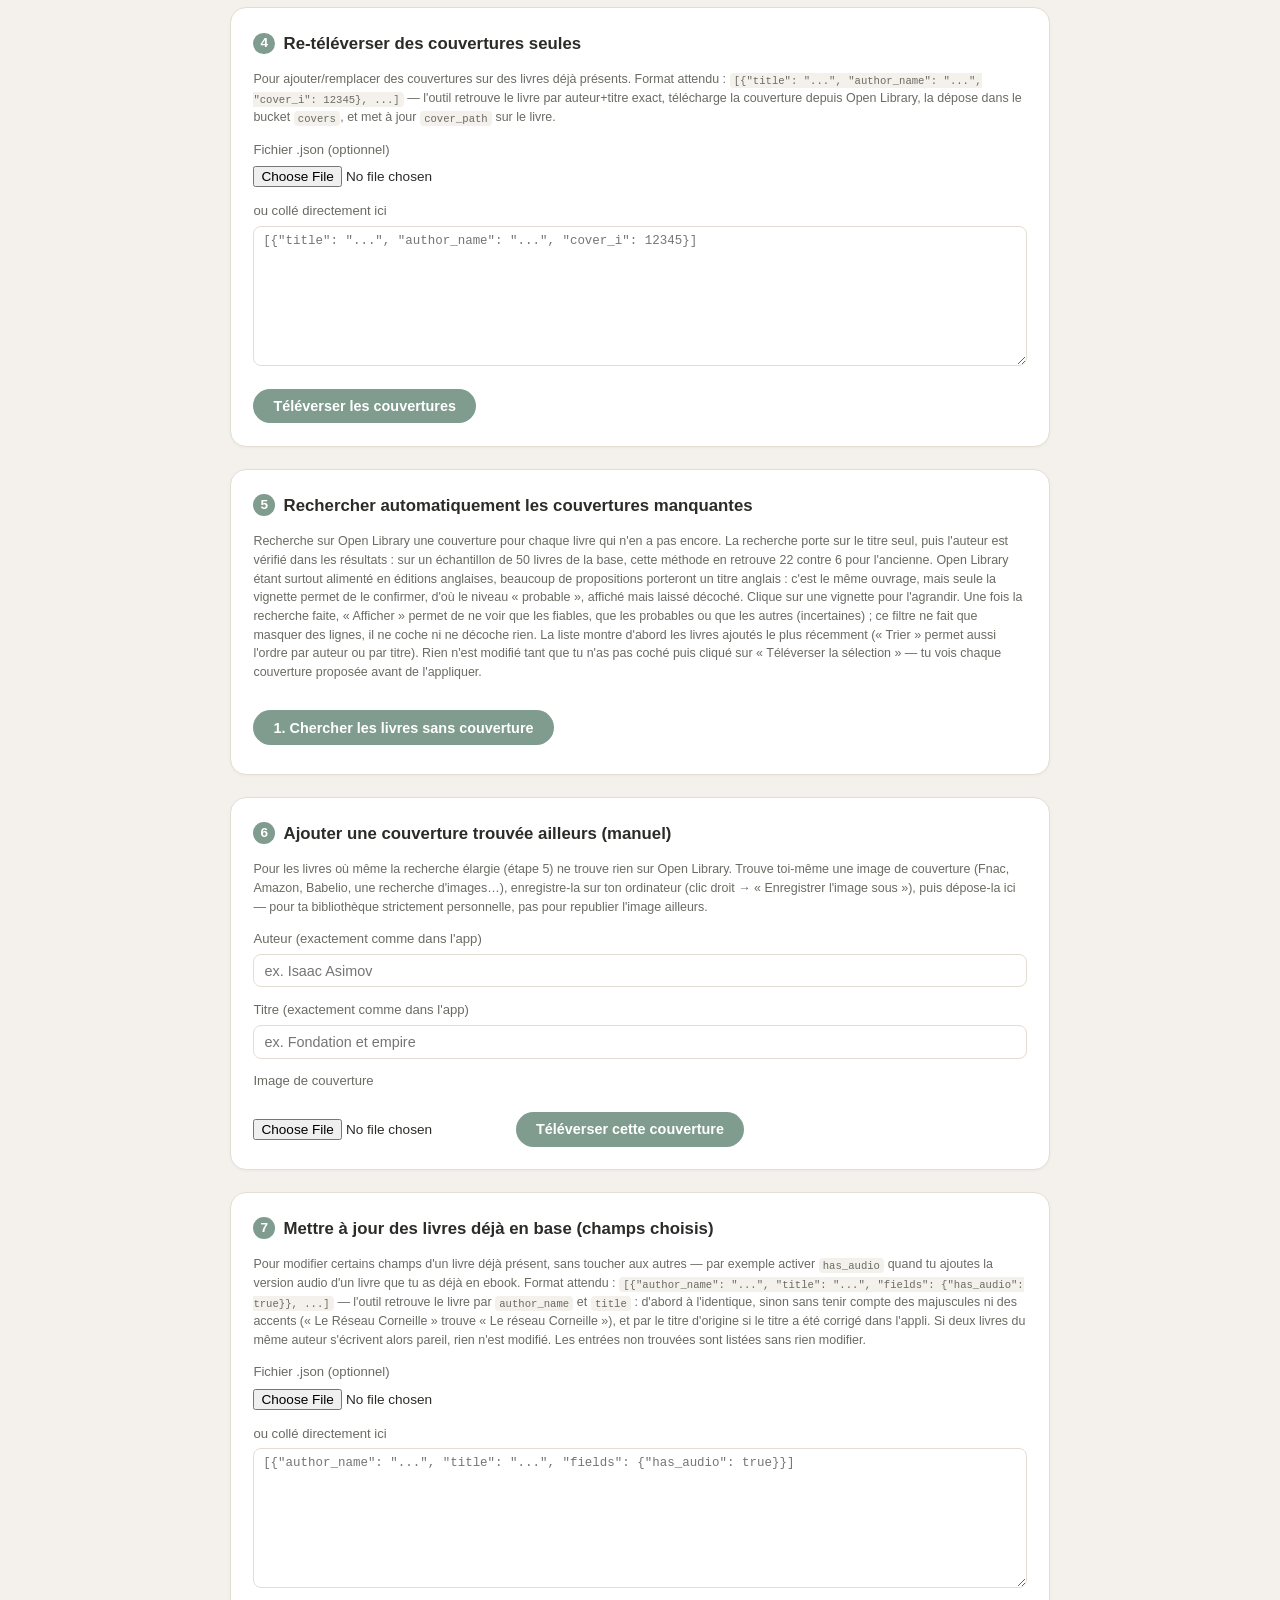
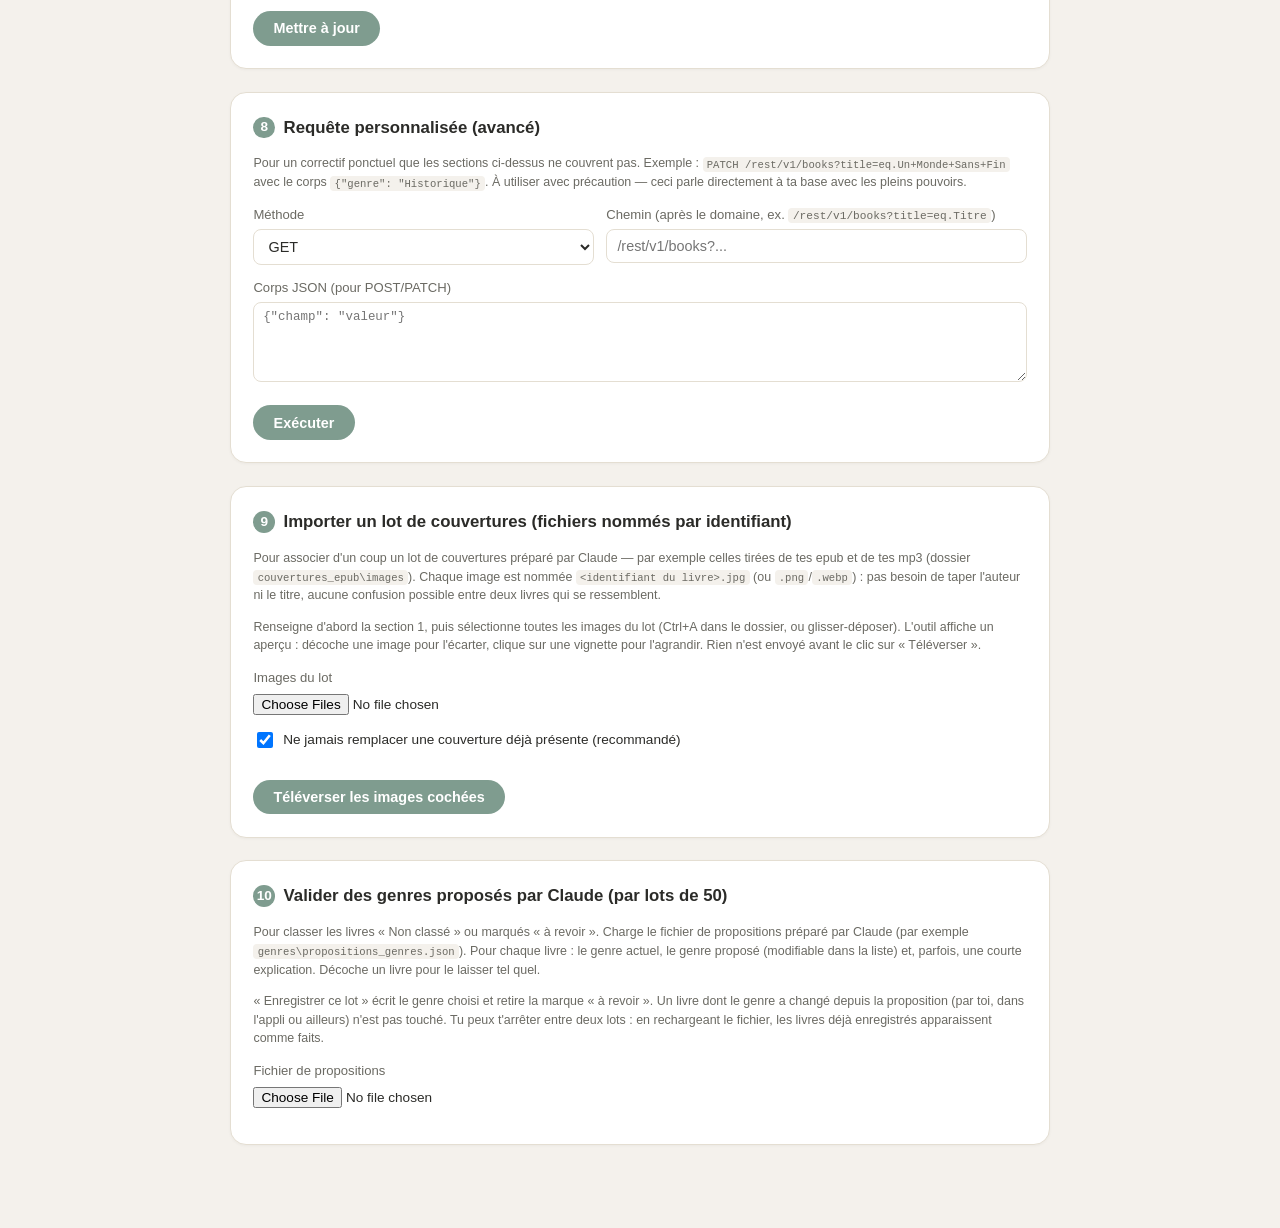
==== commit 9c52bee0: "Add files via upload" ====
--- a/supabase_import_tool.html
+++ b/supabase_import_tool.html
@@ -75,13 +75,37 @@
   .cover-added{color:var(--sub); font-size:0.72rem;}
   .cover-row[hidden]{display:none !important;}
   .tier-empty{padding:1.2rem; text-align:center; color:var(--sub); font-size:0.85rem;}
+  .genre-lots{display:flex; flex-wrap:wrap; gap:0.4rem; margin:0.4rem 0;}
+  .genre-lots:empty{display:none;}
+  .genre-lots button{padding:0.35rem 0.7rem; font-size:0.8rem; background:var(--lin); color:var(--ink); border:1px solid var(--line);}
+  .genre-lots button[aria-pressed="true"]{background:var(--accent); color:#fff; border-color:transparent;}
+  .genre-lots button .fait{font-size:0.72rem; opacity:0.8;}
+  .genre-list{display:flex; flex-direction:column; gap:0.35rem; margin:0.6rem 0;}
+  .genre-list:empty{display:none;}
+  .genre-row{display:grid; grid-template-columns:auto minmax(0,1fr) 13rem; gap:0.3rem 0.7rem; align-items:center; padding:0.45rem 0.6rem; border:1px solid var(--line); border-radius:8px; font-size:0.82rem;}
+  .genre-row input[type=checkbox]{width:18px; height:18px; margin:0;}
+  .genre-row .t{color:var(--ink); font-weight:600; overflow-wrap:anywhere;}
+  .genre-row .m{color:var(--sub); font-size:0.75rem; overflow-wrap:anywhere;}
+  .genre-row .m .chg{color:#a8763f; font-weight:600;}
+  .genre-row select{margin:0; padding:0.35rem; font-size:0.82rem;}
+  .genre-row.off{opacity:0.5;}
+  .genre-row.fait{opacity:0.6; background:var(--lin);}
+  @media (max-width:560px){ .genre-row{grid-template-columns:auto minmax(0,1fr);} .genre-row select{grid-column:2;} }
+  .batch-grid{display:grid; grid-template-columns:repeat(auto-fill,minmax(104px,1fr)); gap:0.6rem; margin:0.6rem 0 0.4rem; max-height:560px; overflow:auto;}
+  .batch-grid:empty{display:none;}
+  .batch-item{position:relative; font-size:0.7rem; line-height:1.25; color:var(--sub); min-width:0;}
+  .batch-item img{width:100%; aspect-ratio:2/3; object-fit:cover; border-radius:4px; background:var(--lin); display:block; cursor:zoom-in;}
+  .batch-item input{position:absolute; top:4px; left:4px; width:18px; height:18px; margin:0; z-index:1;}
+  .batch-item .t{color:var(--ink); font-weight:600; overflow:hidden; display:-webkit-box; -webkit-line-clamp:2; -webkit-box-orient:vertical; margin-top:0.25rem;}
+  .batch-item .etat{font-size:0.66rem; margin-top:0.1rem;}
+  .batch-item.off img{opacity:0.35;}
   code{overflow-wrap:anywhere; background:var(--lin); padding:0.15em 0.4em; border-radius:4px; font-size:0.85em;}
 </style>
 </head>
 <body>
 <div class="wrap">
   <h1>Ma Bibliothèque — Outil d'import Supabase</h1>
-  <p class="hint" id="tool-version" style="margin:-0.2rem 0 0.6rem;">Version de l'outil : 10/11/2026 — section 3 : saga et tome ; section 7 : sans majuscules ni accents</p>
+  <p class="hint" id="tool-version" style="margin:-0.2rem 0 0.6rem;">Version de l'outil : 11/11/2026 — section 10 : genres à valider par lots ; section 9 : aperçu du lot de couvertures</p>
   <p class="subtitle">Outil autonome — accessible depuis les réglages de l'application (mode propriétaire), ou directement par un double-clic sur ce fichier. Il tourne entièrement dans ton navigateur et ne communique qu'avec ton propre projet Supabase — jamais avec Claude.</p>
 
   <div class="warn">
@@ -232,13 +256,44 @@
   <div class="card">
     <h2><span class="num">9</span>Importer un lot de couvertures (fichiers nommés par identifiant)</h2>
     <p class="hint">
-      Pour associer d'un coup plusieurs couvertures trouvées ailleurs (Fnac, Amazon, Babelio…) — typiquement un lot préparé par Claude. Chaque image doit être nommée exactement <code>&lt;identifiant du livre&gt;.jpg</code> (ou <code>.png</code>/<code>.webp</code>) ; l'identifiant est donné avec le lot, pas besoin de taper l'auteur ni le titre — ça évite toute confusion entre deux livres qui se ressembleraient. Sélectionne toutes les images du lot d'un coup (Ctrl/Cmd-clic, ou glisser-déposer plusieurs fichiers dans le champ).
+      Pour associer d'un coup un lot de couvertures préparé par Claude — par exemple celles tirées de tes epub et de tes mp3 (dossier <code>couvertures_epub\images</code>). Chaque image est nommée <code>&lt;identifiant du livre&gt;.jpg</code> (ou <code>.png</code>/<code>.webp</code>) : pas besoin de taper l'auteur ni le titre, aucune confusion possible entre deux livres qui se ressemblent.
+    </p>
+    <p class="hint">
+      Renseigne d'abord la section 1, puis sélectionne toutes les images du lot (Ctrl+A dans le dossier, ou glisser-déposer). L'outil affiche un aperçu : décoche une image pour l'écarter, clique sur une vignette pour l'agrandir. Rien n'est envoyé avant le clic sur « Téléverser ».
     </p>
     <label for="batch-cover-files">Images du lot</label>
     <input type="file" id="batch-cover-files" accept="image/*" multiple>
-    <button id="btn-batch-covers">Téléverser le lot</button>
+    <label style="display:flex; align-items:center; gap:0.5em; color:var(--ink); font-size:0.85rem; margin-top:0.8rem;">
+      <input type="checkbox" id="batch-cover-keep" checked style="width:16px; height:16px;">
+      Ne jamais remplacer une couverture déjà présente (recommandé)
+    </label>
+    <p class="hint" id="batch-cover-summary"></p>
+    <div id="batch-cover-preview" class="batch-grid"></div>
+    <button id="btn-batch-covers">Téléverser les images cochées</button>
     <div class="progress" id="batch-cover-progress-wrap" style="display:none;"><div id="batch-cover-progress"></div></div>
     <div class="log" id="batch-cover-log" style="display:none;"></div>
+  </div>
+
+  <div class="card">
+    <h2><span class="num">10</span>Valider des genres proposés par Claude (par lots de 50)</h2>
+    <p class="hint">
+      Pour classer les livres « Non classé » ou marqués « à revoir ». Charge le fichier de propositions préparé par Claude (par exemple <code>genres\propositions_genres.json</code>). Pour chaque livre : le genre actuel, le genre proposé (modifiable dans la liste) et, parfois, une courte explication. Décoche un livre pour le laisser tel quel.
+    </p>
+    <p class="hint">
+      « Enregistrer ce lot » écrit le genre choisi et retire la marque « à revoir ». Un livre dont le genre a changé depuis la proposition (par toi, dans l'appli ou ailleurs) n'est pas touché. Tu peux t'arrêter entre deux lots : en rechargeant le fichier, les livres déjà enregistrés apparaissent comme faits.
+    </p>
+    <label for="genre-file">Fichier de propositions</label>
+    <input type="file" id="genre-file" accept=".json,application/json">
+    <p class="hint" id="genre-summary"></p>
+    <div id="genre-lots" class="genre-lots"></div>
+    <label id="genre-only-wrap" style="display:none; align-items:center; gap:0.5em; color:var(--ink); font-size:0.85rem; margin-top:0.4rem;">
+      <input type="checkbox" id="genre-only-changes" style="width:16px; height:16px;">
+      Masquer les livres dont le genre est seulement confirmé
+    </label>
+    <div id="genre-list" class="genre-list"></div>
+    <button id="btn-genre-save" style="display:none;">Enregistrer ce lot</button>
+    <div class="progress" id="genre-progress-wrap" style="display:none;"><div id="genre-progress"></div></div>
+    <div class="log" id="genre-log" style="display:none;"></div>
   </div>
 
 </div>
@@ -1104,55 +1159,308 @@
 });
 
 // ---------- 9. Import groupé de couvertures (fichiers nommés par identifiant) ----------
+// Étape 1 (au choix des fichiers) : aperçu. Chaque image est rapprochée de son livre ; celles
+// dont le livre a déjà une couverture sont décochées et verrouillées tant que la case
+// « Ne jamais remplacer… » est cochée. Étape 2 (bouton) : envoi des seules images cochées.
+const BATCH_RE = /^([0-9a-fA-F]{8}-[0-9a-fA-F]{4}-[0-9a-fA-F]{4}-[0-9a-fA-F]{4}-[0-9a-fA-F]{12})\.(jpe?g|png|webp)$/i;
+let BATCH = [];          // [{file, id, ext, book, etat:'nouveau'|'remplace'|'inconnu'|'nom', url}]
+let BATCH_GEN = 0;       // ignore une analyse dépassée si on rechoisit des fichiers entre-temps
+
+function batchEtat(item, keep){
+  if (item.etat === 'nom') return { txt: 'nom de fichier inattendu', col: 'var(--danger)', ok: false };
+  if (item.etat === 'inconnu') return { txt: 'aucun livre avec cet identifiant', col: 'var(--danger)', ok: false };
+  if (item.etat === 'remplace') return keep
+    ? { txt: 'a déjà une couverture — ignorée', col: 'var(--sub)', ok: false }
+    : { txt: '⚠ remplacera la couverture actuelle', col: '#a8763f', ok: true };
+  return { txt: '✓ nouvelle couverture', col: 'var(--ok)', ok: true };
+}
+
+function renderBatch(){
+  const box = document.getElementById('batch-cover-preview');
+  const keep = document.getElementById('batch-cover-keep').checked;
+  box.innerHTML = '';
+  const n = { nouveau: 0, remplace: 0, inconnu: 0, nom: 0 };
+  BATCH.forEach((item, i) => {
+    n[item.etat]++;
+    const e = batchEtat(item, keep);
+    if (!e.ok) item.coche = false;
+    else if (item.coche === undefined || item.verrou) item.coche = item.etat === 'nouveau';
+    item.verrou = !e.ok;
+    const div = document.createElement('div');
+    div.className = 'batch-item' + (item.coche ? '' : ' off');
+    const titre = item.book ? item.book.title : item.file.name;
+    const auteur = item.book && item.book.authors ? item.book.authors.name : '';
+    div.innerHTML = `
+      <input type="checkbox" class="batch-check" data-i="${i}" ${item.coche ? 'checked' : ''} ${e.ok ? '' : 'disabled'} aria-label="Garder ${escapeHtmlLocal(titre)}">
+      <img src="${item.url}" data-zoom="${item.url}" alt="" loading="lazy">
+      <div class="t">${escapeHtmlLocal(titre)}</div>
+      <div>${escapeHtmlLocal(auteur)}</div>
+      <div class="etat" style="color:${e.col};">${e.txt}</div>`;
+    box.appendChild(div);
+  });
+  const coches = BATCH.filter(x => x.coche).length;
+  const parts = [`${BATCH.length} image(s) : ${n.nouveau} pour des livres sans couverture`];
+  if (n.remplace) parts.push(`${n.remplace} pour des livres qui en ont déjà une`);
+  if (n.inconnu) parts.push(`${n.inconnu} sans livre correspondant`);
+  if (n.nom) parts.push(`${n.nom} mal nommée(s)`);
+  document.getElementById('batch-cover-summary').textContent = parts.join(', ') + `. ${coches} cochée(s) pour l'envoi.`;
+  document.getElementById('btn-batch-covers').textContent = `Téléverser les ${coches} image(s) cochée(s)`;
+}
+
+document.getElementById('batch-cover-preview').addEventListener('change', (ev) => {
+  const cb = ev.target.closest('.batch-check');
+  if (!cb) return;
+  const item = BATCH[+cb.dataset.i];
+  item.coche = cb.checked;
+  cb.closest('.batch-item').classList.toggle('off', !cb.checked);
+  const coches = BATCH.filter(x => x.coche).length;
+  document.getElementById('batch-cover-summary').textContent =
+    document.getElementById('batch-cover-summary').textContent.replace(/\d+ cochée\(s\)/, coches + ' cochée(s)');
+  document.getElementById('btn-batch-covers').textContent = `Téléverser les ${coches} image(s) cochée(s)`;
+});
+document.getElementById('batch-cover-keep').addEventListener('change', () => { if (BATCH.length) renderBatch(); });
+
+document.getElementById('batch-cover-files').addEventListener('change', async () => {
+  const gen = ++BATCH_GEN;
+  BATCH.forEach(x => URL.revokeObjectURL(x.url));
+  BATCH = [];
+  document.getElementById('batch-cover-preview').innerHTML = '';
+  const files = Array.from(document.getElementById('batch-cover-files').files || []);
+  const sum = document.getElementById('batch-cover-summary');
+  if (!files.length) { sum.textContent = ''; return; }
+  sum.textContent = `Lecture du catalogue pour rapprocher les ${files.length} image(s)…`;
+  let books;
+  try {
+    books = await fetchAllPaginated(offset => `/rest/v1/books?select=id,title,cover_path,authors(name)&order=id.asc&offset=${offset}&limit=1000`);
+  } catch (e) {
+    if (gen === BATCH_GEN) sum.textContent = 'Impossible de lire le catalogue : ' + e.message + ' Renseigne la section 1, puis choisis à nouveau les images.';
+    return;
+  }
+  if (gen !== BATCH_GEN) return;
+  const byId = new Map(books.map(b => [b.id.toLowerCase(), b]));
+  BATCH = files.map(file => {
+    const m = file.name.match(BATCH_RE);
+    const item = { file, url: URL.createObjectURL(file) };
+    if (!m) { item.etat = 'nom'; return item; }
+    item.id = m[1].toLowerCase();
+    item.ext = m[2].toLowerCase() === 'jpeg' ? 'jpg' : m[2].toLowerCase();
+    item.book = byId.get(item.id);
+    item.etat = !item.book ? 'inconnu' : (item.book.cover_path ? 'remplace' : 'nouveau');
+    return item;
+  });
+  // Par auteur puis titre ; les images sans livre reconnu à la fin.
+  const cle = x => x.book ? '0' + (x.book.authors ? x.book.authors.name : '') + ' ' + x.book.title : '1' + x.file.name;
+  BATCH.sort((a, b) => cle(a).localeCompare(cle(b), 'fr'));
+  renderBatch();
+});
+
 document.getElementById('btn-batch-covers').addEventListener('click', async () => {
   const btn = document.getElementById('btn-batch-covers');
-  const input = document.getElementById('batch-cover-files');
-  const files = Array.from(input.files || []);
-  if (!files.length) { logTo('batch-cover-log', 'Choisis au moins une image.', 'err'); return; }
+  const keep = document.getElementById('batch-cover-keep').checked;
+  const todo = BATCH.filter(x => x.coche && batchEtat(x, keep).ok);
+  if (!BATCH.length) { logTo('batch-cover-log', 'Choisis d\'abord les images du lot.', 'err'); return; }
+  if (!todo.length) { logTo('batch-cover-log', 'Aucune image cochée.', 'err'); return; }
   btn.disabled = true;
+  document.getElementById('batch-cover-files').disabled = true;
   try {
-    const booksList = await fetchAllPaginated(offset => `/rest/v1/books?select=id&order=id.asc&offset=${offset}&limit=1000`);
-    const knownIds = new Set(booksList.map(b => b.id));
     const c = cfg();
-    let ok = 0, fail = 0;
-    for (let i = 0; i < files.length; i++) {
-      const file = files[i];
-      setProgress('batch-cover-progress-wrap', 'batch-cover-progress', Math.round((i / files.length) * 100));
-      const m = file.name.match(/^([0-9a-fA-F]{8}-[0-9a-fA-F]{4}-[0-9a-fA-F]{4}-[0-9a-fA-F]{4}-[0-9a-fA-F]{12})\.(jpe?g|png|webp)$/i);
-      if (!m) { logTo('batch-cover-log', `✗ ${file.name} : nom de fichier inattendu (attendu <identifiant>.jpg)`, 'err'); fail++; continue; }
-      const id = m[1];
-      if (!knownIds.has(id)) { logTo('batch-cover-log', `✗ ${file.name} : aucun livre avec cet identifiant`, 'err'); fail++; continue; }
-      const extRaw = m[2].toLowerCase();
-      const ext = extRaw === 'jpeg' ? 'jpg' : extRaw;
-      const contentType = ext === 'png' ? 'image/png' : (ext === 'webp' ? 'image/webp' : 'image/jpeg');
-      const path = `${id}.${ext}`;
+    // Relecture juste avant l'envoi : un livre a pu recevoir une couverture entre-temps.
+    let dejaCouverts = new Set();
+    if (keep) {
+      const fresh = await fetchAllPaginated(offset => `/rest/v1/books?select=id,cover_path&cover_path=not.is.null&order=id.asc&offset=${offset}&limit=1000`);
+      dejaCouverts = new Set(fresh.map(b => b.id.toLowerCase()));
+    }
+    let ok = 0, fail = 0, saut = 0;
+    for (let i = 0; i < todo.length; i++) {
+      const item = todo[i];
+      setProgress('batch-cover-progress-wrap', 'batch-cover-progress', Math.round((i / todo.length) * 100));
+      const nom = item.book.title;
+      if (keep && dejaCouverts.has(item.id)) { logTo('batch-cover-log', `• ${nom} : a déjà une couverture, ignorée`, 'info'); saut++; continue; }
+      const contentType = item.ext === 'png' ? 'image/png' : (item.ext === 'webp' ? 'image/webp' : 'image/jpeg');
+      const path = `${item.id}.${item.ext}`;
       try {
         const upRes = await fetch(`${c.url}/storage/v1/object/covers/${path}`, {
           method: 'POST',
           headers: { apikey: c.key, Authorization: 'Bearer ' + c.key, 'Content-Type': contentType, 'x-upsert': 'true' },
-          body: file,
+          body: item.file,
         });
         if (!upRes.ok) throw new Error(await storageErrorText(upRes));
-        const patchRes = await sbFetch(`/rest/v1/books?id=eq.${id}`, {
+        const patchRes = await sbFetch(`/rest/v1/books?id=eq.${item.id}` + (keep ? '&cover_path=is.null' : ''), {
           method: 'PATCH',
-          headers: { 'Content-Type': 'application/json', Prefer: 'return=minimal' },
+          headers: { 'Content-Type': 'application/json', Prefer: 'return=representation' },
           body: JSON.stringify({ cover_path: path }),
         });
         if (!patchRes.ok) throw new Error('mise à jour cover_path ' + patchRes.status);
-        logTo('batch-cover-log', `✓ ${file.name}`, 'ok');
+        const lignes = await patchRes.json().catch(() => []);
+        if (!Array.isArray(lignes) || lignes.length !== 1) throw new Error('fiche non modifiée (couverture apparue entre-temps ?)');
+        logTo('batch-cover-log', `✓ ${nom}`, 'ok');
+        item.coche = false; item.etat = 'remplace'; item.book.cover_path = path;
         ok++;
       } catch (e) {
-        logTo('batch-cover-log', `✗ ${file.name} : ${e.message}`, 'err');
+        logTo('batch-cover-log', `✗ ${nom} : ${e.message}`, 'err');
         fail++;
       }
     }
     setProgress('batch-cover-progress-wrap', 'batch-cover-progress', 100);
-    logTo('batch-cover-log', `Terminé : ${ok} couverture(s) associée(s), ${fail} échec(s)/ignorée(s).`, (ok && !fail) ? 'ok' : 'info');
+    logTo('batch-cover-log', `Terminé : ${ok} couverture(s) associée(s)` + (saut ? `, ${saut} ignorée(s)` : '') + `, ${fail} échec(s).`, (ok && !fail) ? 'ok' : 'info');
+    renderBatch();
   } catch (e) {
     logTo('batch-cover-log', 'Erreur : ' + e.message, 'err');
   } finally {
     btn.disabled = false;
-  }
+    document.getElementById('batch-cover-files').disabled = false;
+  }
+});
+
+// ---------- 10. Validation des genres proposés par Claude ----------
+// Le fichier contient [{id, titre, auteur, saga, actuel, a_revoir, propose, note}].
+// À l'ouverture, l'outil relit genre et needs_review de ces livres : un livre déjà
+// classé (genre ≠ « Non classé » et plus « à revoir ») est affiché comme fait ; un livre
+// dont le genre a changé depuis la proposition est signalé et décoché.
+const GENRE_LOT = 50;
+let GENRES = [];          // [{p, cur, curRev, etat:'a_faire'|'fait'|'change', coche, choix}]
+let GENRE_LOT_ACTIF = 0;
+let GENRE_LISTE = [];
+
+function genreLots(){ return Math.ceil(GENRES.length / GENRE_LOT); }
+
+function renderGenreLots(){
+  const box = document.getElementById('genre-lots');
+  box.innerHTML = '';
+  for (let l = 0; l < genreLots(); l++) {
+    const part = GENRES.slice(l * GENRE_LOT, (l + 1) * GENRE_LOT);
+    const faits = part.filter(g => g.etat === 'fait').length;
+    const b = document.createElement('button');
+    b.type = 'button'; b.dataset.lot = l;
+    b.setAttribute('aria-pressed', l === GENRE_LOT_ACTIF ? 'true' : 'false');
+    b.innerHTML = `Lot ${l + 1} <span class="fait">${faits === part.length ? '✓ fait' : faits ? faits + '/' + part.length : ''}</span>`;
+    box.appendChild(b);
+  }
+  const faits = GENRES.filter(g => g.etat === 'fait').length;
+  document.getElementById('genre-summary').textContent =
+    `${GENRES.length} livres en ${genreLots()} lots de ${GENRE_LOT} au plus — ${faits} déjà classé(s), ${GENRES.length - faits} à valider.`;
+}
+
+function renderGenreLot(){
+  const list = document.getElementById('genre-list');
+  const masquer = document.getElementById('genre-only-changes').checked;
+  list.innerHTML = '';
+  const debut = GENRE_LOT_ACTIF * GENRE_LOT;
+  const part = GENRES.slice(debut, debut + GENRE_LOT);
+  part.forEach((g, k) => {
+    const i = debut + k;
+    if (masquer && g.etat === 'a_faire' && g.choix === g.cur) return;
+    const row = document.createElement('div');
+    row.className = 'genre-row' + (g.etat === 'fait' ? ' fait' : (g.coche ? '' : ' off'));
+    const opts = GENRE_LISTE.map(x => `<option ${x === g.choix ? 'selected' : ''}>${escapeHtmlLocal(x)}</option>`).join('');
+    let etat;
+    if (g.etat === 'fait') etat = `✓ classé en ${escapeHtmlLocal(g.cur)}`;
+    else if (g.etat === 'change') etat = `⚠ genre modifié depuis la proposition (maintenant ${escapeHtmlLocal(g.cur)}) — non coché`;
+    else etat = `actuel : ${escapeHtmlLocal(g.cur)}${g.curRev ? ' · à revoir' : ''}` +
+      (g.choix !== g.cur ? ` → <span class="chg">${escapeHtmlLocal(g.choix)}</span>` : ' → confirmé');
+    row.innerHTML = `
+      <input type="checkbox" class="genre-check" data-i="${i}" ${g.coche ? 'checked' : ''} ${g.etat === 'fait' ? 'disabled' : ''} aria-label="Valider ${escapeHtmlLocal(g.p.titre)}">
+      <div>
+        <div class="t">${escapeHtmlLocal(g.p.titre)}</div>
+        <div class="m">${escapeHtmlLocal(g.p.auteur || '')}${g.p.saga ? ' · ' + escapeHtmlLocal(g.p.saga) : ''}</div>
+        <div class="m">${etat}${g.p.note ? ' — <i>' + escapeHtmlLocal(g.p.note) + '</i>' : ''}</div>
+      </div>
+      <select class="genre-select" data-i="${i}" ${g.etat === 'fait' ? 'disabled' : ''} aria-label="Genre de ${escapeHtmlLocal(g.p.titre)}">${opts}</select>`;
+    list.appendChild(row);
+  });
+  const n = part.filter(g => g.coche && g.etat !== 'fait').length;
+  const btn = document.getElementById('btn-genre-save');
+  btn.style.display = '';
+  btn.textContent = n ? `Enregistrer ce lot (${n} livre(s) cochés)` : 'Rien à enregistrer dans ce lot';
+  btn.disabled = !n;
+}
+
+document.getElementById('genre-lots').addEventListener('click', (e) => {
+  const b = e.target.closest('button[data-lot]');
+  if (!b) return;
+  GENRE_LOT_ACTIF = +b.dataset.lot;
+  renderGenreLots(); renderGenreLot();
+});
+document.getElementById('genre-only-changes').addEventListener('change', renderGenreLot);
+document.getElementById('genre-list').addEventListener('change', (e) => {
+  const cb = e.target.closest('.genre-check'), sel = e.target.closest('.genre-select');
+  if (cb) GENRES[+cb.dataset.i].coche = cb.checked;
+  if (sel) { const g = GENRES[+sel.dataset.i]; g.choix = sel.value; g.coche = true; }
+  renderGenreLot();
+});
+
+document.getElementById('genre-file').addEventListener('change', async () => {
+  const f = document.getElementById('genre-file').files[0];
+  const sum = document.getElementById('genre-summary');
+  document.getElementById('genre-list').innerHTML = '';
+  document.getElementById('genre-lots').innerHTML = '';
+  document.getElementById('btn-genre-save').style.display = 'none';
+  GENRES = [];
+  if (!f) { sum.textContent = ''; return; }
+  let props;
+  try {
+    props = JSON.parse(await f.text());
+    if (!Array.isArray(props) || !props.every(p => p && p.id && p.propose && 'actuel' in p)) throw new Error('format inattendu');
+  } catch (e) { sum.textContent = 'Fichier illisible : ' + e.message + '. Choisis le fichier propositions_genres.json préparé par Claude.'; return; }
+  sum.textContent = `Lecture de l'état actuel des ${props.length} livres…`;
+  let books;
+  try {
+    books = await fetchAllPaginated(offset => `/rest/v1/books?select=id,genre,needs_review&order=id.asc&offset=${offset}&limit=1000`);
+  } catch (e) { sum.textContent = 'Impossible de lire le catalogue : ' + e.message + ' Renseigne la section 1, puis choisis à nouveau le fichier.'; return; }
+  const cur = new Map(books.map(b => [b.id, b]));
+  const genresBase = new Set(books.map(b => b.genre || 'Non classé'));
+  props.forEach(p => genresBase.add(p.propose));
+  genresBase.delete('Non classé');
+  GENRE_LISTE = [...genresBase].sort((a, b) => a.localeCompare(b, 'fr')).concat('Non classé');
+  GENRES = props.filter(p => cur.has(p.id)).map(p => {
+    const b = cur.get(p.id);
+    const g = b.genre || 'Non classé';
+    let etat = 'a_faire';
+    if (g !== p.actuel) etat = (g !== 'Non classé' && !b.needs_review) ? 'fait' : 'change';
+    else if (!b.needs_review && g !== 'Non classé') etat = 'fait';
+    return { p, cur: g, curRev: !!b.needs_review, etat, coche: etat === 'a_faire', choix: etat === 'a_faire' ? p.propose : g };
+  });
+  const absents = props.length - GENRES.length;
+  GENRE_LOT_ACTIF = Math.max(0, GENRES.findIndex(g => g.etat !== 'fait'));
+  GENRE_LOT_ACTIF = GENRE_LOT_ACTIF === -1 ? 0 : Math.floor(GENRE_LOT_ACTIF / GENRE_LOT);
+  document.getElementById('genre-only-wrap').style.display = 'flex';
+  renderGenreLots(); renderGenreLot();
+  if (absents) logTo('genre-log', `${absents} livre(s) du fichier n'existent plus dans la base (fusionnés ou supprimés) : ignorés.`, 'info');
+});
+
+document.getElementById('btn-genre-save').addEventListener('click', async () => {
+  const btn = document.getElementById('btn-genre-save');
+  const debut = GENRE_LOT_ACTIF * GENRE_LOT;
+  const todo = GENRES.slice(debut, debut + GENRE_LOT).filter(g => g.coche && g.etat !== 'fait');
+  if (!todo.length) return;
+  btn.disabled = true;
+  let ok = 0, saut = 0, fail = 0;
+  for (let k = 0; k < todo.length; k++) {
+    const g = todo[k];
+    setProgress('genre-progress-wrap', 'genre-progress', Math.round(k / todo.length * 100));
+    try {
+      // Le filtre sur le genre actuel garantit qu'on n'écrase pas un changement fait entre-temps.
+      const filtre = g.cur === 'Non classé'
+        ? `or=(genre.eq.${encodeURIComponent('"Non classé"')},genre.is.null)`
+        : `genre=eq.${encodeURIComponent(g.cur)}`;
+      const res = await sbFetch(`/rest/v1/books?id=eq.${g.p.id}&${filtre}`, {
+        method: 'PATCH',
+        headers: { 'Content-Type': 'application/json', Prefer: 'return=representation' },
+        body: JSON.stringify({ genre: g.choix, needs_review: false }),
+      });
+      if (!res.ok) throw new Error('mise à jour ' + res.status);
+      const lignes = await res.json().catch(() => []);
+      if (!Array.isArray(lignes) || lignes.length !== 1) { saut++; g.etat = 'change'; g.coche = false; logTo('genre-log', `• ${g.p.titre} : genre modifié entre-temps, laissé tel quel`, 'info'); continue; }
+      g.etat = 'fait'; g.cur = g.choix; g.curRev = false; g.coche = false; ok++;
+    } catch (e) {
+      fail++; logTo('genre-log', `✗ ${g.p.titre} : ${e.message}`, 'err');
+    }
+  }
+  setProgress('genre-progress-wrap', 'genre-progress', 100);
+  logTo('genre-log', `Lot ${GENRE_LOT_ACTIF + 1} : ${ok} genre(s) enregistré(s)` + (saut ? `, ${saut} laissé(s) tel quel` : '') + `, ${fail} échec(s).`, (ok && !fail) ? 'ok' : 'info');
+  if (!fail && GENRE_LOT_ACTIF < genreLots() - 1) GENRE_LOT_ACTIF++;
+  renderGenreLots(); renderGenreLot();
+  btn.disabled = false;
 });
 </script>
 
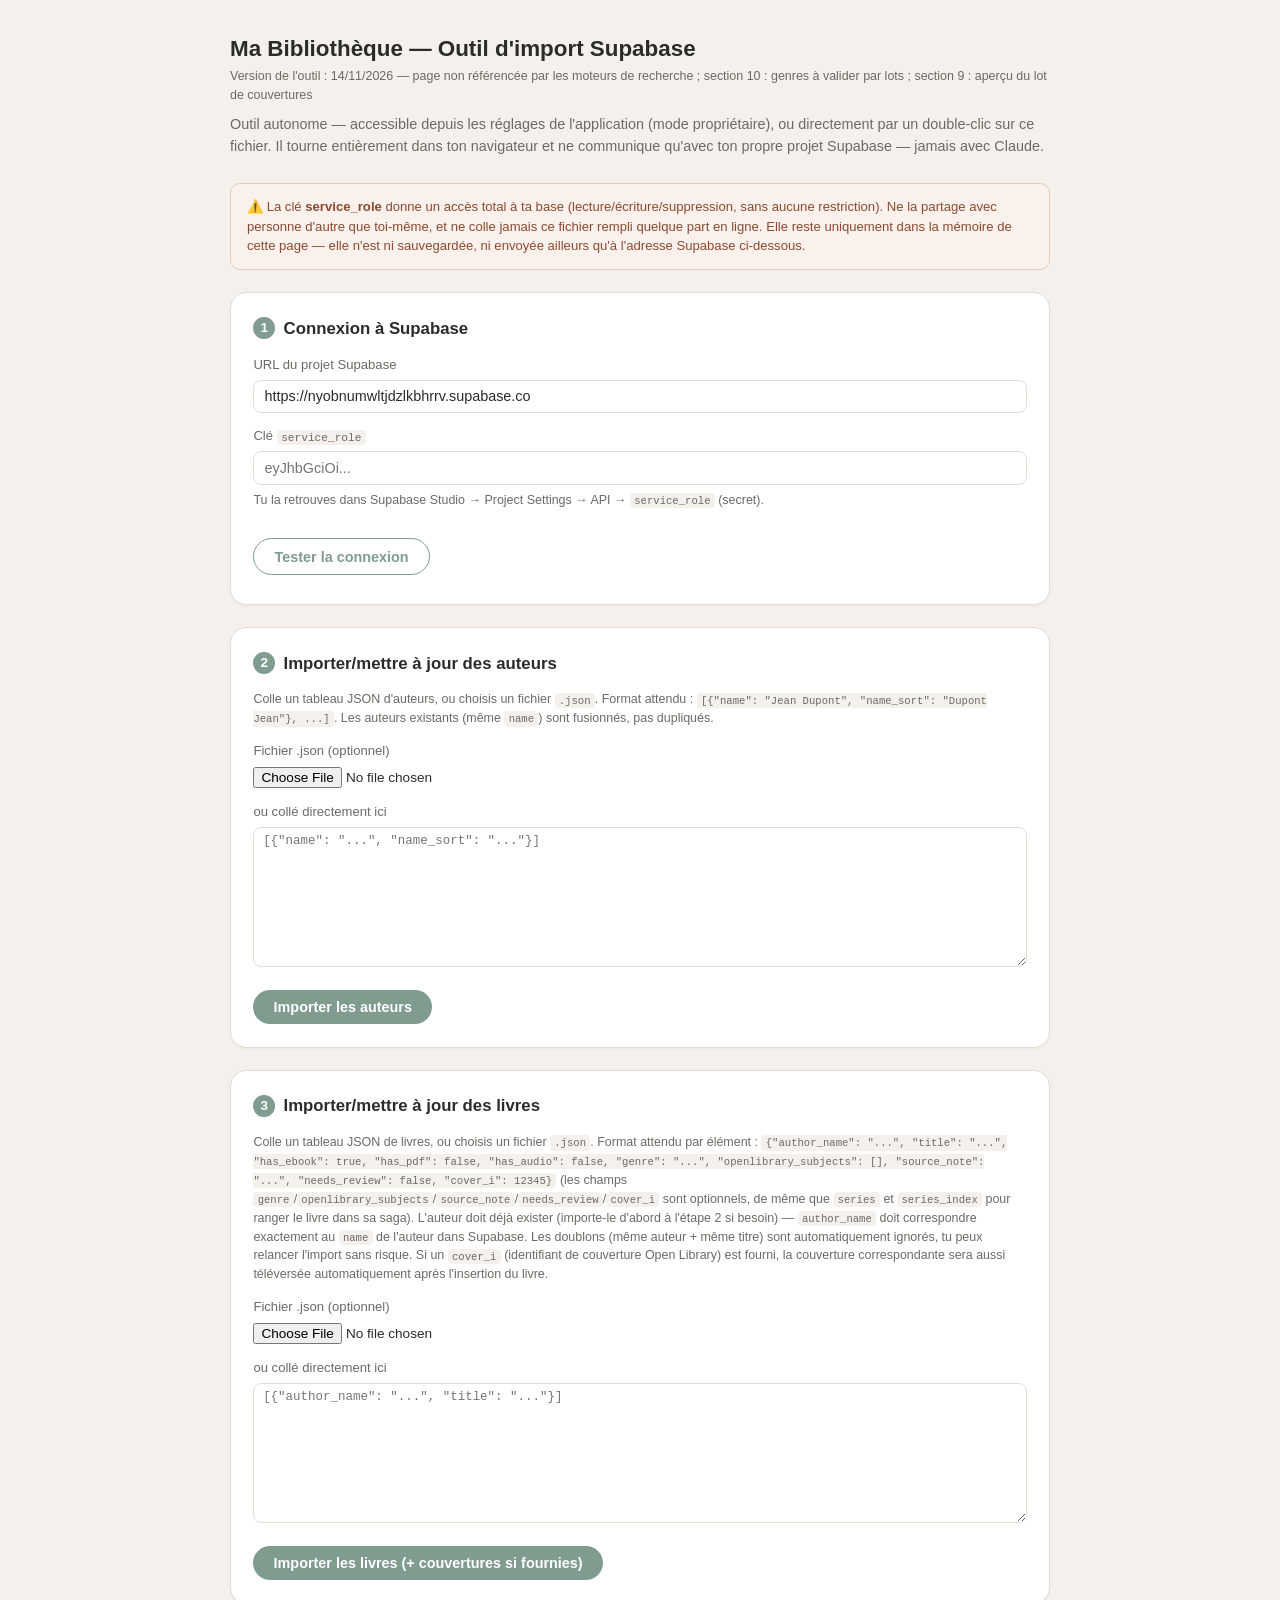
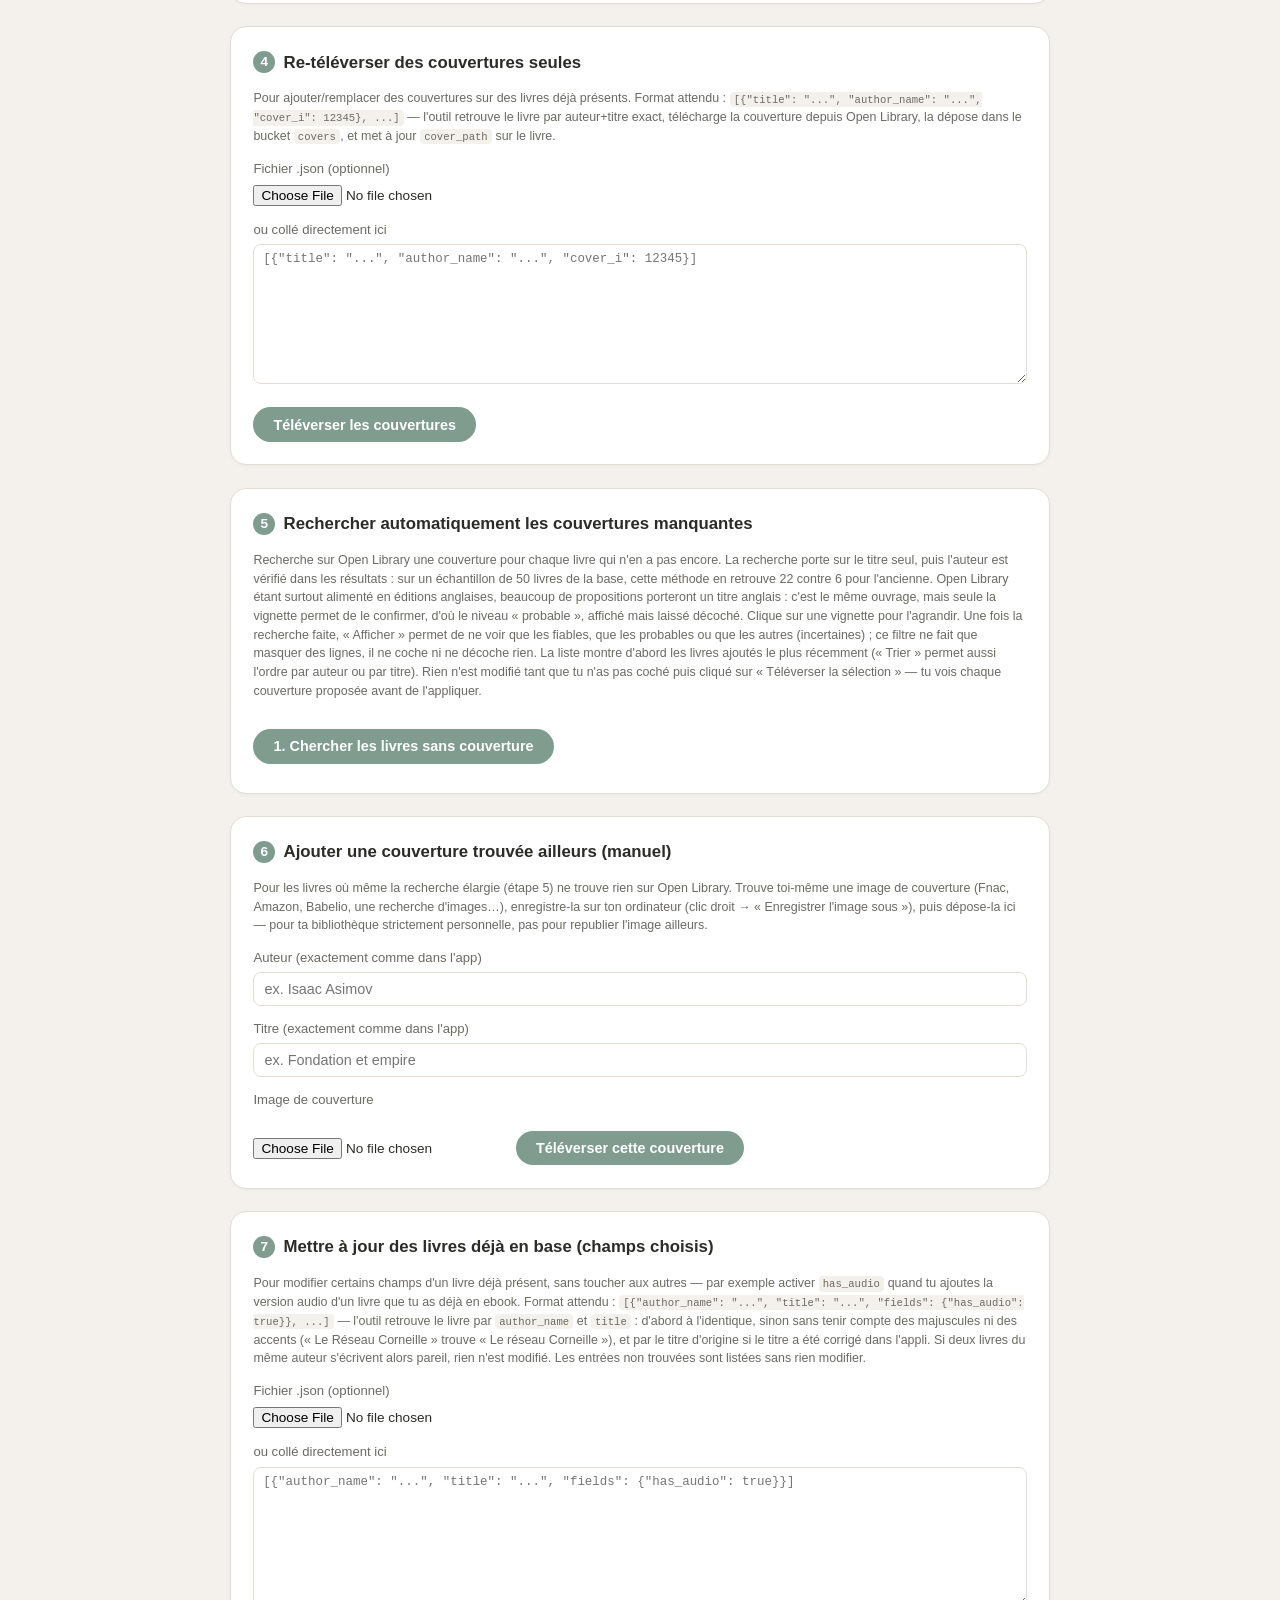
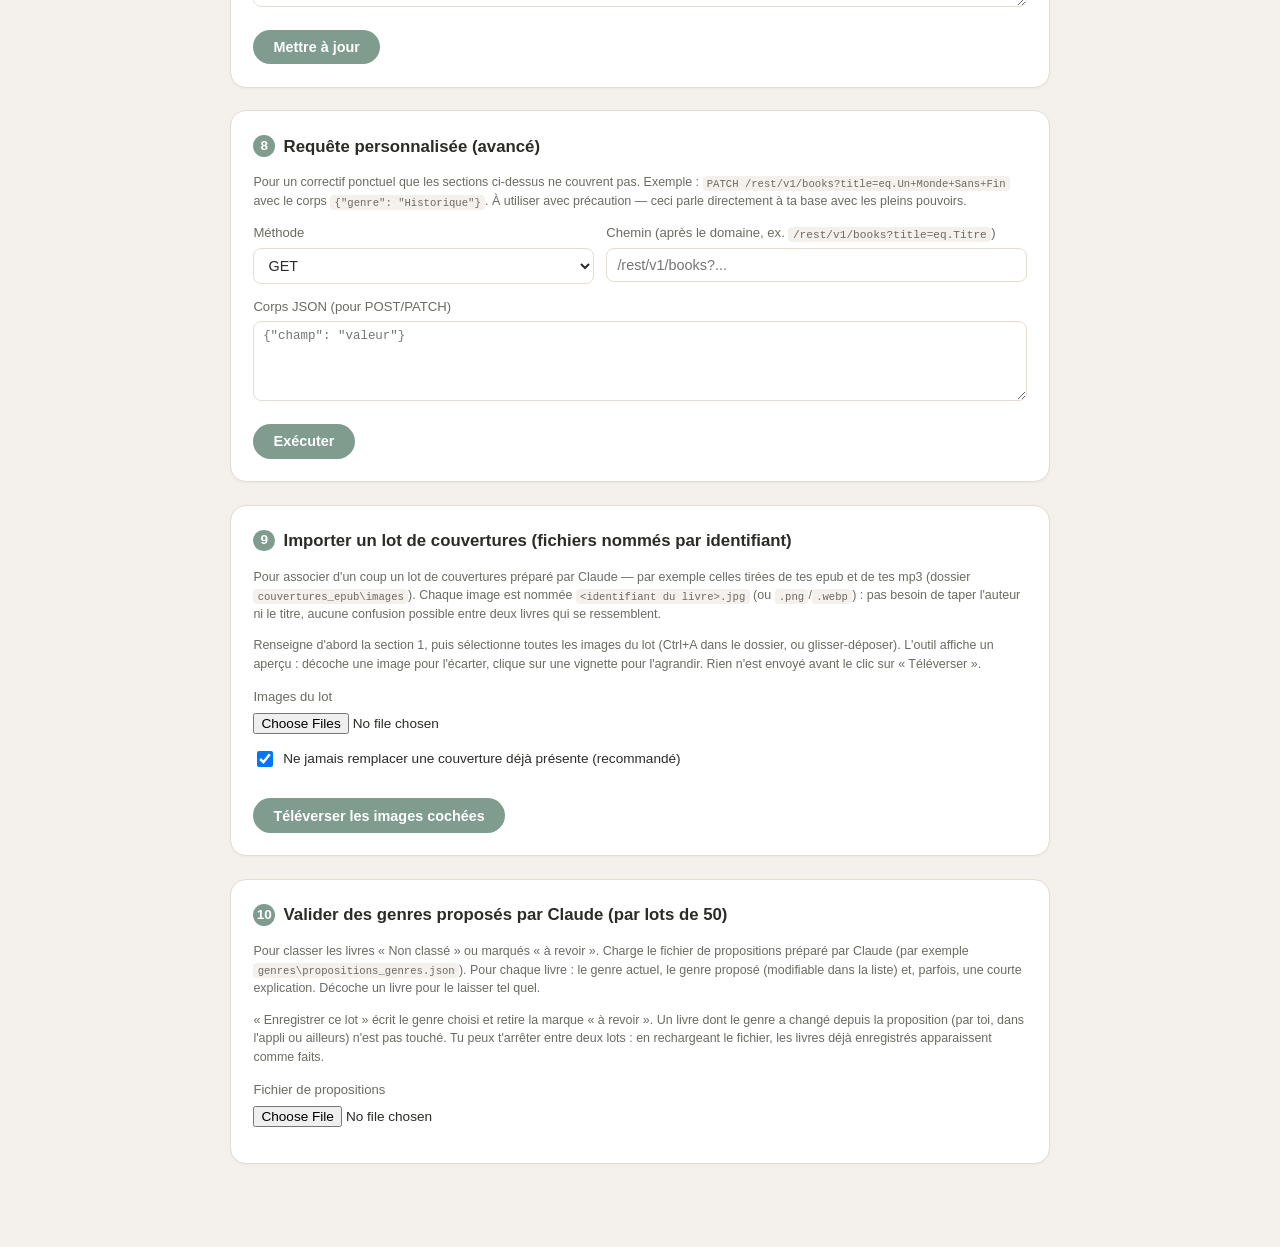
==== commit f2eea4ab: "Add files via upload" ====
--- a/supabase_import_tool.html
+++ b/supabase_import_tool.html
@@ -3,6 +3,8 @@
 <head>
 <meta charset="utf-8">
 <meta name="viewport" content="width=device-width, initial-scale=1">
+<!-- 14/11/2026 : outil personnel, à ne pas référencer (voir aussi robots.txt du site). -->
+<meta name="robots" content="noindex, nofollow, noarchive">
 <title>Ma Bibliothèque — Outil d'import Supabase</title>
 <style>
   :root{
@@ -105,7 +107,7 @@
 <body>
 <div class="wrap">
   <h1>Ma Bibliothèque — Outil d'import Supabase</h1>
-  <p class="hint" id="tool-version" style="margin:-0.2rem 0 0.6rem;">Version de l'outil : 11/11/2026 — section 10 : genres à valider par lots ; section 9 : aperçu du lot de couvertures</p>
+  <p class="hint" id="tool-version" style="margin:-0.2rem 0 0.6rem;">Version de l'outil : 14/11/2026 — page non référencée par les moteurs de recherche ; section 10 : genres à valider par lots ; section 9 : aperçu du lot de couvertures</p>
   <p class="subtitle">Outil autonome — accessible depuis les réglages de l'application (mode propriétaire), ou directement par un double-clic sur ce fichier. Il tourne entièrement dans ton navigateur et ne communique qu'avec ton propre projet Supabase — jamais avec Claude.</p>
 
   <div class="warn">
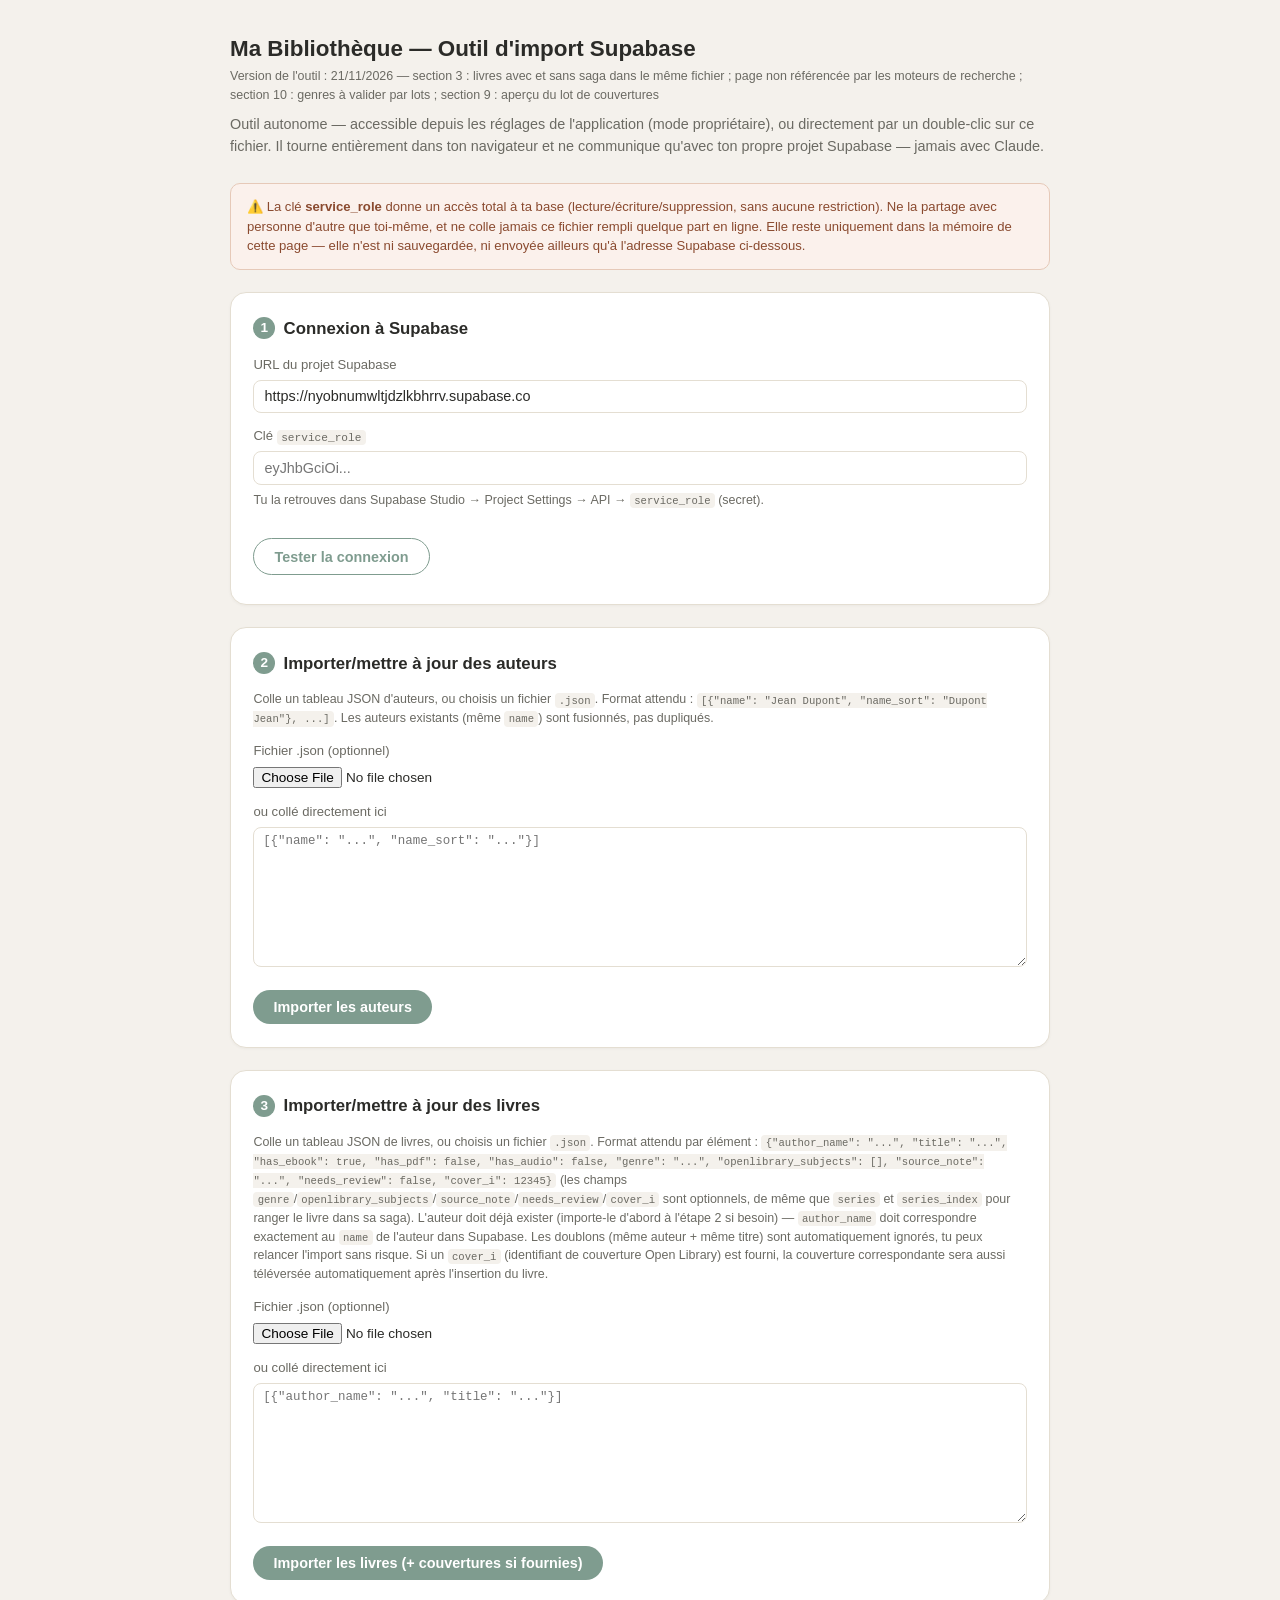
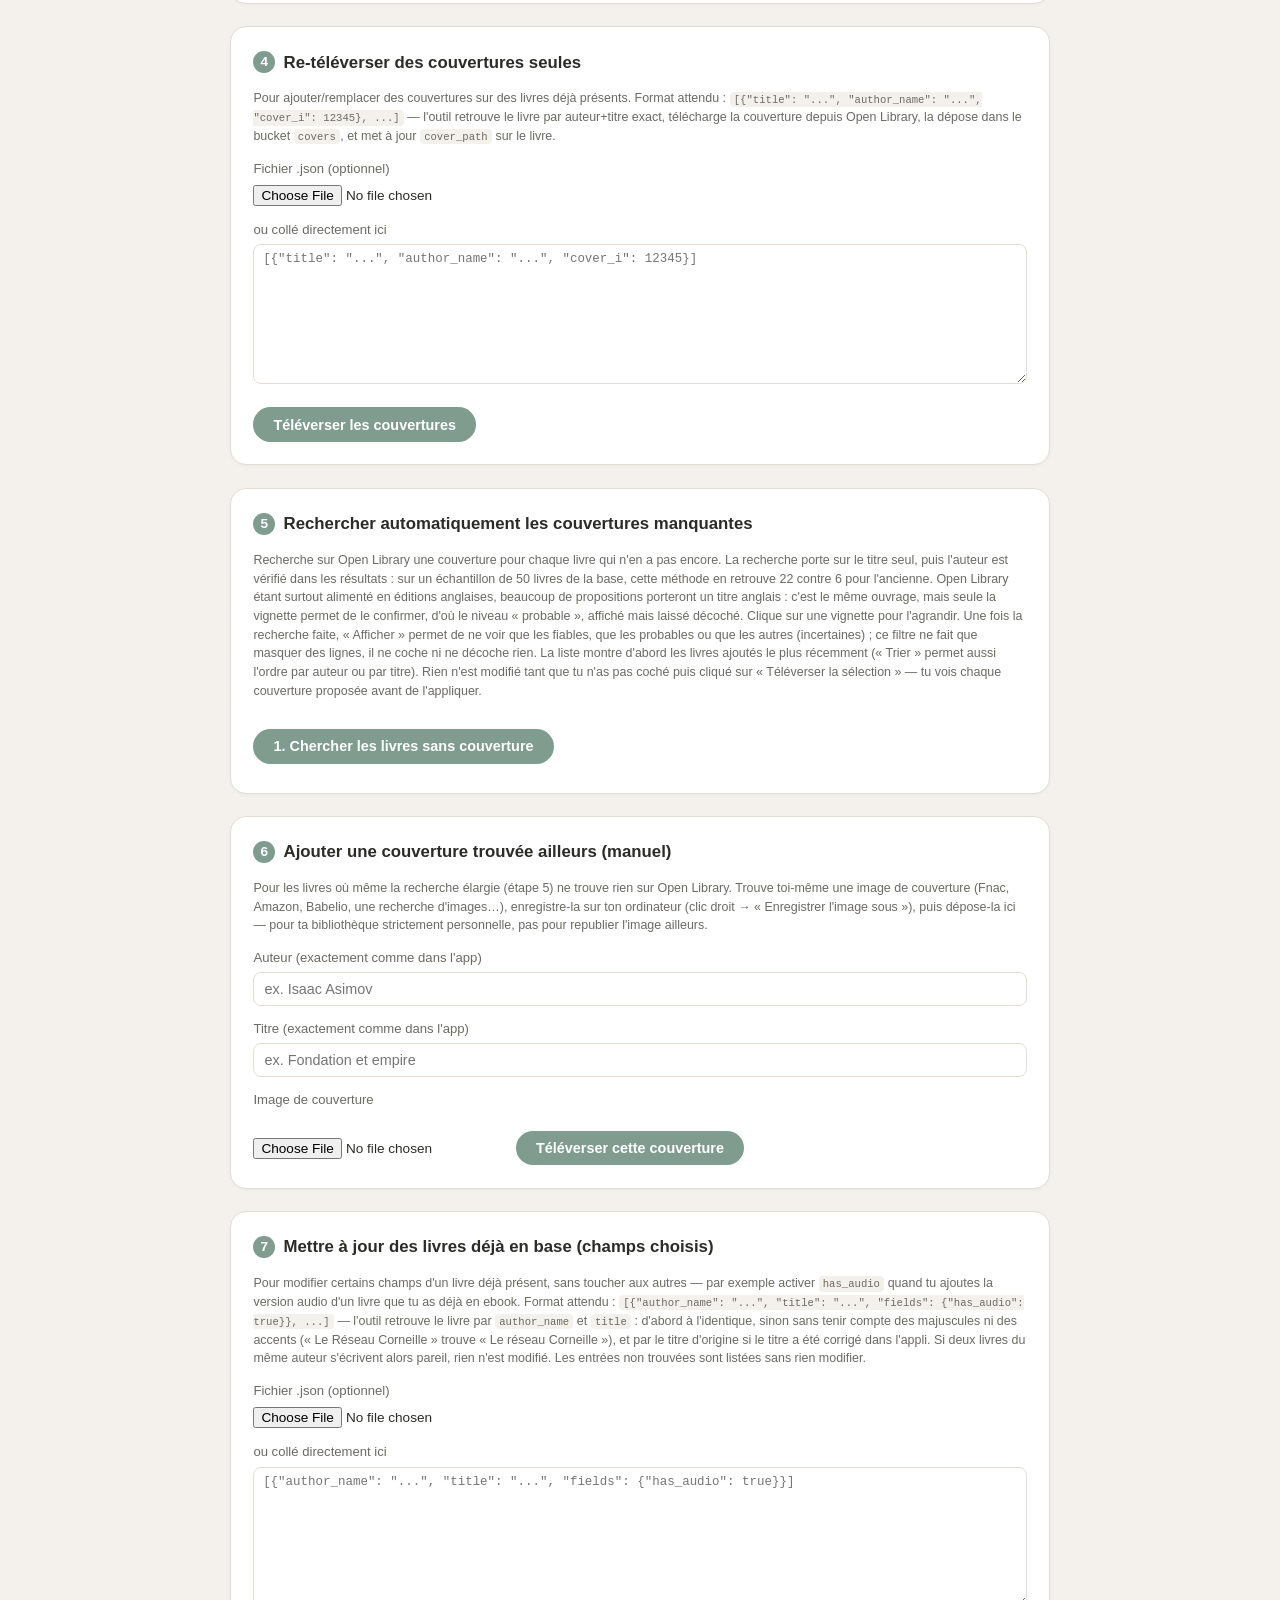
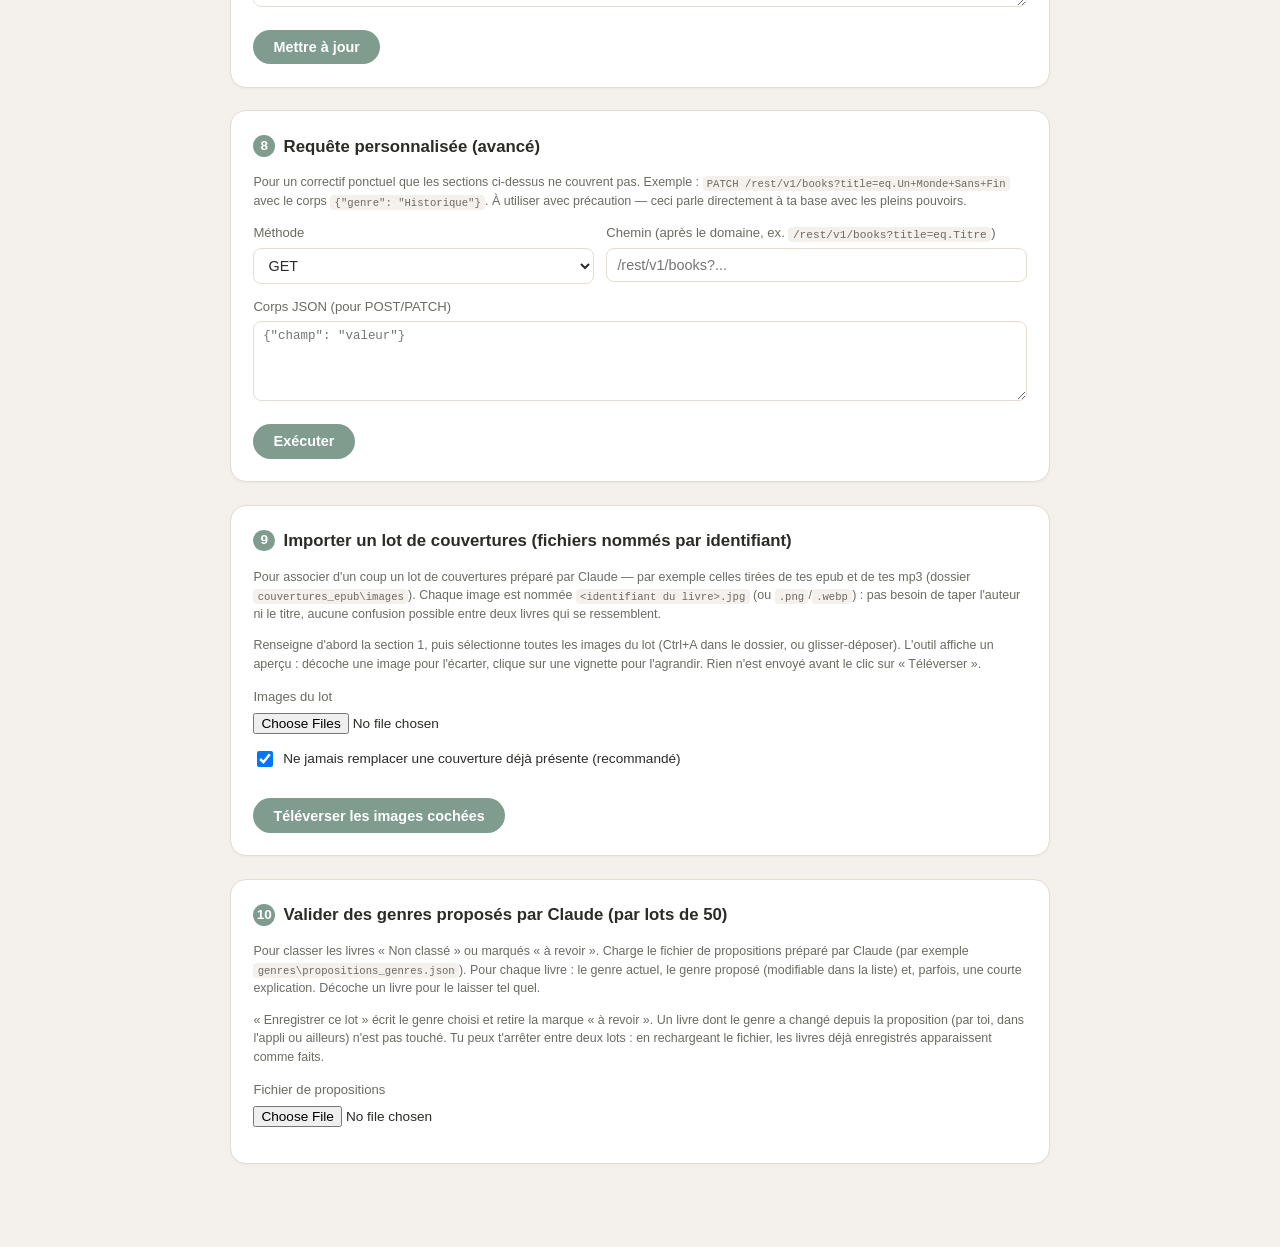
==== commit f66eba4e: "Add files via upload" ====
--- a/supabase_import_tool.html
+++ b/supabase_import_tool.html
@@ -107,7 +107,7 @@
 <body>
 <div class="wrap">
   <h1>Ma Bibliothèque — Outil d'import Supabase</h1>
-  <p class="hint" id="tool-version" style="margin:-0.2rem 0 0.6rem;">Version de l'outil : 14/11/2026 — page non référencée par les moteurs de recherche ; section 10 : genres à valider par lots ; section 9 : aperçu du lot de couvertures</p>
+  <p class="hint" id="tool-version" style="margin:-0.2rem 0 0.6rem;">Version de l'outil : 21/11/2026 — section 3 : livres avec et sans saga dans le même fichier ; page non référencée par les moteurs de recherche ; section 10 : genres à valider par lots ; section 9 : aperçu du lot de couvertures</p>
   <p class="subtitle">Outil autonome — accessible depuis les réglages de l'application (mode propriétaire), ou directement par un double-clic sur ce fichier. Il tourne entièrement dans ton navigateur et ne communique qu'avec ton propre projet Supabase — jamais avec Claude.</p>
 
   <div class="warn">
@@ -520,8 +520,22 @@
     const BATCH = 100;
     const insertedForCover = [];
     let done = 0;
-    for (let i = 0; i < toInsert.length; i += BATCH) {
-      const chunk = toInsert.slice(i, i + BATCH);
+    // Supabase (PostgREST) refuse un envoi groupé dont les lignes n'ont pas toutes les mêmes
+    // colonnes (« All object keys must match ») : les livres avec saga et sans saga partent
+    // donc en lots séparés (21/11/2026). On n'envoie pas series: null aux autres, pour ne
+    // jamais effacer la saga d'une fiche existante en cas de conflit.
+    const lots = [];
+    const parForme = new Map();
+    for (const row of toInsert) {
+      const forme = Object.keys(row).filter(k => !k.startsWith('__')).sort().join(',');
+      if (!parForme.has(forme)) parForme.set(forme, []);
+      parForme.get(forme).push(row);
+    }
+    for (const groupe of parForme.values())
+      for (let j = 0; j < groupe.length; j += BATCH) lots.push(groupe.slice(j, j + BATCH));
+    let vus = 0;
+    for (const chunk of lots) {
+      const i = vus; vus += chunk.length;
       const rows = chunk.map(({__cover_i, __author_name, ...rest}) => rest);
       const res = await sbFetch('/rest/v1/books?on_conflict=author_id,title', {
         method: 'POST',
@@ -540,7 +554,7 @@
           if (orig && orig.__cover_i) insertedForCover.push({ id: returned.id, cover_i: orig.__cover_i, title: returned.title });
         }
       }
-      setProgress('books-progress-wrap', 'books-progress', Math.round(((i+chunk.length)/toInsert.length)*100));
+      setProgress('books-progress-wrap', 'books-progress', Math.round((vus/toInsert.length)*100));
     }
     logTo('books-log', `Terminé : ${done} livre(s) insérés.`, 'ok');
 
